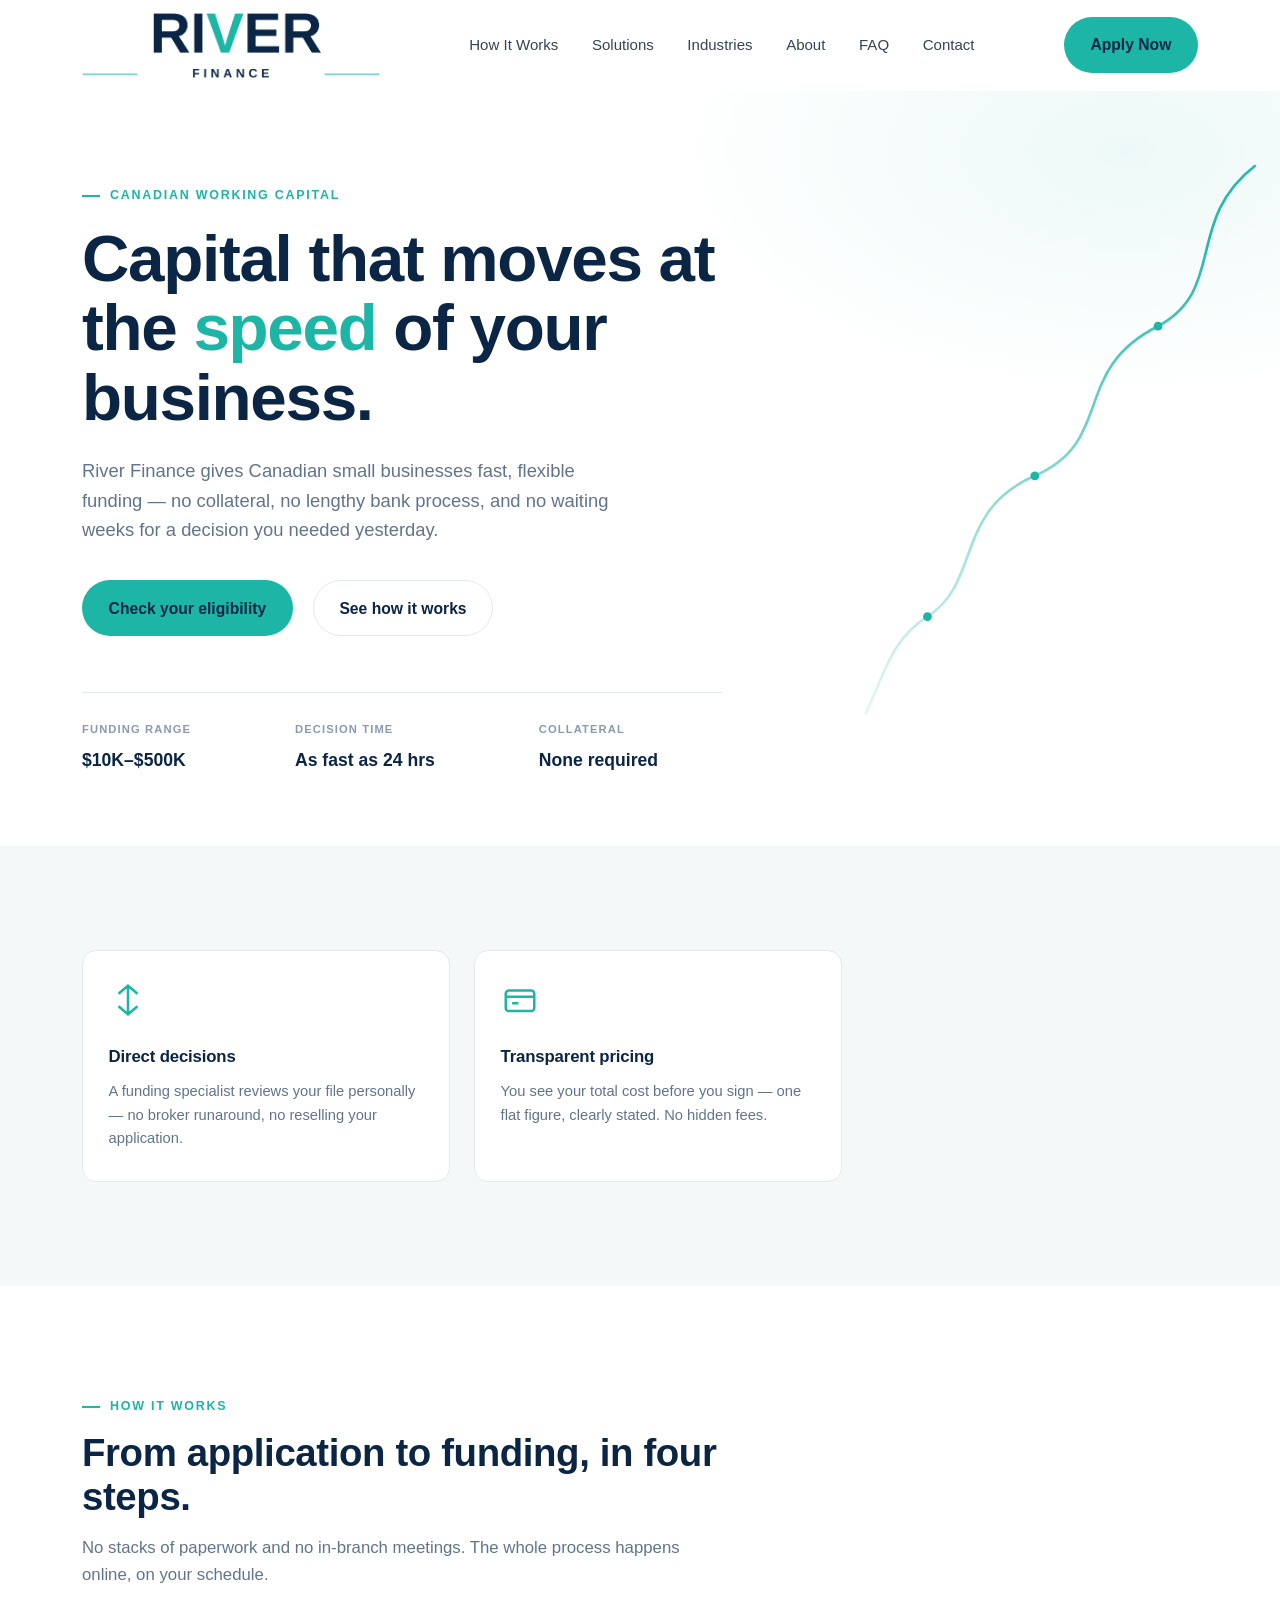
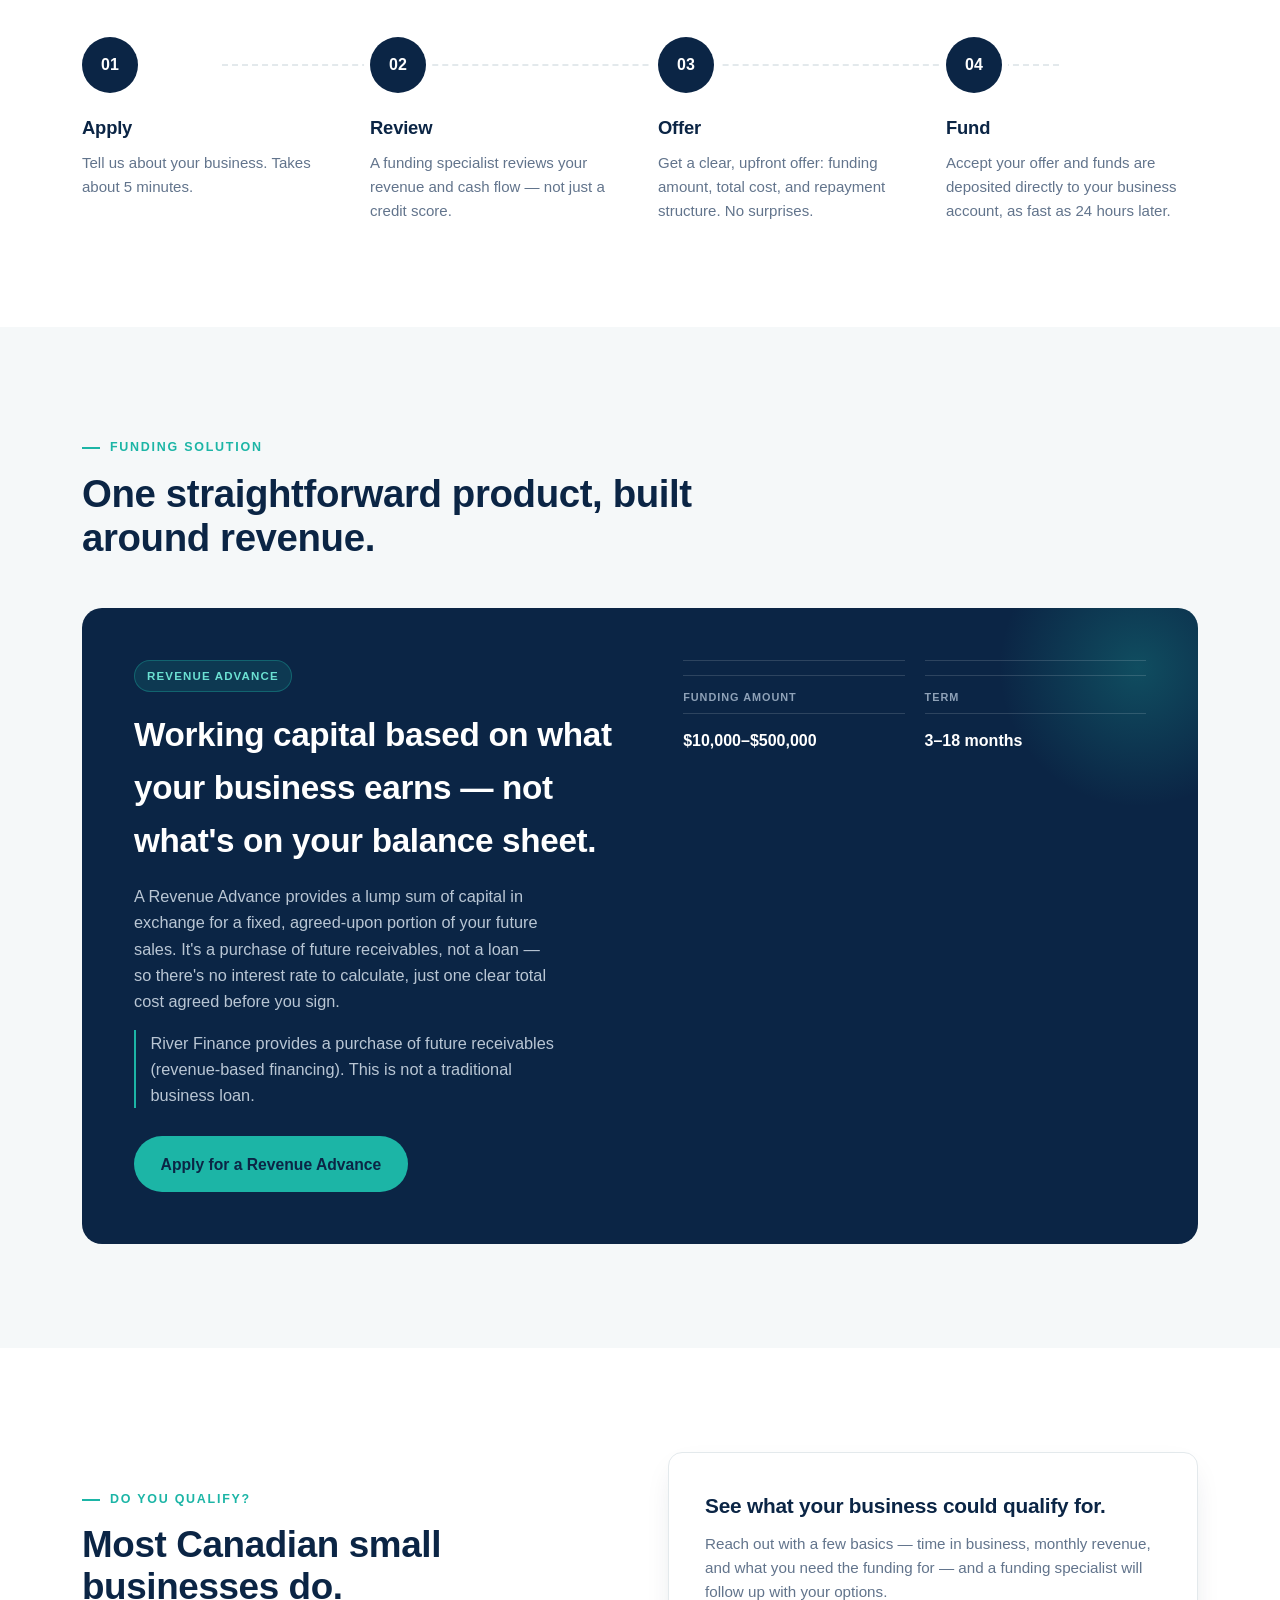
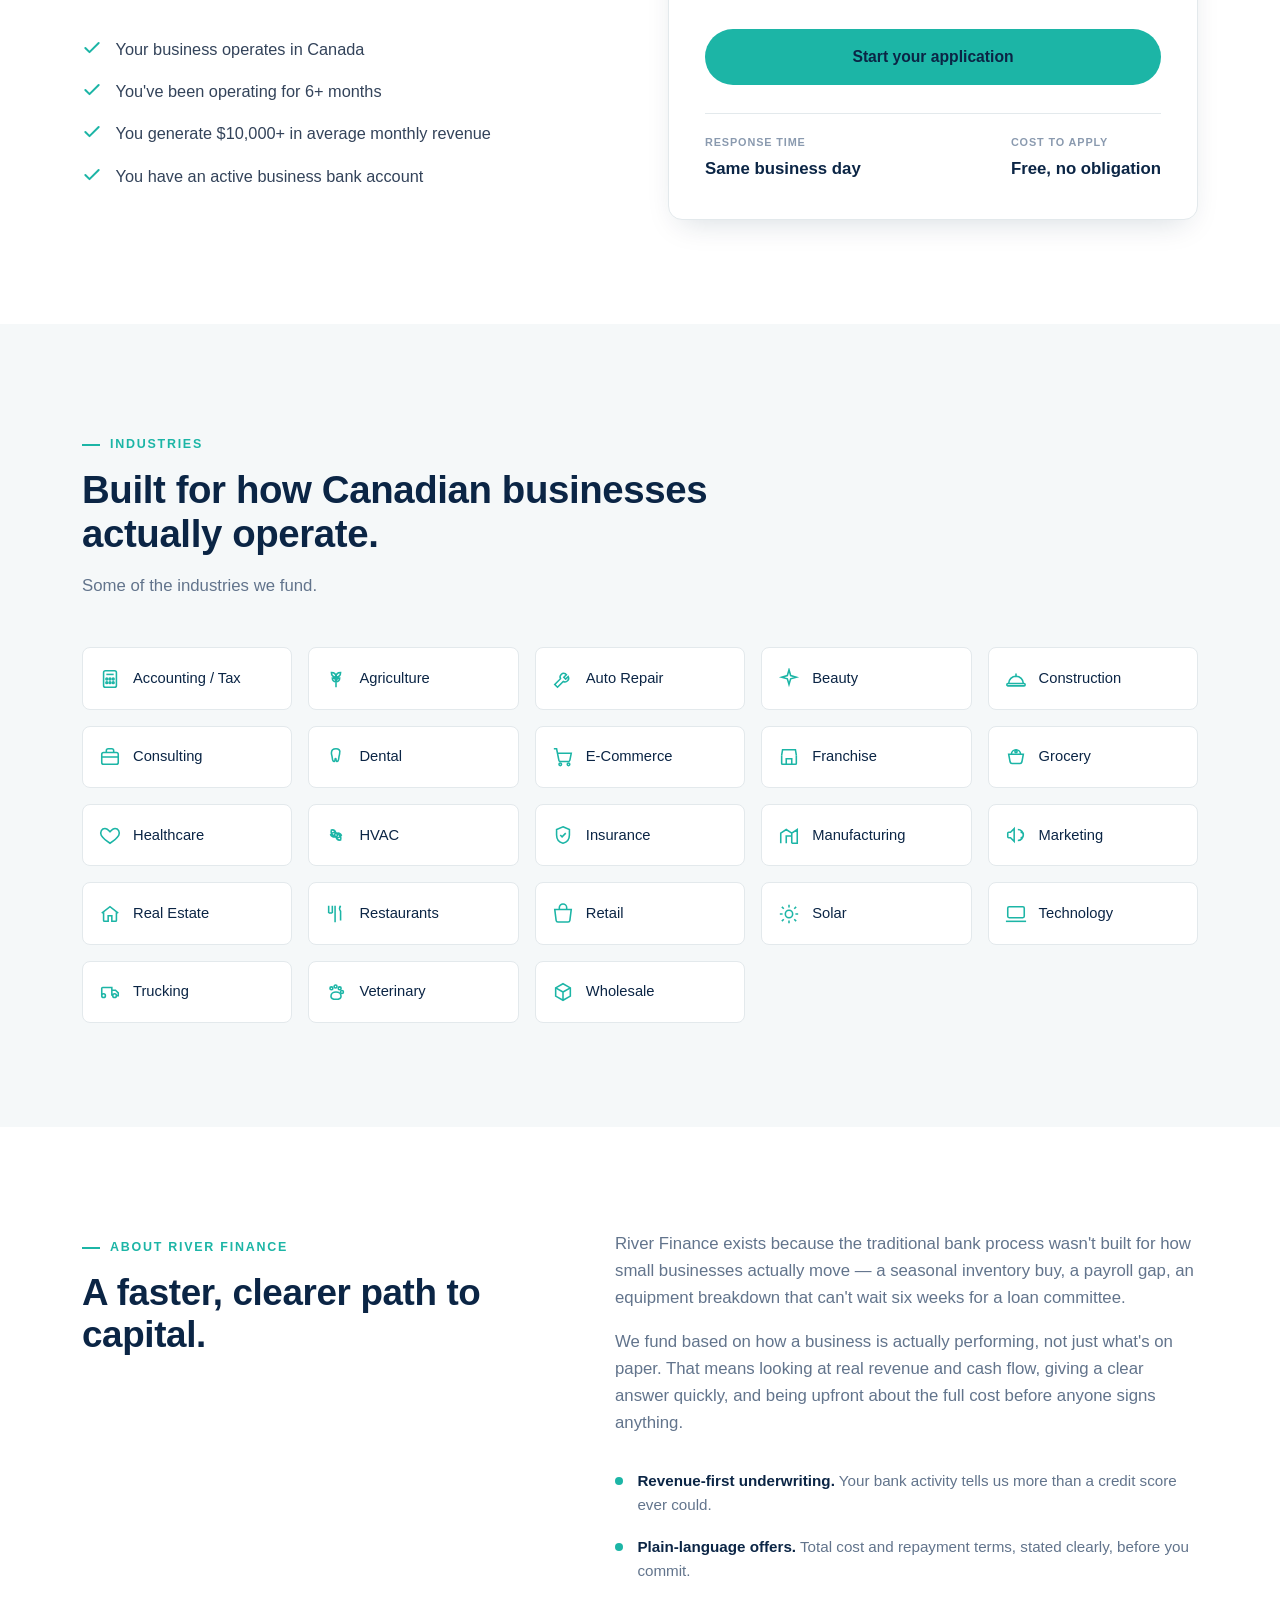
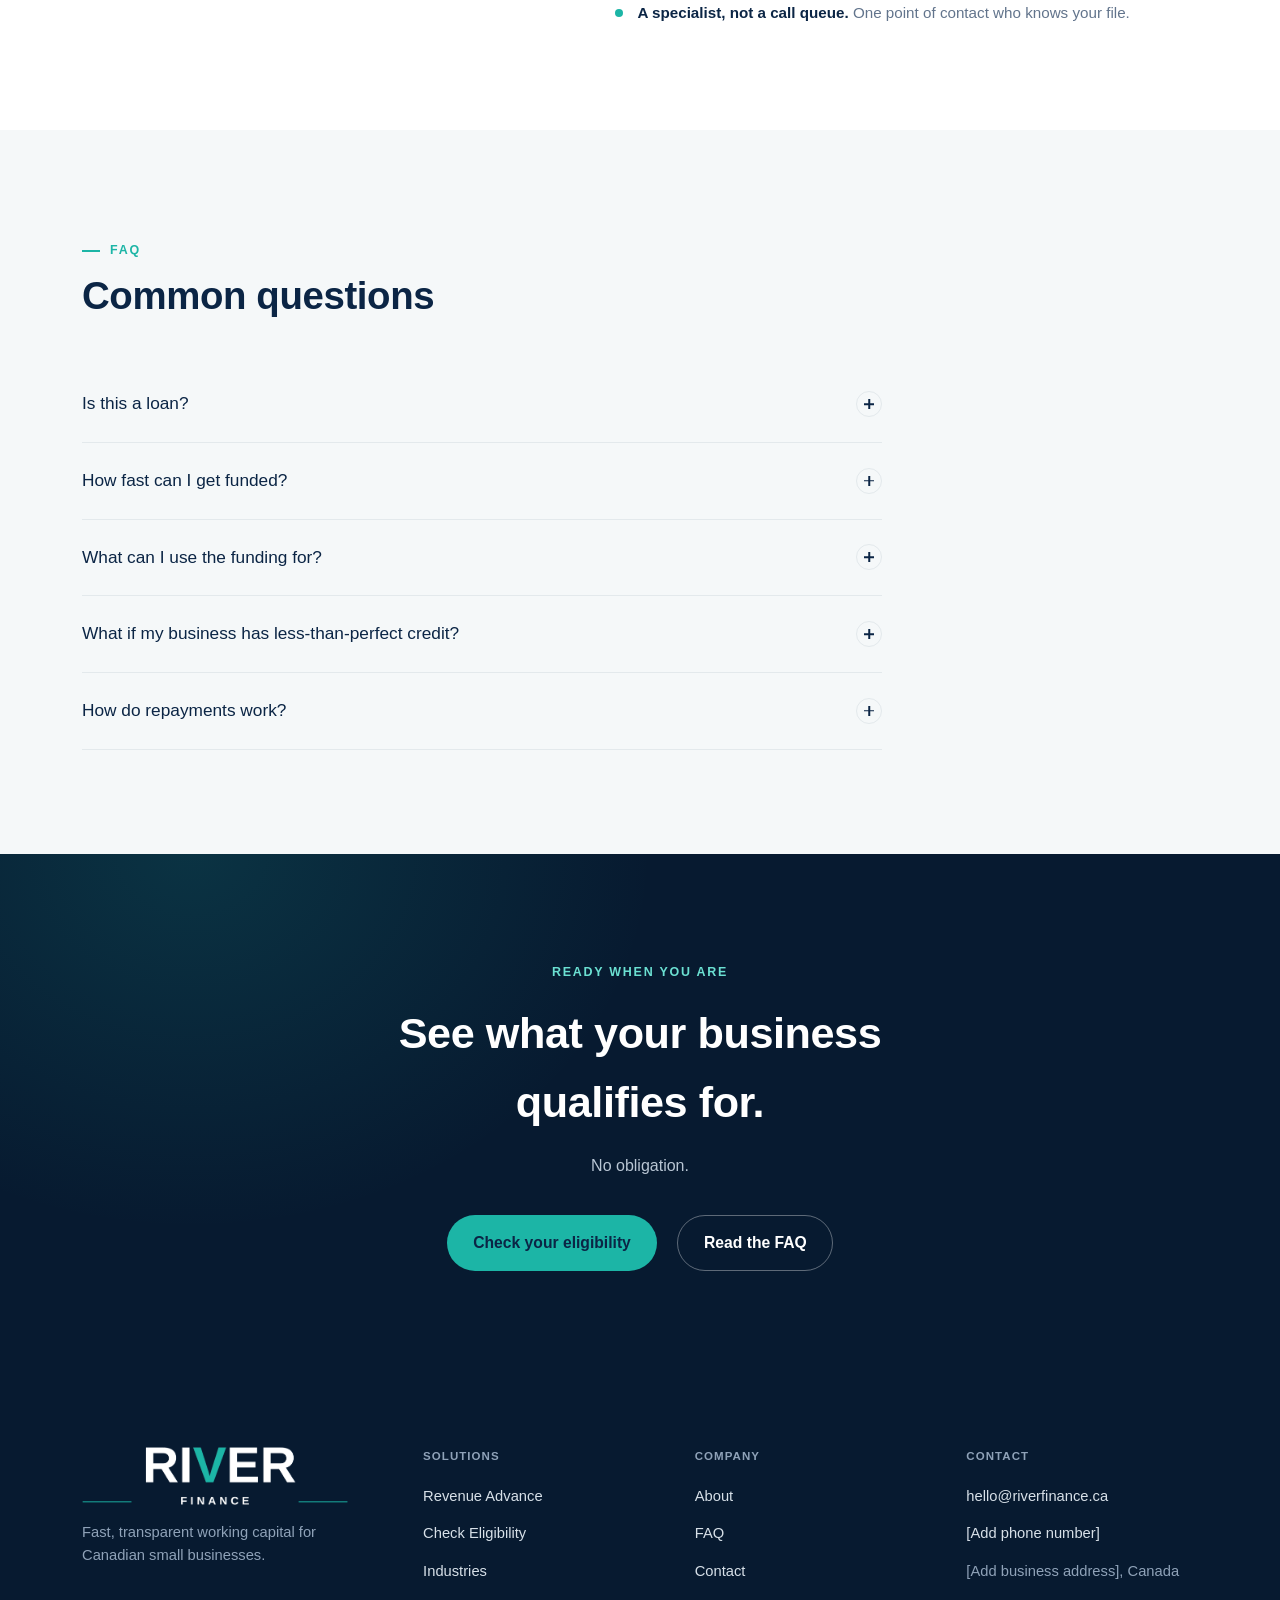
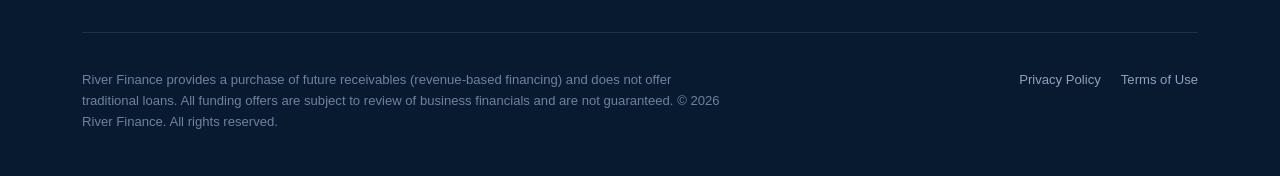
==== public/index.html @ de06aacc "Reduce brand image height from 78px to 65px" ====
<!DOCTYPE html>
<html lang="en">
<head>
<meta charset="UTF-8">
<meta name="viewport" content="width=device-width, initial-scale=1.0">
<title>River Finance | Working Capital for Canadian Small Business</title>
<meta name="description" content="River Finance provides fast, flexible working capital to Canadian small businesses — no collateral, decisions in as fast as 24 hours, repayment that flexes with your sales.">
<meta name="theme-color" content="#0B2545">

<meta property="og:title" content="River Finance | Working Capital for Canadian Small Business">
<meta property="og:description" content="Fast, flexible funding for Canadian small businesses. No collateral. Decisions in as fast as 24 hours.">
<meta property="og:type" content="website">
<meta property="og:image" content="assets/og-image.png">
<meta property="og:image:width" content="1200">
<meta property="og:image:height" content="630">

<link rel="icon" type="image/svg+xml" href="assets/favicon.svg">

<link rel="preconnect" href="https://api.fontshare.com">
<link rel="preconnect" href="https://fonts.googleapis.com">
<link href="https://api.fontshare.com/v2/css?f[]=clash-display@500,600,700&f[]=general-sans@400,500,600&display=swap" rel="stylesheet">

<style>
  /* ---------------------------------------------------------
     TOKENS
  --------------------------------------------------------- */
  :root{
    --navy: #0B2545;
    --navy-deep: #071A30;
    --navy-soft: #16345C;

    --teal: #1CB5A6;
    --teal-dark: #148F84;
    --teal-ink: #1CB5A6;      /* brand teal, used for text/icons */
    --teal-tint: #E4F7F4;     /* light teal for badges/backgrounds */
    --teal-on-dark: #6BE0D2;  /* light teal for labels on navy bg */

    --ink: #33435A;
    --ink-soft: #62748C;
    --ink-faint: #8A9AAF;

    --bg: #FFFFFF;
    --bg-alt: #F5F8F9;
    --line: #E3E9EC;

    --font-display: 'Clash Display', 'General Sans', sans-serif;
    --font-body: 'General Sans', -apple-system, BlinkMacSystemFont, sans-serif;
    --font-label: 'General Sans', -apple-system, BlinkMacSystemFont, sans-serif;

    --container: 1180px;
    --radius: 14px;
    --radius-sm: 8px;
    --shadow-sm: 0 1px 2px rgba(11,37,69,0.06), 0 1px 1px rgba(11,37,69,0.04);
    --shadow-md: 0 12px 32px -12px rgba(11,37,69,0.18);
    --shadow-lg: 0 24px 60px -20px rgba(11,37,69,0.28);
  }

  /* ---------------------------------------------------------
     RESET / BASE
  --------------------------------------------------------- */
  *,*::before,*::after{ box-sizing:border-box; }
  html{ scroll-behavior:smooth; }
  body{
    margin:0;
    font-family:var(--font-body);
    color:var(--ink);
    background:var(--bg);
    -webkit-font-smoothing:antialiased;
    line-height:1.6;
  }
  img{ max-width:100%; display:block; }
  a{ color:inherit; text-decoration:none; }
  ul{ margin:0; padding:0; list-style:none; }
  h1,h2,h3,h4{ margin:0; font-family:var(--font-display); color:var(--navy); font-weight:600; letter-spacing:-0.01em; }
  p{ margin:0; }
  button{ font-family:inherit; cursor:pointer; }

  :focus-visible{
    outline: 2.5px solid var(--teal-dark);
    outline-offset: 3px;
    border-radius: 4px;
  }

  @media (prefers-reduced-motion: reduce){
    html{ scroll-behavior:auto; }
    *,*::before,*::after{ animation-duration:0.001ms !important; animation-iteration-count:1 !important; transition-duration:0.001ms !important; scroll-behavior:auto !important; }
  }

  .wrap{
    max-width:var(--container);
    margin:0 auto;
    padding:0 32px;
  }

  .eyebrow{
    font-family:var(--font-label);
    font-size:0.78rem;
    font-weight:600;
    letter-spacing:0.14em;
    text-transform:uppercase;
    color:var(--teal-ink);
    display:inline-flex;
    align-items:center;
    gap:10px;
  }
  .eyebrow::before{
    content:'';
    width:18px;height:2px;
    background:var(--teal);
    display:inline-block;
  }
  .eyebrow.on-dark{ color:var(--teal-on-dark); }

  .section-head{
    max-width:640px;
    margin-bottom:3rem;
  }
  .section-head h2{
    font-size:clamp(1.7rem, 3vw, 2.4rem);
    margin-top:0.85rem;
    line-height:1.15;
  }
  .section-head p{
    margin-top:1rem;
    color:var(--ink-soft);
    font-size:1.05rem;
  }
  .section-head.center{ margin-left:auto; margin-right:auto; text-align:center; }
  .section-head.center .eyebrow::before{ display:none; }

  section{ padding:6.5rem 0; }
  @media (max-width:720px){ section{ padding:4.25rem 0; } }

  /* ---------------------------------------------------------
     BUTTONS
  --------------------------------------------------------- */
  .btn{
    display:inline-flex;
    align-items:center;
    justify-content:center;
    gap:8px;
    padding:0.9rem 1.6rem;
    border-radius:100px;
    font-weight:600;
    font-size:0.98rem;
    border:1.5px solid transparent;
    transition:transform 0.15s ease, box-shadow 0.15s ease, background 0.15s ease, color 0.15s ease, border-color .15s ease;
    white-space:nowrap;
  }
  .btn:hover{ transform:translateY(-1px); }
  .btn:active{ transform:translateY(0); }

  .btn-accent{ background:var(--teal); color:var(--navy); }
  .btn-accent:hover{ background:var(--teal-dark); box-shadow:var(--shadow-md); }

  .btn-primary{ background:var(--navy); color:#fff; }
  .btn-primary:hover{ background:var(--navy-soft); box-shadow:var(--shadow-md); }

  .btn-ghost{ background:transparent; color:var(--navy); border-color:var(--line); }
  .btn-ghost:hover{ border-color:var(--navy); }

  .btn-ghost-light{ background:transparent; color:#fff; border-color:rgba(255,255,255,0.35); }
  .btn-ghost-light:hover{ border-color:#fff; }

  .btn-block{ width:100%; }

  /* ---------------------------------------------------------
     HEADER / NAV
  --------------------------------------------------------- */
  .site-header{
    position:sticky;
    top:0;
    z-index:100;
    background:rgba(255,255,255,0.88);
    backdrop-filter:blur(10px);
    -webkit-backdrop-filter:blur(10px);
    border-bottom:1px solid transparent;
    transition:border-color 0.2s ease, box-shadow 0.2s ease;
  }
  .site-header.scrolled{
    border-bottom-color:var(--line);
    box-shadow:0 4px 24px -12px rgba(11,37,69,0.12);
  }
  .nav-inner{
    display:flex;
    align-items:center;
    justify-content:space-between;
    height:90px;
  }
  .brand{ display:flex; align-items:center; height:100%; text-decoration:none; }
  .brand img{ height:65px; width:auto; }

  .nav-links{
    display:flex;
    align-items:center;
    gap:2.1rem;
  }
  .nav-links a{
    font-size:0.94rem;
    font-weight:500;
    color:var(--ink);
    position:relative;
    padding:6px 0;
  }
  .nav-links a::after{
    content:'';
    position:absolute; left:0; right:100%; bottom:0;
    height:2px; background:var(--teal);
    transition:right 0.2s ease;
  }
  .nav-links a:hover::after{ right:0; }
  .nav-links a:hover{ color:var(--navy); }

  .nav-cta{ display:flex; align-items:center; gap:1.5rem; }

  .nav-toggle{
    display:none;
    width:42px;height:42px;
    border-radius:50%;
    border:1.5px solid var(--line);
    background:#fff;
    align-items:center;
    justify-content:center;
  }
  .nav-toggle span{
    display:block;
    width:16px; height:1.5px; background:var(--navy);
    position:relative;
  }
  .nav-toggle span::before,.nav-toggle span::after{
    content:'';
    position:absolute; left:0;
    width:16px; height:1.5px; background:var(--navy);
    transition:transform 0.2s ease, opacity 0.2s ease;
  }
  .nav-toggle span::before{ top:-5px; }
  .nav-toggle span::after{ top:5px; }
  .nav-toggle[aria-expanded="true"] span{ background:transparent; }
  .nav-toggle[aria-expanded="true"] span::before{ transform:translateY(5px) rotate(45deg); }
  .nav-toggle[aria-expanded="true"] span::after{ transform:translateY(-5px) rotate(-45deg); }

  .mobile-panel{
    display:none;
    position:fixed; inset:90px 0 0 0;
    background:#fff;
    z-index:99;
    padding:2rem 32px;
    overflow-y:auto;
  }
  .mobile-panel.open{ display:block; }
  .mobile-panel a{
    display:block;
    font-family:var(--font-display);
    font-size:1.5rem;
    padding:0.75rem 0;
    border-bottom:1px solid var(--line);
    color:var(--navy);
  }
  .mobile-panel .btn{ margin-top:1.75rem; }

  @media (max-width:900px){
    .nav-links{ display:none; }
    .nav-cta .btn{ display:none; }
    .nav-toggle{ display:flex; }
  }

  /* ---------------------------------------------------------
     CONTACT MODAL
  --------------------------------------------------------- */
  .modal-overlay{
    position:fixed; inset:0;
    background:rgba(7,26,48,0.6);
    z-index:200;
    display:flex;
    align-items:center;
    justify-content:center;
    padding:24px;
  }
  .modal-overlay[hidden]{ display:none; }
  .modal{
    background:#fff;
    border-radius:20px;
    padding:2.5rem;
    max-width:460px;
    width:100%;
    max-height:88vh;
    overflow-y:auto;
    position:relative;
    box-shadow:var(--shadow-lg);
  }
  .modal-close{
    position:absolute;
    top:1.25rem; right:1.25rem;
    width:34px; height:34px;
    border-radius:50%;
    border:1.5px solid var(--line);
    background:#fff;
    color:var(--navy);
    font-size:1.3rem;
    line-height:1;
    display:flex; align-items:center; justify-content:center;
  }
  .modal-close:hover{ border-color:var(--navy); }
  .modal h3{
    font-size:1.5rem;
    margin-top:0.75rem;
    line-height:1.2;
    padding-right:1.5rem;
  }
  .modal-sub{
    margin-top:0.6rem;
    color:var(--ink-soft);
    font-size:0.95rem;
  }
  .contact-form{ margin-top:1.75rem; display:flex; flex-direction:column; gap:1.1rem; }
  .contact-form label{
    display:block;
    font-size:0.85rem;
    font-weight:500;
    color:var(--navy);
  }
  .contact-form input,
  .contact-form textarea{
    width:100%;
    margin-top:0.45rem;
    padding:0.75rem 0.9rem;
    border:1.5px solid var(--line);
    border-radius:var(--radius-sm);
    font-family:var(--font-body);
    font-size:0.95rem;
    color:var(--ink);
    background:var(--bg-alt);
    transition:border-color 0.15s ease;
  }
  .contact-form input:focus,
  .contact-form textarea:focus{
    outline:none;
    border-color:var(--teal);
  }
  .contact-form textarea{ resize:vertical; min-height:90px; }
  .contact-form .btn{ margin-top:0.25rem; }
  .hp-field{
    position:absolute;
    left:-9999px;
    width:1px; height:1px;
    overflow:hidden;
  }
  .form-status{
    margin-top:0.9rem;
    font-size:0.85rem;
    text-align:center;
    min-height:1.2em;
  }
  .form-status[data-state="sending"]{ color:var(--ink-faint); }
  .form-status[data-state="success"]{ color:var(--teal-dark); font-weight:600; }
  .form-status[data-state="error"]{ color:#C0392B; }

  /* ---------------------------------------------------------
     HERO
  --------------------------------------------------------- */
  .hero{
    position:relative;
    padding:5.5rem 0 4.5rem;
    overflow:hidden;
    background:
      radial-gradient(60% 55% at 88% 8%, rgba(28,181,166,0.08), transparent 60%),
      var(--bg);
  }
  .hero-grid{
    position:relative;
    display:grid;
    grid-template-columns:1fr;
    z-index:1;
  }
  .hero-content{ max-width:660px; }
  .hero h1{
    font-size:clamp(2.5rem, 5.2vw, 4.1rem);
    line-height:1.06;
    margin-top:1.1rem;
    letter-spacing:-0.02em;
  }
  .hero h1 em{
    font-style:normal;
    color:var(--teal-ink);
  }
  .hero-sub{
    margin-top:1.5rem;
    font-size:1.15rem;
    color:var(--ink-soft);
    max-width:540px;
  }
  .hero-actions{
    margin-top:2.25rem;
    display:flex;
    align-items:center;
    gap:1.25rem;
    flex-wrap:wrap;
  }
  .hero-fineprint{
    margin-top:1rem;
    font-size:0.85rem;
    color:var(--ink-faint);
  }

  .hero-river{
    position:absolute;
    right:-60px;
    top:-20px;
    width:440px;
    max-width:42%;
    z-index:0;
    pointer-events:none;
  }
  .river-path{
    stroke-dasharray:1700;
    stroke-dashoffset:1700;
    animation:draw 2.2s cubic-bezier(.4,0,.2,1) 0.15s forwards;
  }
  @keyframes draw{ to{ stroke-dashoffset:0; } }
  .river-node{
    animation:pulse 2.6s ease-in-out infinite;
    transform-origin:center;
  }
  .river-node:nth-child(3){ animation-delay:0.4s; }
  .river-node:nth-child(4){ animation-delay:0.8s; }
  @keyframes pulse{
    0%,100%{ opacity:0.55; transform:scale(1); }
    50%{ opacity:1; transform:scale(1.5); }
  }
  @media (prefers-reduced-motion: reduce){
    .river-path{ animation:none; stroke-dashoffset:0; }
    .river-node{ animation:none; }
  }
  @media (max-width:900px){
    .hero-river{ display:none; }
  }

  /* stat / spec strip */
  .spec-strip{
    margin-top:3.5rem;
    border-top:1px solid var(--line);
    padding-top:1.75rem;
    display:grid;
    grid-template-columns:repeat(3,auto);
    gap:2.5rem;
    max-width:640px;
  }
  .spec-item .label{
    font-family:var(--font-label);
    font-weight:600;
    font-size:0.7rem;
    letter-spacing:0.1em;
    text-transform:uppercase;
    color:var(--ink-faint);
  }
  .spec-item .value{
    font-family:var(--font-label);
    font-size:1.1rem;
    font-weight:600;
    color:var(--navy);
    margin-top:0.4rem;
  }
  @media (max-width:760px){
    .spec-strip{ grid-template-columns:repeat(2,1fr); gap:1.75rem 1.5rem; }
  }

  /* ---------------------------------------------------------
     VALUE PROPS
  --------------------------------------------------------- */
  .value-props{ background:var(--bg-alt); }
  .value-grid{
    display:grid;
    grid-template-columns:repeat(2,1fr);
    gap:1.5rem;
    max-width:760px;
  }
  .value-card{
    background:#fff;
    border:1px solid var(--line);
    border-radius:var(--radius);
    padding:1.9rem 1.6rem;
  }
  .value-card .icon{
    width:38px;height:38px;
    color:var(--teal-ink);
  }
  .value-card h3{
    font-size:1.05rem;
    margin-top:1.1rem;
  }
  .value-card p{
    margin-top:0.55rem;
    font-size:0.92rem;
    color:var(--ink-soft);
  }
  @media (max-width:560px){ .value-grid{ grid-template-columns:1fr; } }

  /* ---------------------------------------------------------
     HOW IT WORKS
  --------------------------------------------------------- */
  .how-grid{
    display:grid;
    grid-template-columns:repeat(4,1fr);
    gap:2.25rem;
    position:relative;
    margin-top:1rem;
  }
  .how-grid::before{
    content:'';
    position:absolute;
    top:27px;
    left:12.5%;
    right:12.5%;
    height:0;
    border-top:2px dashed var(--line);
    z-index:0;
  }
  .how-num{
    width:56px;height:56px;
    border-radius:50%;
    background:var(--navy);
    color:#fff;
    display:flex;align-items:center;justify-content:center;
    font-family:var(--font-label);
    font-weight:600;
    position:relative;
    z-index:1;
    box-shadow:0 0 0 6px #fff;
  }
  .how-step h3{
    font-size:1.15rem;
    margin-top:1.3rem;
  }
  .how-step p{
    margin-top:0.5rem;
    font-size:0.94rem;
    color:var(--ink-soft);
  }
  @media (max-width:860px){
    .how-grid{ grid-template-columns:1fr 1fr; row-gap:2.5rem; }
    .how-grid::before{ display:none; }
  }
  @media (max-width:560px){ .how-grid{ grid-template-columns:1fr; } }

  /* ---------------------------------------------------------
     SOLUTION CARD
  --------------------------------------------------------- */
  .solutions{ background:var(--bg-alt); }
  .solution-card{
    background:var(--navy);
    border-radius:20px;
    padding:3.25rem;
    color:#fff;
    display:grid;
    grid-template-columns:1.1fr 1fr;
    gap:2.5rem;
    position:relative;
    overflow:hidden;
  }
  .solution-card::before{
    content:'';
    position:absolute;
    right:-80px; top:-80px;
    width:280px; height:280px;
    border-radius:50%;
    background:radial-gradient(circle, rgba(28,181,166,0.28), transparent 70%);
  }
  .solution-card .tag{
    font-family:var(--font-label);
    font-weight:600;
    font-size:0.72rem;
    letter-spacing:0.1em;
    text-transform:uppercase;
    color:var(--teal-on-dark);
    background:rgba(28,181,166,0.14);
    border:1px solid rgba(28,181,166,0.35);
    padding:0.35rem 0.75rem;
    border-radius:100px;
    display:inline-block;
  }
  .solution-card h3{
    color:#fff;
    font-size:clamp(1.6rem,2.6vw,2.1rem);
    margin-top:1rem;
  }
  .solution-card > div:first-child > p{
    margin-top:1rem;
    color:#B9C6D4;
    font-size:1.02rem;
    max-width:420px;
  }
  .solution-note{
    margin-top:1.5rem;
    font-size:0.85rem;
    color:#8FA2B8;
    border-left:2px solid var(--teal);
    padding-left:0.9rem;
    max-width:420px;
  }
  .solution-specs{
    display:grid;
    grid-template-columns:1fr 1fr;
    gap:1.5rem 1.25rem;
    align-content:start;
    position:relative;
  }
  .solution-specs div{
    border-top:1px solid rgba(255,255,255,0.14);
    padding-top:0.85rem;
  }
  .solution-specs .k{
    font-family:var(--font-label);
    font-weight:600;
    font-size:0.68rem;
    letter-spacing:0.09em;
    text-transform:uppercase;
    color:#8FA2B8;
  }
  .solution-specs .v{
    margin-top:0.4rem;
    font-size:1rem;
    font-weight:600;
    color:#fff;
  }
  .solution-card .btn{ margin-top:1.75rem; }
  @media (max-width:860px){
    .solution-card{ grid-template-columns:1fr; padding:2.25rem; }
  }
  @media (max-width:480px){
    .solution-specs{ grid-template-columns:1fr 1fr; }
  }

  /* ---------------------------------------------------------
     ELIGIBILITY
  --------------------------------------------------------- */
  .eligibility-inner{
    display:grid;
    grid-template-columns:1fr 1fr;
    gap:3.5rem;
    align-items:center;
  }
  .check-list{ margin-top:1.75rem; display:flex; flex-direction:column; gap:1rem; }
  .check-item{
    display:flex; align-items:flex-start; gap:0.85rem;
    font-size:1.02rem;
    color:var(--ink);
  }
  .check-item svg{ flex-shrink:0; margin-top:2px; color:var(--teal-ink); }
  .eligibility-note{
    margin-top:1.5rem;
    font-size:0.9rem;
    color:var(--ink-soft);
    background:var(--teal-tint);
    border-radius:var(--radius-sm);
    padding:0.9rem 1.1rem;
  }
  .eligibility-panel{
    background:#fff;
    border:1px solid var(--line);
    border-radius:var(--radius);
    padding:2.25rem;
    box-shadow:var(--shadow-md);
  }
  .eligibility-panel h3{ font-size:1.3rem; }
  .eligibility-panel p{ margin-top:0.6rem; color:var(--ink-soft); font-size:0.95rem; }
  .eligibility-panel .btn{ margin-top:1.5rem; }
  .mini-spec{
    margin-top:1.75rem;
    display:flex;
    justify-content:space-between;
    border-top:1px solid var(--line);
    padding-top:1.25rem;
  }
  .mini-spec div{ font-family:var(--font-label); font-weight:600; }
  .mini-spec .label{ font-size:0.68rem; letter-spacing:0.08em; text-transform:uppercase; color:var(--ink-faint); }
  .mini-spec .value{ font-size:1.05rem; font-weight:600; color:var(--navy); margin-top:0.3rem; }

  @media (max-width:860px){
    .eligibility-inner{ grid-template-columns:1fr; }
    .eligibility-panel{ order:-1; }
  }

  /* ---------------------------------------------------------
     INDUSTRIES
  --------------------------------------------------------- */
  .industries{ background:var(--bg-alt); }
  .industry-grid{
    display:grid;
    grid-template-columns:repeat(5,1fr);
    gap:1rem;
  }
  .industry-card{
    background:#fff;
    border:1px solid var(--line);
    border-radius:var(--radius-sm);
    padding:1.15rem 1rem;
    display:flex; align-items:center; gap:0.75rem;
    font-weight:500;
    font-size:0.92rem;
    color:var(--navy);
    transition:border-color 0.15s ease, transform 0.15s ease;
  }
  .industry-card:hover{ border-color:var(--teal); transform:translateY(-2px); }
  .industry-card svg{ color:var(--teal-ink); flex-shrink:0; }
  @media (max-width:960px){ .industry-grid{ grid-template-columns:repeat(3,1fr); } }
  @media (max-width:680px){ .industry-grid{ grid-template-columns:repeat(2,1fr); } }
  @media (max-width:420px){ .industry-grid{ grid-template-columns:1fr; } }

  /* ---------------------------------------------------------
     ABOUT
  --------------------------------------------------------- */
  .about-inner{
    display:grid;
    grid-template-columns:0.9fr 1.1fr;
    gap:3.5rem;
    align-items:start;
  }
  .about-inner h2{ font-size:clamp(1.7rem,3vw,2.3rem); margin-top:0.85rem; line-height:1.15; }
  .about-copy p{ font-size:1.05rem; color:var(--ink-soft); }
  .about-copy p + p{ margin-top:1.1rem; }
  .about-points{ margin-top:2rem; display:flex; flex-direction:column; gap:1.1rem; }
  .about-point{ display:flex; gap:0.9rem; }
  .about-point .dot{ width:8px; height:8px; border-radius:50%; background:var(--teal); margin-top:8px; flex-shrink:0; }
  .about-point b{ color:var(--navy); }
  .about-point span{ color:var(--ink-soft); font-size:0.95rem; }
  @media (max-width:860px){ .about-inner{ grid-template-columns:1fr; gap:2rem; } }

  /* ---------------------------------------------------------
     FAQ
  --------------------------------------------------------- */
  .faq-list{ max-width:800px; }
  .faq-item{
    border-bottom:1px solid var(--line);
  }
  .faq-item summary{
    list-style:none;
    display:flex;
    align-items:center;
    justify-content:space-between;
    gap:1.5rem;
    padding:1.5rem 0;
    cursor:pointer;
    font-family:var(--font-display);
    font-weight:500;
    font-size:1.08rem;
    color:var(--navy);
  }
  .faq-item summary::-webkit-details-marker{ display:none; }
  .faq-item .plus{
    flex-shrink:0;
    width:26px;height:26px;
    border-radius:50%;
    border:1.5px solid var(--line);
    position:relative;
    transition:transform 0.2s ease, border-color .2s ease;
  }
  .faq-item .plus::before,.faq-item .plus::after{
    content:'';
    position:absolute; background:var(--navy);
    top:50%; left:50%;
    transform:translate(-50%,-50%);
  }
  .faq-item .plus::before{ width:10px; height:1.5px; }
  .faq-item .plus::after{ width:1.5px; height:10px; transition:opacity 0.2s ease; }
  .faq-item[open] .plus{ border-color:var(--teal); transform:rotate(180deg); }
  .faq-item[open] .plus::after{ opacity:0; }
  .faq-item p{
    padding:0 0 1.6rem;
    color:var(--ink-soft);
    max-width:640px;
    font-size:0.98rem;
  }

  /* ---------------------------------------------------------
     CTA BANNER
  --------------------------------------------------------- */
  .cta-banner{
    background:var(--navy-deep);
    background-image:radial-gradient(60% 120% at 15% 0%, rgba(28,181,166,0.16), transparent 60%);
    color:#fff;
    text-align:center;
  }
  .cta-banner .eyebrow{ justify-content:center; }
  .cta-banner .eyebrow::before{ display:none; }
  .cta-banner h2{
    color:#fff;
    font-size:clamp(1.9rem,3.6vw,2.7rem);
    margin-top:1rem;
    max-width:620px;
    margin-left:auto; margin-right:auto;
  }
  .cta-banner p{
    margin-top:1rem;
    color:#B9C6D4;
    max-width:480px;
    margin-left:auto; margin-right:auto;
  }
  .cta-banner .hero-actions{ justify-content:center; margin-top:2.25rem; }
  .cta-banner .hero-fineprint{ text-align:center; color:#7488A0; }

  /* ---------------------------------------------------------
     FOOTER
  --------------------------------------------------------- */
  .site-footer{
    background:var(--navy-deep);
    color:#B9C6D4;
    padding-top:4.5rem;
  }
  .footer-top{
    display:grid;
    grid-template-columns:1.3fr 1fr 1fr 1fr;
    gap:2.5rem;
    padding-bottom:3rem;
    border-bottom:1px solid rgba(255,255,255,0.1);
  }
  .footer-brand img{ height:58px; }
  .footer-brand p{ margin-top:1rem; font-size:0.92rem; max-width:280px; color:#8FA2B8; }
  .footer-col h4{
    font-family:var(--font-label);
    font-size:0.72rem;
    letter-spacing:0.09em;
    text-transform:uppercase;
    color:#8FA2B8;
    font-weight:600;
  }
  .footer-col ul{ margin-top:1.1rem; display:flex; flex-direction:column; gap:0.75rem; }
  .footer-col a{ font-size:0.92rem; color:#D7E0E8; }
  .footer-col a:hover{ color:var(--teal-on-dark); }
  .footer-bottom{
    display:flex;
    justify-content:space-between;
    align-items:flex-start;
    gap:1.5rem;
    padding:2.25rem 0 2.75rem;
    font-size:0.82rem;
    color:#6E829B;
  }
  .footer-bottom .disclosure{ max-width:640px; line-height:1.6; }
  .footer-bottom .legal-links{ display:flex; gap:1.25rem; flex-shrink:0; white-space:nowrap; }
  .footer-bottom .legal-links a{ color:#8FA2B8; font-size:0.82rem; }
  .footer-bottom .legal-links a:hover{ color:#fff; }

  @media (max-width:860px){
    .footer-top{ grid-template-columns:1fr 1fr; }
    .footer-bottom{ flex-direction:column; }
  }
  @media (max-width:520px){
    .footer-top{ grid-template-columns:1fr; }
  }

  /* ---------------------------------------------------------
     SCROLL REVEAL
  --------------------------------------------------------- */
  .reveal{ opacity:0; transform:translateY(18px); transition:opacity 0.6s ease, transform 0.6s ease; }
  .reveal.in{ opacity:1; transform:translateY(0); }
  @media (prefers-reduced-motion: reduce){
    .reveal{ opacity:1; transform:none; transition:none; }
  }

  /* generic responsive text container */
  @media (max-width:640px){
    .wrap{ padding:0 20px; }
    .hero-actions .btn{ width:100%; }
  }
</style>
</head>
<body>

<!-- ============ HEADER ============ -->
<header class="site-header" id="siteHeader">
  <div class="wrap nav-inner">
    <a href="#home" class="brand" aria-label="River Finance home">
      <img src="assets/logo-full-navy.png" alt="River Finance">
    </a>
    <nav class="nav-links" aria-label="Primary">
      <a href="#how-it-works">How It Works</a>
      <a href="#solutions">Solutions</a>
      <a href="#industries">Industries</a>
      <a href="#about">About</a>
      <a href="#faq">FAQ</a>
      <a href="#" class="js-open-contact">Contact</a>
    </nav>
    <div class="nav-cta">
      <a class="btn btn-accent js-open-contact" href="#">Apply Now</a>
      <button class="nav-toggle" id="navToggle" aria-label="Toggle menu" aria-expanded="false" aria-controls="mobilePanel">
        <span></span>
      </button>
    </div>
  </div>
</header>

<div class="mobile-panel" id="mobilePanel">
  <a href="#how-it-works">How It Works</a>
  <a href="#solutions">Solutions</a>
  <a href="#industries">Industries</a>
  <a href="#about">About</a>
  <a href="#faq">FAQ</a>
  <a href="#" class="js-open-contact">Contact</a>
  <a class="btn btn-accent btn-block js-open-contact" href="#">Apply Now</a>
</div>

<div class="modal-overlay" id="contactOverlay" hidden>
  <div class="modal" role="dialog" aria-modal="true" aria-labelledby="contactModalTitle">
    <button type="button" class="modal-close" id="contactClose" aria-label="Close contact form">&times;</button>
    <span class="eyebrow">Get in touch</span>
    <h3 id="contactModalTitle">Tell us about your business.</h3>
    <p class="modal-sub">Send a few details and a funding specialist will follow up.</p>
    <form id="contactForm" class="contact-form">
      <label>Full name
        <input type="text" name="name" autocomplete="name" required>
      </label>
      <label>Business name
        <input type="text" name="business" autocomplete="organization" required>
      </label>
      <label>Email
        <input type="email" name="email" autocomplete="email" required>
      </label>
      <label>Phone
        <input type="tel" name="phone" autocomplete="tel">
      </label>
      <label>What do you need funding for?
        <textarea name="message" rows="4"></textarea>
      </label>
      <div class="hp-field" aria-hidden="true">
        <label for="company_website">Leave this field blank</label>
        <input type="text" id="company_website" name="company_website" tabindex="-1" autocomplete="off">
      </div>
      <button type="submit" class="btn btn-accent btn-block" id="contactSubmitBtn">Send message</button>
      <p class="form-status" id="contactStatus" role="status"></p>
    </form>
  </div>
</div>

<main>

  <!-- ============ HERO ============ -->
  <section class="hero" id="home">
    <div class="wrap hero-grid">

      <svg class="hero-river" viewBox="0 0 500 640" preserveAspectRatio="xMidYMin meet" aria-hidden="true">
        <defs>
          <linearGradient id="riverGrad" x1="20%" y1="0%" x2="0%" y2="100%">
            <stop offset="0%" stop-color="#1CB5A6" stop-opacity="0.95"/>
            <stop offset="100%" stop-color="#1CB5A6" stop-opacity="0.12"/>
          </linearGradient>
        </defs>
        <path class="river-path" d="M 460 8 C 380 70 428 148 350 190 C 250 240 302 320 210 360 C 118 400 150 480 88 520 C 48 545 40 582 18 630"
              fill="none" stroke="url(#riverGrad)" stroke-width="3" stroke-linecap="round"/>
        <circle class="river-node" cx="350" cy="190" r="5" fill="#1CB5A6"/>
        <circle class="river-node" cx="210" cy="360" r="5" fill="#1CB5A6"/>
        <circle class="river-node" cx="88" cy="520" r="5" fill="#1CB5A6"/>
      </svg>

      <div class="hero-content">
        <span class="eyebrow">Canadian working capital</span>
        <h1>Capital that moves at the <em>speed</em> of your business.</h1>
        <p class="hero-sub">River Finance gives Canadian small businesses fast, flexible funding — no collateral, no lengthy bank process, and no waiting weeks for a decision you needed yesterday.</p>
        <div class="hero-actions">
          <a href="#eligibility" class="btn btn-accent">Check your eligibility</a>
          <a href="#how-it-works" class="btn btn-ghost">See how it works</a>
        </div>

        <div class="spec-strip">
          <div class="spec-item">
            <div class="label">Funding range</div>
            <div class="value">$10K&ndash;$500K</div>
          </div>
          <div class="spec-item">
            <div class="label">Decision time</div>
            <div class="value">As fast as 24 hrs</div>
          </div>
          <div class="spec-item">
            <div class="label">Collateral</div>
            <div class="value">None required</div>
          </div>
        </div>
      </div>
    </div>
  </section>

  <!-- ============ VALUE PROPS ============ -->
  <section class="value-props">
    <div class="wrap">
      <div class="value-grid">
        <div class="value-card reveal">
          <svg class="icon" viewBox="0 0 24 24" fill="none" stroke="currentColor" stroke-width="1.6"><path d="M12 3v18M6 8l6-5 6 5M6 16l6 5 6-5"/></svg>
          <h3>Direct decisions</h3>
          <p>A funding specialist reviews your file personally — no broker runaround, no reselling your application.</p>
        </div>
        <div class="value-card reveal">
          <svg class="icon" viewBox="0 0 24 24" fill="none" stroke="currentColor" stroke-width="1.6"><rect x="3" y="6" width="18" height="13" rx="2"/><path d="M3 10h18M7 14h4"/></svg>
          <h3>Transparent pricing</h3>
          <p>You see your total cost before you sign — one flat figure, clearly stated. No hidden fees.</p>
        </div>
      </div>
    </div>
  </section>

  <!-- ============ HOW IT WORKS ============ -->
  <section id="how-it-works">
    <div class="wrap">
      <div class="section-head">
        <span class="eyebrow">How it works</span>
        <h2>From application to funding, in four steps.</h2>
        <p>No stacks of paperwork and no in-branch meetings. The whole process happens online, on your schedule.</p>
      </div>

      <div class="how-grid">
        <div class="how-step reveal">
          <div class="how-num">01</div>
          <h3>Apply</h3>
          <p>Tell us about your business. Takes about 5 minutes.</p>
        </div>
        <div class="how-step reveal">
          <div class="how-num">02</div>
          <h3>Review</h3>
          <p>A funding specialist reviews your revenue and cash flow — not just a credit score.</p>
        </div>
        <div class="how-step reveal">
          <div class="how-num">03</div>
          <h3>Offer</h3>
          <p>Get a clear, upfront offer: funding amount, total cost, and repayment structure. No surprises.</p>
        </div>
        <div class="how-step reveal">
          <div class="how-num">04</div>
          <h3>Fund</h3>
          <p>Accept your offer and funds are deposited directly to your business account, as fast as 24 hours later.</p>
        </div>
      </div>
    </div>
  </section>

  <!-- ============ SOLUTION ============ -->
  <section class="solutions" id="solutions">
    <div class="wrap">
      <div class="section-head">
        <span class="eyebrow">Funding solution</span>
        <h2>One straightforward product, built around revenue.</h2>
      </div>

      <div class="solution-card reveal">
        <div>
          <span class="tag">Revenue Advance</span>
          <h3>Working capital based on what your business earns — not what's on your balance sheet.</h3>
          <p>A Revenue Advance provides a lump sum of capital in exchange for a fixed, agreed-upon portion of your future sales. It's a purchase of future receivables, not a loan — so there's no interest rate to calculate, just one clear total cost agreed before you sign.</p>
          <p class="solution-note">River Finance provides a purchase of future receivables (revenue-based financing). This is not a traditional business loan.</p>
          <a href="#" class="btn btn-accent js-open-contact">Apply for a Revenue Advance</a>
        </div>
        <div class="solution-specs">
          <div>
            <div class="k">Funding amount</div>
            <div class="v">$10,000&ndash;$500,000</div>
          </div>
          <div>
            <div class="k">Term</div>
            <div class="v">3&ndash;18 months</div>
          </div>
        </div>
      </div>
    </div>
  </section>

  <!-- ============ ELIGIBILITY ============ -->
  <section id="eligibility">
    <div class="wrap eligibility-inner">
      <div>
        <span class="eyebrow">Do you qualify?</span>
        <h2 style="font-family:var(--font-display); font-size:clamp(1.7rem,3vw,2.3rem); margin-top:0.85rem; color:var(--navy); line-height:1.15;">Most Canadian small businesses do.</h2>
        <div class="check-list">
          <div class="check-item reveal">
            <svg width="20" height="20" viewBox="0 0 24 24" fill="none" stroke="currentColor" stroke-width="2.4" stroke-linecap="round" stroke-linejoin="round"><path d="M20 6L9 17l-5-5"/></svg>
            <span>Your business operates in Canada</span>
          </div>
          <div class="check-item reveal">
            <svg width="20" height="20" viewBox="0 0 24 24" fill="none" stroke="currentColor" stroke-width="2.4" stroke-linecap="round" stroke-linejoin="round"><path d="M20 6L9 17l-5-5"/></svg>
            <span>You've been operating for 6+ months</span>
          </div>
          <div class="check-item reveal">
            <svg width="20" height="20" viewBox="0 0 24 24" fill="none" stroke="currentColor" stroke-width="2.4" stroke-linecap="round" stroke-linejoin="round"><path d="M20 6L9 17l-5-5"/></svg>
            <span>You generate $10,000+ in average monthly revenue</span>
          </div>
          <div class="check-item reveal">
            <svg width="20" height="20" viewBox="0 0 24 24" fill="none" stroke="currentColor" stroke-width="2.4" stroke-linecap="round" stroke-linejoin="round"><path d="M20 6L9 17l-5-5"/></svg>
            <span>You have an active business bank account</span>
          </div>
        </div>
      </div>

      <div class="eligibility-panel reveal">
        <h3>See what your business could qualify for.</h3>
        <p>Reach out with a few basics — time in business, monthly revenue, and what you need the funding for — and a funding specialist will follow up with your options.</p>
        <a href="#" class="btn btn-accent btn-block js-open-contact">Start your application</a>
        <div class="mini-spec">
          <div>
            <div class="label">Response time</div>
            <div class="value">Same business day</div>
          </div>
          <div>
            <div class="label">Cost to apply</div>
            <div class="value">Free, no obligation</div>
          </div>
        </div>
      </div>
    </div>
  </section>

  <!-- ============ INDUSTRIES ============ -->
  <section class="industries" id="industries">
    <div class="wrap">
      <div class="section-head">
        <span class="eyebrow">Industries</span>
        <h2>Built for how Canadian businesses actually operate.</h2>
        <p>Some of the industries we fund.</p>
      </div>
      <div class="industry-grid">
        <div class="industry-card reveal"><svg width="22" height="22" viewBox="0 0 24 24" fill="none" stroke="currentColor" stroke-width="1.7"><rect x="5" y="3" width="14" height="18" rx="2"/><path d="M8 7h8"/><circle cx="8.5" cy="12" r="1"/><circle cx="12" cy="12" r="1"/><circle cx="15.5" cy="12" r="1"/><circle cx="8.5" cy="16" r="1"/><circle cx="12" cy="16" r="1"/><circle cx="15.5" cy="16" r="1"/></svg>Accounting / Tax</div>
        <div class="industry-card reveal"><svg width="22" height="22" viewBox="0 0 24 24" fill="none" stroke="currentColor" stroke-width="1.7"><path d="M12 21V10M12 10c-3 0-5-2-5-5 3 0 5 2 5 5zm0 0c3 0 5-2 5-5-3 0-5 2-5 5zM12 15c-2.2 0-4-1.6-4-4 2.2 0 4 1.6 4 4zm0 0c2.2 0 4-1.6 4-4-2.2 0-4 1.6-4 4z"/></svg>Agriculture</div>
        <div class="industry-card reveal"><svg width="22" height="22" viewBox="0 0 24 24" fill="none" stroke="currentColor" stroke-width="1.7"><path d="M14.7 6.3a4 4 0 00-5.4 5.4L3 18l3 3 6.3-6.3a4 4 0 005.4-5.4l-2.8 2.8-2-2 2.8-2.8z"/></svg>Auto Repair</div>
        <div class="industry-card reveal"><svg width="22" height="22" viewBox="0 0 24 24" fill="none" stroke="currentColor" stroke-width="1.7"><path d="M12 2l1.8 6.2L20 10l-6.2 1.8L12 18l-1.8-6.2L4 10l6.2-1.8L12 2z"/></svg>Beauty</div>
        <div class="industry-card reveal"><svg width="22" height="22" viewBox="0 0 24 24" fill="none" stroke="currentColor" stroke-width="1.7"><path d="M4 17a8 8 0 0116 0"/><rect x="2" y="17" width="20" height="2.5" rx="1.2"/><path d="M12 6v4"/></svg>Construction</div>
        <div class="industry-card reveal"><svg width="22" height="22" viewBox="0 0 24 24" fill="none" stroke="currentColor" stroke-width="1.7"><rect x="3" y="7" width="18" height="13" rx="2"/><path d="M8 7V5a2 2 0 012-2h4a2 2 0 012 2v2M3 12h18"/></svg>Consulting</div>
        <div class="industry-card reveal"><svg width="22" height="22" viewBox="0 0 24 24" fill="none" stroke="currentColor" stroke-width="1.7"><path d="M12 3c-3 0-5 1.8-5 4.5 0 2 .7 3 .9 5.3.2 2 .6 4.2 2 4.2.9 0 1-1.6 1.1-2.7.1-.7.9-.7 1 0 .1 1.1.2 2.7 1.1 2.7 1.4 0 1.8-2.2 2-4.2.2-2.3.9-3.3.9-5.3C17 4.8 15 3 12 3z"/></svg>Dental</div>
        <div class="industry-card reveal"><svg width="22" height="22" viewBox="0 0 24 24" fill="none" stroke="currentColor" stroke-width="1.7"><circle cx="9" cy="20" r="1.4"/><circle cx="18" cy="20" r="1.4"/><path d="M2 3h3l2.5 12.5A2 2 0 009.5 17h8a2 2 0 002-1.6L21 8H6"/></svg>E-Commerce</div>
        <div class="industry-card reveal"><svg width="22" height="22" viewBox="0 0 24 24" fill="none" stroke="currentColor" stroke-width="1.7"><path d="M4 10l1-6h14l1 6"/><path d="M4 10v9a1 1 0 001 1h14a1 1 0 001-1v-9"/><path d="M9 20v-6h6v6"/></svg>Franchise</div>
        <div class="industry-card reveal"><svg width="22" height="22" viewBox="0 0 24 24" fill="none" stroke="currentColor" stroke-width="1.7"><path d="M4 9h16l-1.6 8.5a2 2 0 01-2 1.5H7.6a2 2 0 01-2-1.5L4 9z"/><path d="M7 9a5 5 0 0110 0"/><circle cx="12" cy="6" r="1.2"/></svg>Grocery</div>
        <div class="industry-card reveal"><svg width="22" height="22" viewBox="0 0 24 24" fill="none" stroke="currentColor" stroke-width="1.7"><path d="M12 21s-7-4.35-9.5-8.5C.8 8.6 3 5 6.5 5c2 0 3.2 1 5.5 3.5C14.3 6 15.5 5 17.5 5 21 5 23.2 8.6 21.5 12.5 19 16.65 12 21 12 21z"/></svg>Healthcare</div>
        <div class="industry-card reveal"><svg width="22" height="22" viewBox="0 0 24 24" fill="none" stroke="currentColor" stroke-width="1.7"><circle cx="12" cy="12" r="1.6"/><path d="M12 10.4c-.6-2.7-2.6-4.4-5-3.9-1 3 .3 5.6 3 6.4M12 10.4c2.4-1.2 5-.5 5.9 1.8-1.5 2.8-4.3 3.3-6.4 1.6M12 13.6c.6 2.7 2.6 4.4 5 3.9 1-3-.3-5.6-3-6.4M12 13.6c-2.4 1.2-5 .5-5.9-1.8 1.5-2.8 4.3-3.3 6.4-1.6"/></svg>HVAC</div>
        <div class="industry-card reveal"><svg width="22" height="22" viewBox="0 0 24 24" fill="none" stroke="currentColor" stroke-width="1.7"><path d="M12 3l7 3v6c0 5-3 8-7 9-4-1-7-4-7-9V6l7-3z"/><path d="M9 12l2 2 4-4"/></svg>Insurance</div>
        <div class="industry-card reveal"><svg width="22" height="22" viewBox="0 0 24 24" fill="none" stroke="currentColor" stroke-width="1.7"><path d="M3 21V10l6-4 6 4v11M9 21V13h6v8M15 10l6-4v15h-6"/></svg>Manufacturing</div>
        <div class="industry-card reveal"><svg width="22" height="22" viewBox="0 0 24 24" fill="none" stroke="currentColor" stroke-width="1.7"><path d="M3 10v4a1 1 0 001 1h2l4 4V5L6 9H4a1 1 0 00-1 1z"/><path d="M14 6a6 6 0 010 12M17 9a3 3 0 010 6"/></svg>Marketing</div>
        <div class="industry-card reveal"><svg width="22" height="22" viewBox="0 0 24 24" fill="none" stroke="currentColor" stroke-width="1.7"><path d="M3 11l9-7 9 7"/><path d="M5 10v9a1 1 0 001 1h4v-6h4v6h4a1 1 0 001-1v-9"/></svg>Real Estate</div>
        <div class="industry-card reveal"><svg width="22" height="22" viewBox="0 0 24 24" fill="none" stroke="currentColor" stroke-width="1.7"><path d="M4 3v8m4-8v8m-4 0h4m3-8v18M17 3c-1.5 2-1.5 4 0 6v10"/></svg>Restaurants</div>
        <div class="industry-card reveal"><svg width="22" height="22" viewBox="0 0 24 24" fill="none" stroke="currentColor" stroke-width="1.7"><path d="M3 7h18l-1.5 12a2 2 0 01-2 1.8H6.5a2 2 0 01-2-1.8L3 7zM8 7V5a4 4 0 018 0v2"/></svg>Retail</div>
        <div class="industry-card reveal"><svg width="22" height="22" viewBox="0 0 24 24" fill="none" stroke="currentColor" stroke-width="1.7"><circle cx="12" cy="12" r="4"/><path d="M12 2v3M12 19v3M4.2 4.2l2.1 2.1M17.7 17.7l2.1 2.1M2 12h3M19 12h3M4.2 19.8l2.1-2.1M17.7 6.3l2.1-2.1"/></svg>Solar</div>
        <div class="industry-card reveal"><svg width="22" height="22" viewBox="0 0 24 24" fill="none" stroke="currentColor" stroke-width="1.7"><rect x="3" y="4" width="18" height="12" rx="1.5"/><path d="M1 20h22"/></svg>Technology</div>
        <div class="industry-card reveal"><svg width="22" height="22" viewBox="0 0 24 24" fill="none" stroke="currentColor" stroke-width="1.7"><path d="M3 16V8a1 1 0 011-1h10v9M14 10h4l3 3v3h-2M3 16a2 2 0 104 0 2 2 0 00-4 0zm12 0a2 2 0 104 0 2 2 0 00-4 0z"/></svg>Trucking</div>
        <div class="industry-card reveal"><svg width="22" height="22" viewBox="0 0 24 24" fill="none" stroke="currentColor" stroke-width="1.7"><circle cx="7" cy="8" r="1.6"/><circle cx="11.5" cy="6" r="1.6"/><circle cx="16" cy="8" r="1.6"/><circle cx="18.5" cy="12" r="1.6"/><path d="M12 12c-3 0-5.5 2-5.5 4.5S8.5 20 12 20s5.5-1 5.5-3.5S15 12 12 12z"/></svg>Veterinary</div>
        <div class="industry-card reveal"><svg width="22" height="22" viewBox="0 0 24 24" fill="none" stroke="currentColor" stroke-width="1.7"><path d="M12 3l8 4.5v9L12 21l-8-4.5v-9L12 3z"/><path d="M4 7.5L12 12l8-4.5M12 12v9"/></svg>Wholesale</div>
      </div>
    </div>
  </section>

  <!-- ============ ABOUT ============ -->
  <section id="about">
    <div class="wrap about-inner">
      <div>
        <span class="eyebrow">About River Finance</span>
        <h2>A faster, clearer path to capital.</h2>
      </div>
      <div class="about-copy">
        <p>River Finance exists because the traditional bank process wasn't built for how small businesses actually move — a seasonal inventory buy, a payroll gap, an equipment breakdown that can't wait six weeks for a loan committee.</p>
        <p>We fund based on how a business is actually performing, not just what's on paper. That means looking at real revenue and cash flow, giving a clear answer quickly, and being upfront about the full cost before anyone signs anything.</p>
        <div class="about-points">
          <div class="about-point reveal">
            <span class="dot"></span>
            <span><b>Revenue-first underwriting.</b> <span>Your bank activity tells us more than a credit score ever could.</span></span>
          </div>
          <div class="about-point reveal">
            <span class="dot"></span>
            <span><b>Plain-language offers.</b> <span>Total cost and repayment terms, stated clearly, before you commit.</span></span>
          </div>
          <div class="about-point reveal">
            <span class="dot"></span>
            <span><b>A specialist, not a call queue.</b> <span>One point of contact who knows your file.</span></span>
          </div>
        </div>
      </div>
    </div>
  </section>

  <!-- ============ FAQ ============ -->
  <section id="faq" style="background:var(--bg-alt);">
    <div class="wrap">
      <div class="section-head">
        <span class="eyebrow">FAQ</span>
        <h2>Common questions</h2>
      </div>
      <div class="faq-list">
        <details class="faq-item">
          <summary>Is this a loan?<span class="plus"></span></summary>
          <p>No. River Finance provides revenue-based financing — a purchase of a fixed portion of your future sales, repaid as your business earns. There's no interest rate to calculate; you're quoted one fixed total cost upfront.</p>
        </details>
        <details class="faq-item">
          <summary>How fast can I get funded?<span class="plus"></span></summary>
          <p>Most approved applicants receive funds within 24 hours of accepting their offer, once all required documentation is confirmed.</p>
        </details>
        <details class="faq-item">
          <summary>What can I use the funding for?<span class="plus"></span></summary>
          <p>Anything your business needs — payroll, inventory, equipment, marketing, expansion, or covering a short-term cash flow gap.</p>
        </details>
        <details class="faq-item">
          <summary>What if my business has less-than-perfect credit?<span class="plus"></span></summary>
          <p>We weigh your business's cash flow and revenue more heavily than a personal credit score, so approval doesn't hinge on a perfect credit history.</p>
        </details>
        <details class="faq-item">
          <summary>How do repayments work?<span class="plus"></span></summary>
          <p>Repayments are collected daily or weekly.</p>
        </details>
      </div>
    </div>
  </section>

  <!-- ============ CTA BANNER ============ -->
  <section class="cta-banner">
    <div class="wrap">
      <span class="eyebrow on-dark">Ready when you are</span>
      <h2>See what your business qualifies for.</h2>
      <p>No obligation.</p>
      <div class="hero-actions">
        <a href="#" class="btn btn-accent js-open-contact">Check your eligibility</a>
        <a href="#faq" class="btn btn-ghost-light">Read the FAQ</a>
      </div>
    </div>
  </section>

</main>

<!-- ============ FOOTER ============ -->
<footer class="site-footer">
  <div class="wrap">
    <div class="footer-top">
      <div class="footer-brand">
        <img src="assets/logo-white-tight.png" alt="River Finance">
        <p>Fast, transparent working capital for Canadian small businesses.</p>
      </div>
      <div class="footer-col">
        <h4>Solutions</h4>
        <ul>
          <li><a href="#solutions">Revenue Advance</a></li>
          <li><a href="#eligibility">Check Eligibility</a></li>
          <li><a href="#industries">Industries</a></li>
        </ul>
      </div>
      <div class="footer-col">
        <h4>Company</h4>
        <ul>
          <li><a href="#about">About</a></li>
          <li><a href="#faq">FAQ</a></li>
          <li><a href="#" class="js-open-contact">Contact</a></li>
        </ul>
      </div>
      <div class="footer-col">
        <h4>Contact</h4>
        <ul>
          <li><a href="mailto:hello@riverfinance.ca">hello@riverfinance.ca</a></li>
          <li><a href="tel:">[Add phone number]</a></li>
          <li><span style="font-size:0.92rem; color:#8FA2B8;">[Add business address], Canada</span></li>
        </ul>
      </div>
    </div>
    <div class="footer-bottom">
      <p class="disclosure">River Finance provides a purchase of future receivables (revenue-based financing) and does not offer traditional loans. All funding offers are subject to review of business financials and are not guaranteed. &copy; <span id="year"></span> River Finance. All rights reserved.</p>
      <div class="legal-links">
        <a href="privacy-policy.html">Privacy Policy</a>
        <a href="#">Terms of Use</a>
      </div>
    </div>
  </div>
</footer>

<script>
  // Header scroll shadow
  const header = document.getElementById('siteHeader');
  const onScroll = () => {
    header.classList.toggle('scrolled', window.scrollY > 8);
  };
  onScroll();
  window.addEventListener('scroll', onScroll, { passive: true });

  // Mobile nav
  const navToggle = document.getElementById('navToggle');
  const mobilePanel = document.getElementById('mobilePanel');
  navToggle.addEventListener('click', () => {
    const open = mobilePanel.classList.toggle('open');
    navToggle.setAttribute('aria-expanded', open ? 'true' : 'false');
    document.body.style.overflow = open ? 'hidden' : '';
  });
  mobilePanel.querySelectorAll('a').forEach(a => {
    a.addEventListener('click', () => {
      mobilePanel.classList.remove('open');
      navToggle.setAttribute('aria-expanded', 'false');
      document.body.style.overflow = '';
    });
  });

  // Scroll reveal
  const revealEls = document.querySelectorAll('.reveal');
  if ('IntersectionObserver' in window) {
    const io = new IntersectionObserver((entries) => {
      entries.forEach(entry => {
        if (entry.isIntersecting) {
          entry.target.classList.add('in');
          io.unobserve(entry.target);
        }
      });
    }, { threshold: 0.15, rootMargin: '0px 0px -40px 0px' });
    revealEls.forEach(el => io.observe(el));
  } else {
    revealEls.forEach(el => el.classList.add('in'));
  }

  // Footer year
  document.getElementById('year').textContent = new Date().getFullYear();

  // Contact modal
  const contactOverlay = document.getElementById('contactOverlay');
  const contactClose = document.getElementById('contactClose');
  const contactForm = document.getElementById('contactForm');

  function openContact(e){
    if (e) e.preventDefault();
    contactOverlay.hidden = false;
    document.body.style.overflow = 'hidden';
    const statusEl = document.getElementById('contactStatus');
    if (statusEl) { statusEl.textContent = ''; statusEl.removeAttribute('data-state'); }
    const submitBtn = document.getElementById('contactSubmitBtn');
    if (submitBtn) submitBtn.disabled = false;
    const firstField = contactForm.querySelector('input');
    if (firstField) firstField.focus();
  }
  function closeContact(){
    contactOverlay.hidden = true;
    document.body.style.overflow = '';
  }
  document.querySelectorAll('.js-open-contact').forEach(el => {
    el.addEventListener('click', openContact);
  });
  contactClose.addEventListener('click', closeContact);
  contactOverlay.addEventListener('click', (e) => {
    if (e.target === contactOverlay) closeContact();
  });
  document.addEventListener('keydown', (e) => {
    if (e.key === 'Escape' && !contactOverlay.hidden) closeContact();
  });

  const contactStatus = document.getElementById('contactStatus');
  const contactSubmitBtn = document.getElementById('contactSubmitBtn');

  contactForm.addEventListener('submit', async (e) => {
    e.preventDefault();

    contactSubmitBtn.disabled = true;
    contactStatus.dataset.state = 'sending';
    contactStatus.textContent = 'Sending…';

    try {
      const response = await fetch('/api/contact', {
        method: 'POST',
        body: new FormData(contactForm),
      });
      const result = await response.json().catch(() => ({ ok: false }));

      if (response.ok && result.ok) {
        contactStatus.dataset.state = 'success';
        contactStatus.textContent = "Thanks — we've got your message and will follow up shortly.";
        contactForm.reset();
        setTimeout(closeContact, 2200);
      } else {
        contactStatus.dataset.state = 'error';
        contactStatus.textContent = result.error || 'Something went wrong. Please try again.';
        contactSubmitBtn.disabled = false;
      }
    } catch (err) {
      contactStatus.dataset.state = 'error';
      contactStatus.textContent = 'Could not reach the server. Please check your connection and try again.';
      contactSubmitBtn.disabled = false;
    }
  });
</script>

</body>
</html>
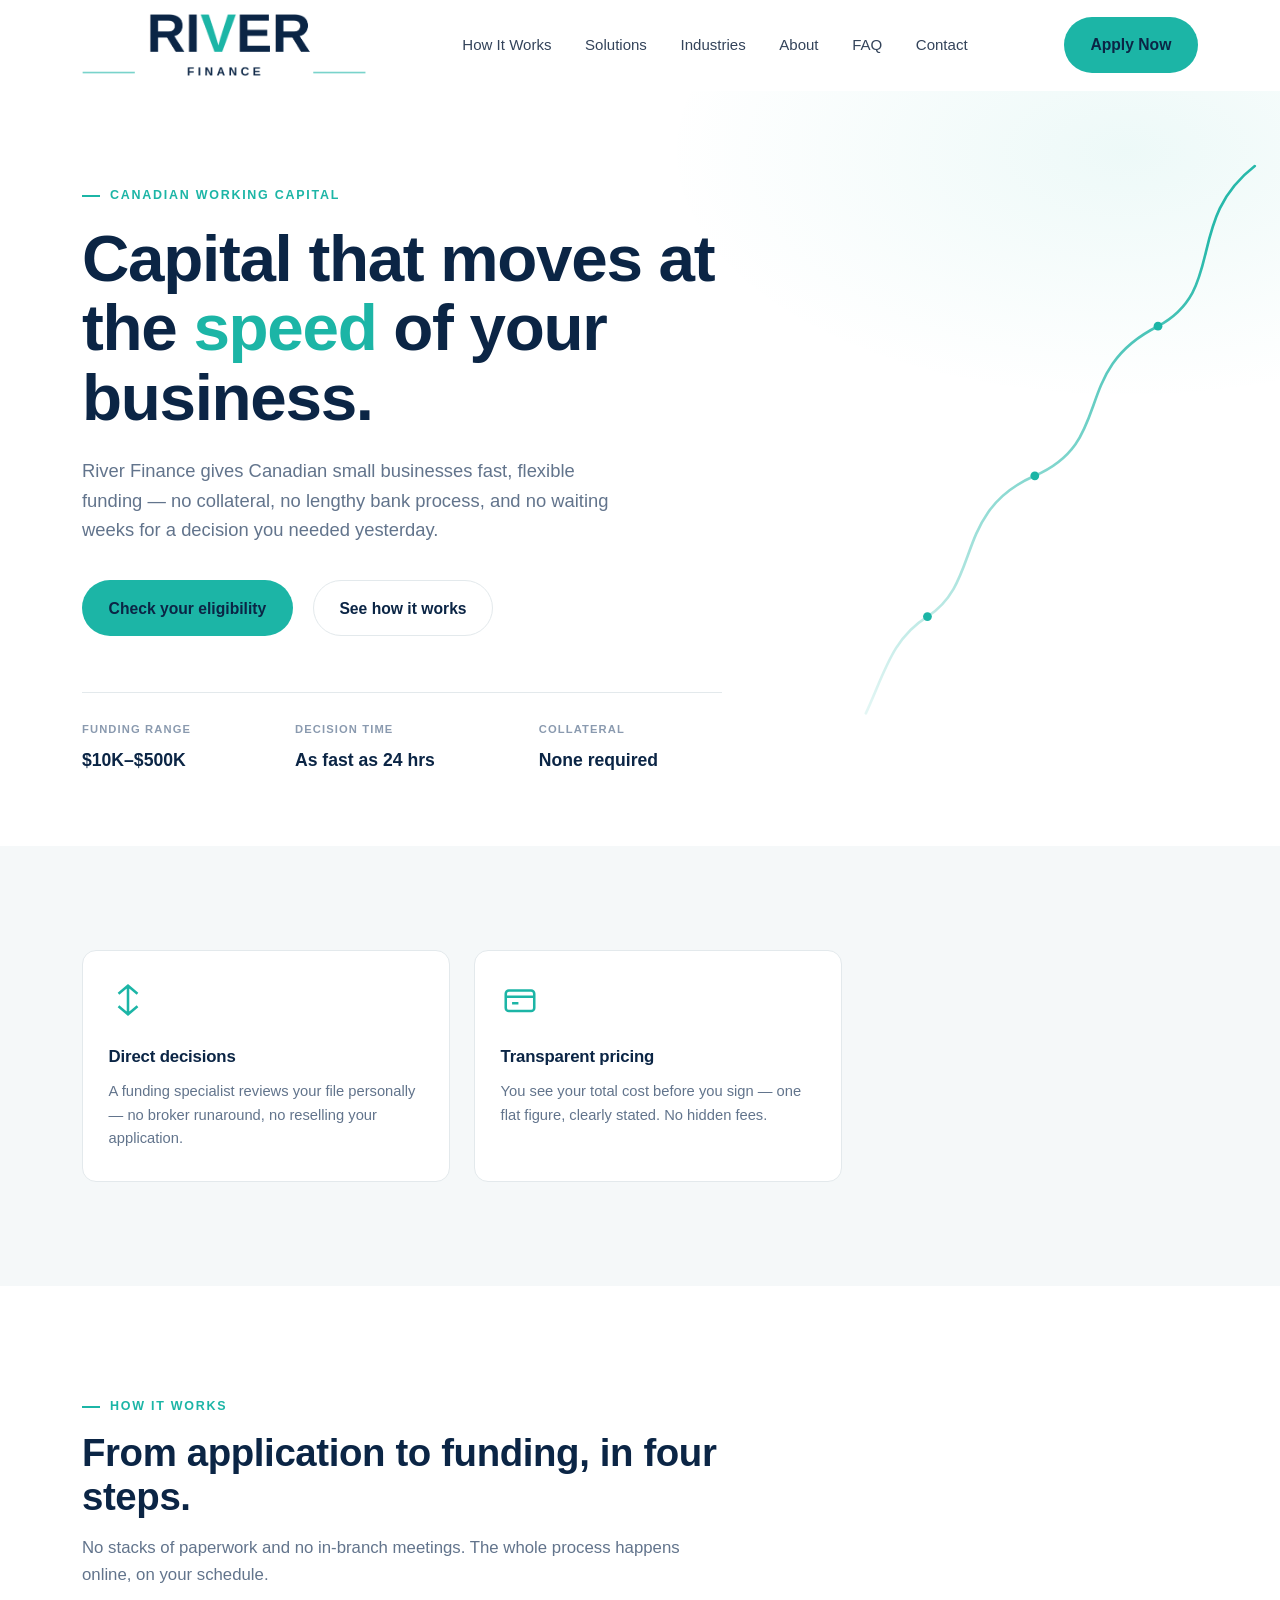
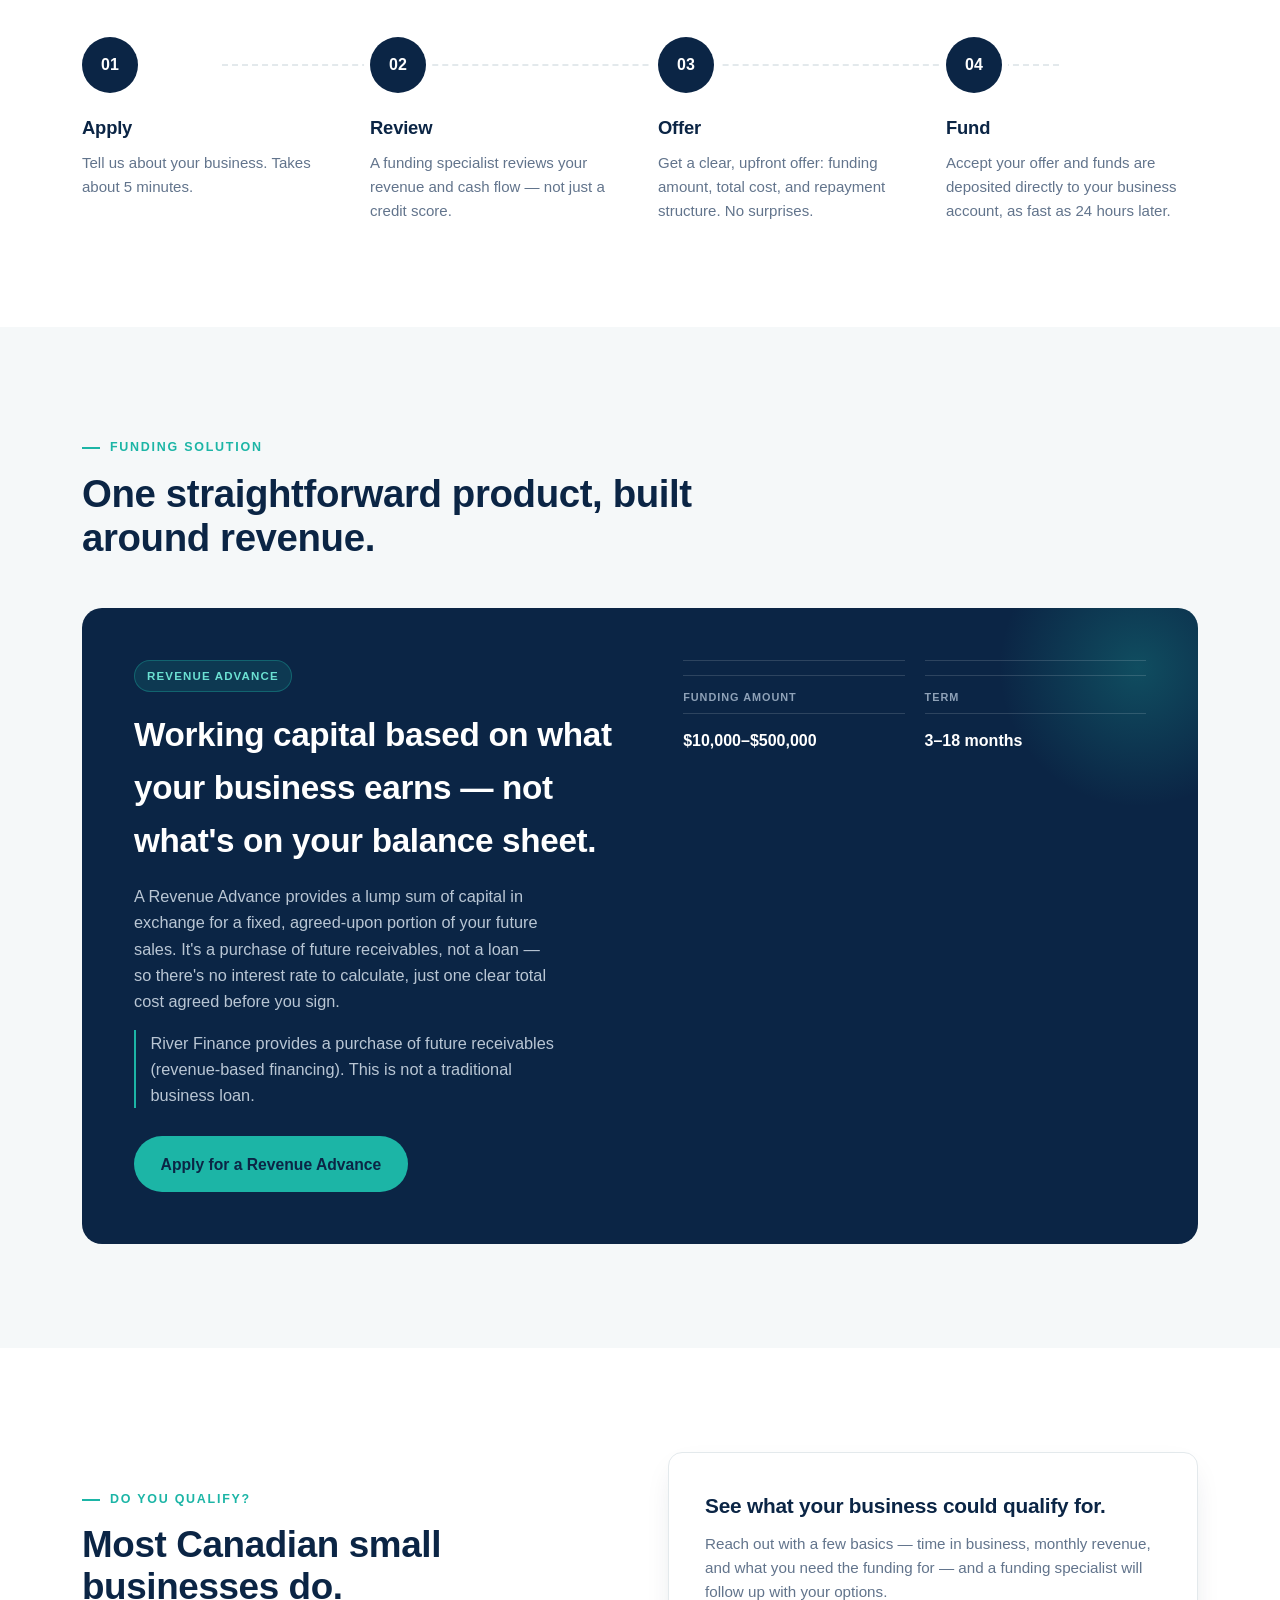
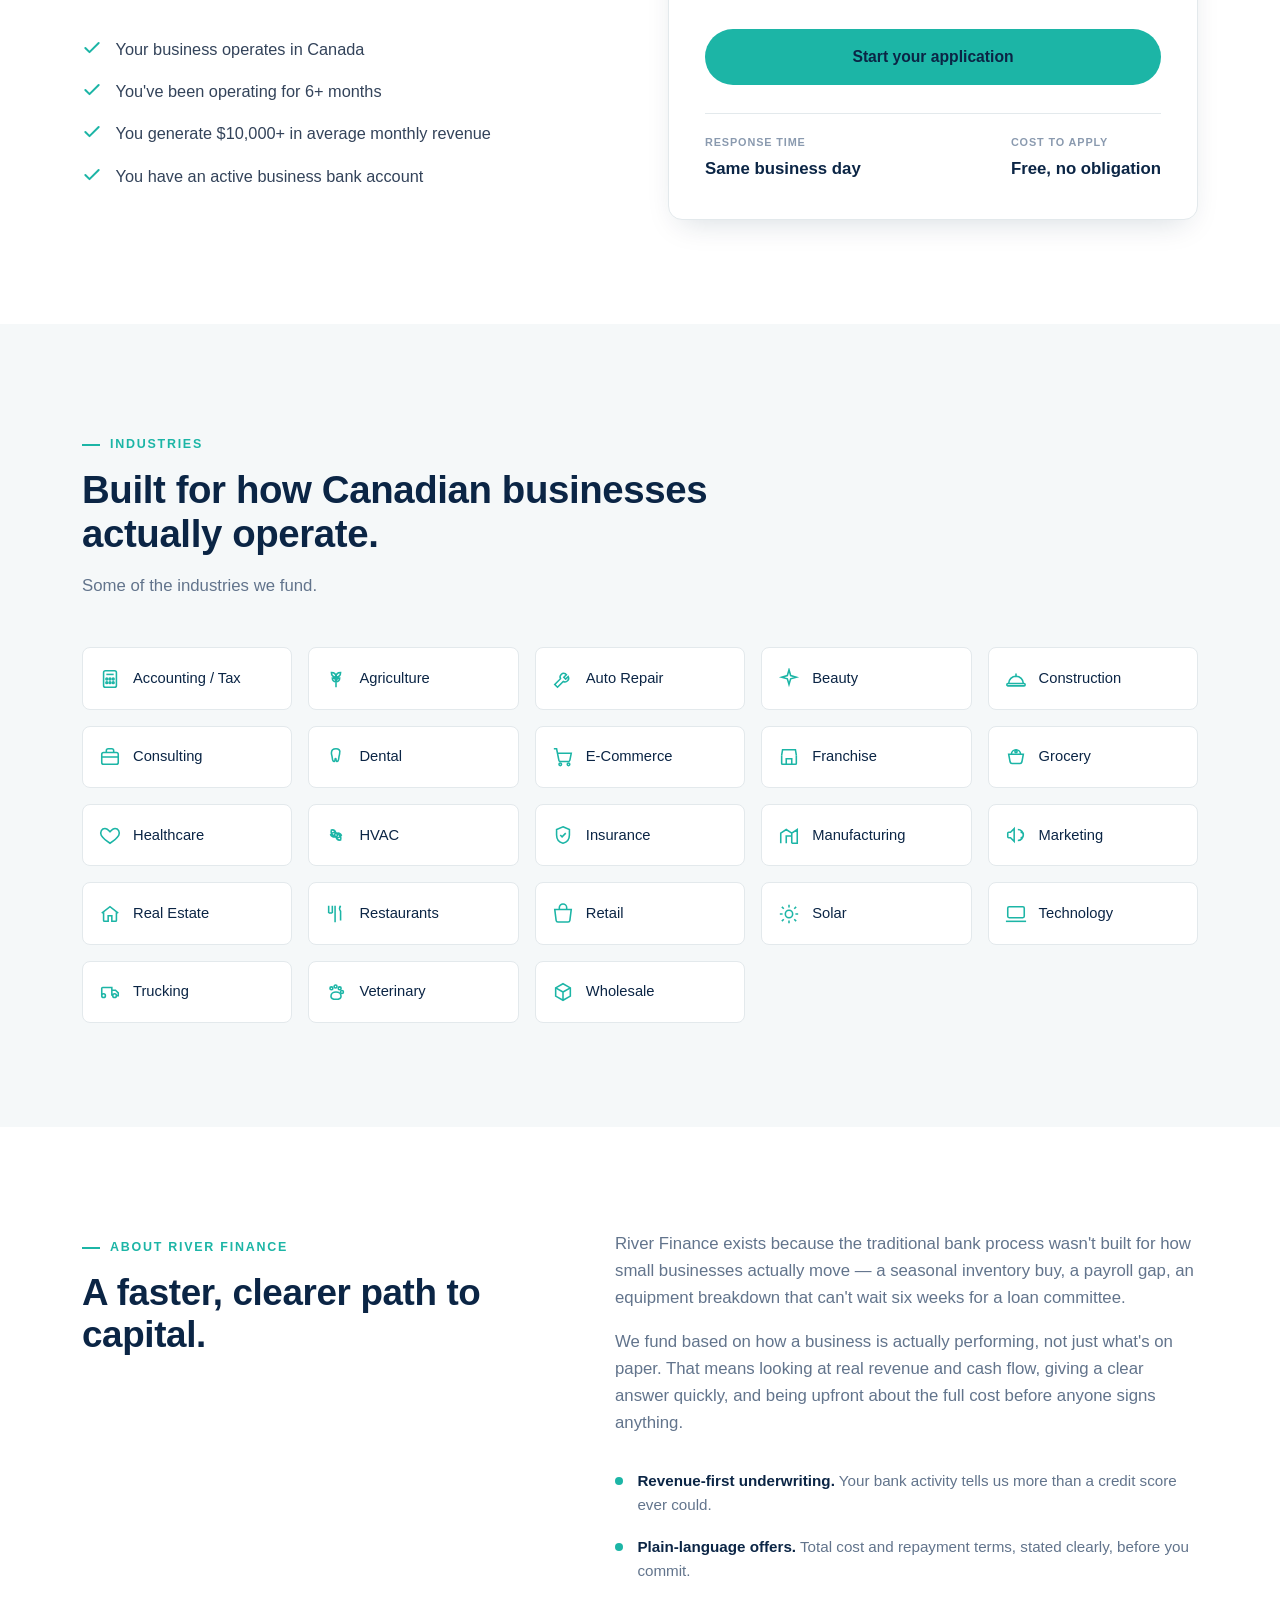
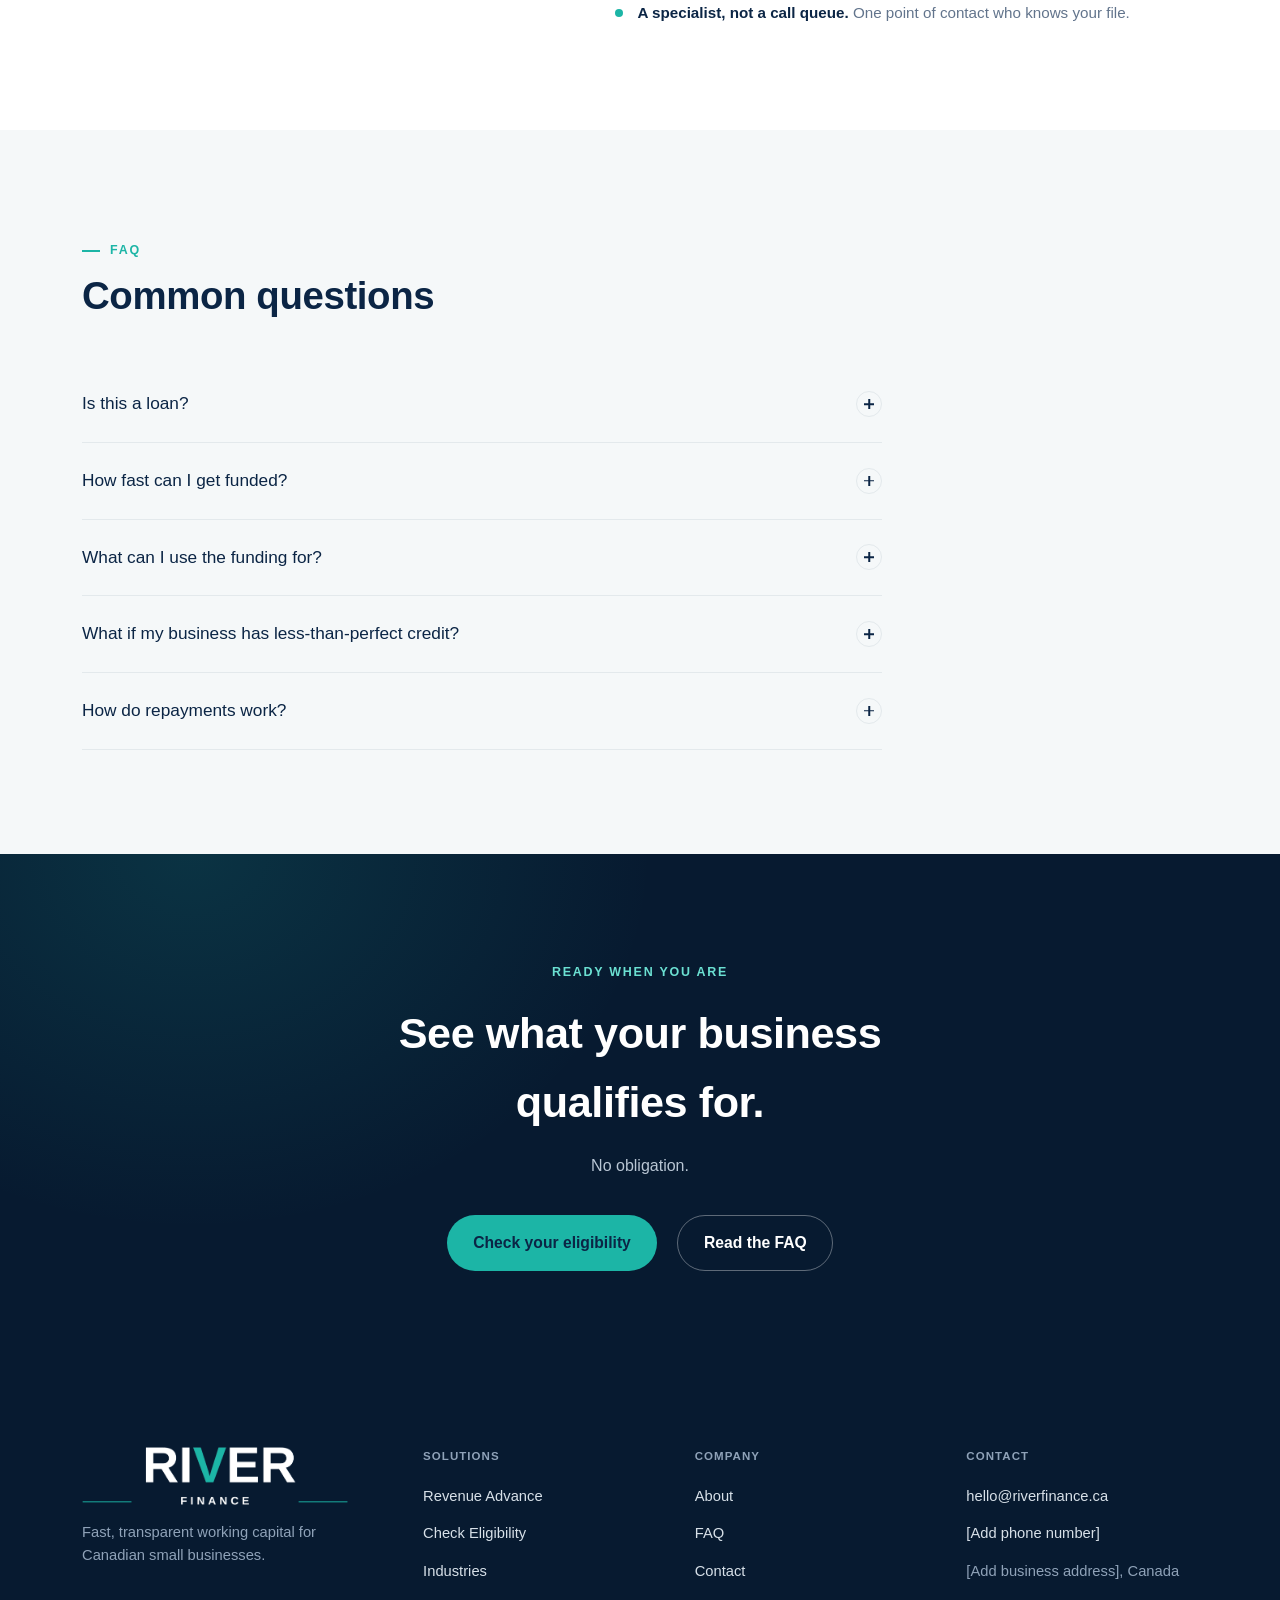
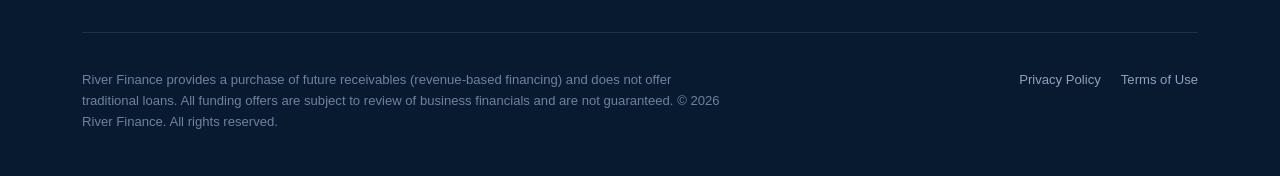
==== commit 1bd9e86a: "Adjust brand image height in index.html" ====
--- a/public/index.html
+++ b/public/index.html
@@ -188,7 +188,7 @@
     height:90px;
   }
   .brand{ display:flex; align-items:center; height:100%; text-decoration:none; }
-  .brand img{ height:65px; width:auto; }
+  .brand img{ height:62px; width:auto; }
 
   .nav-links{
     display:flex;
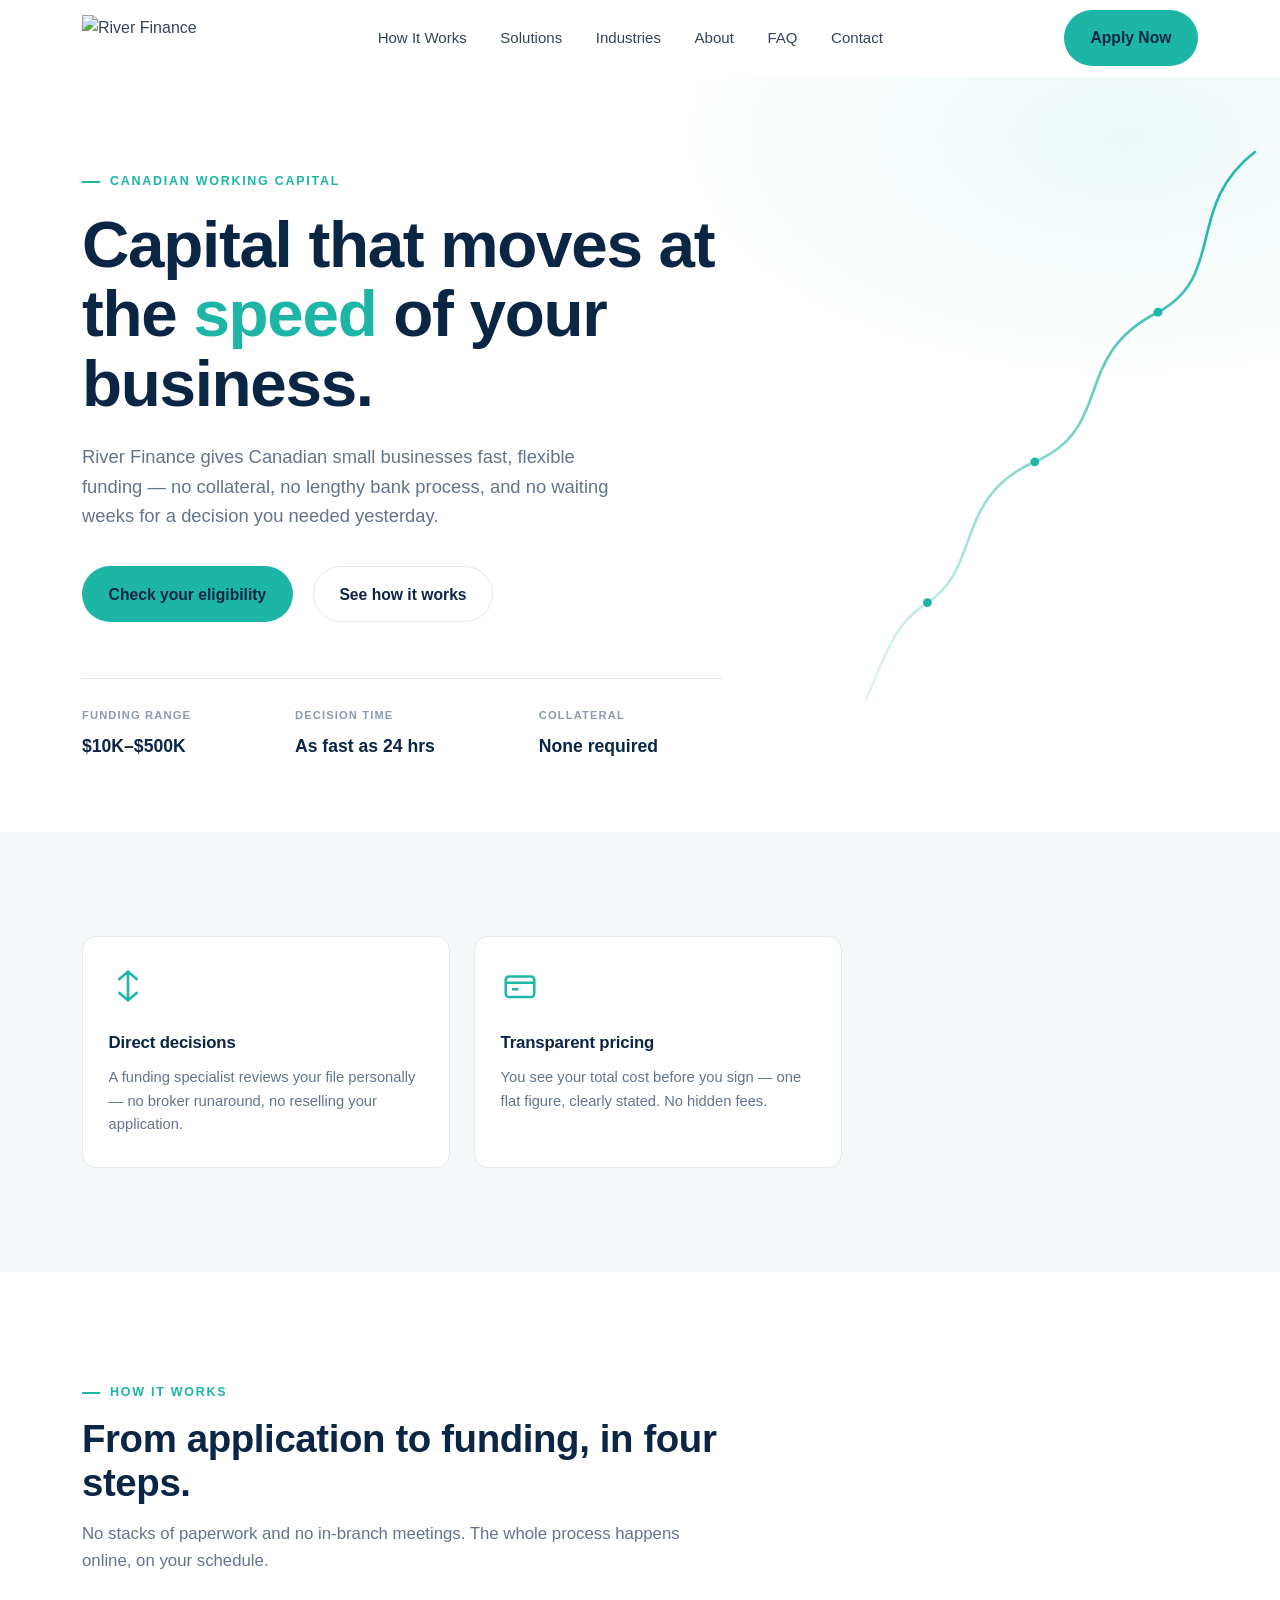
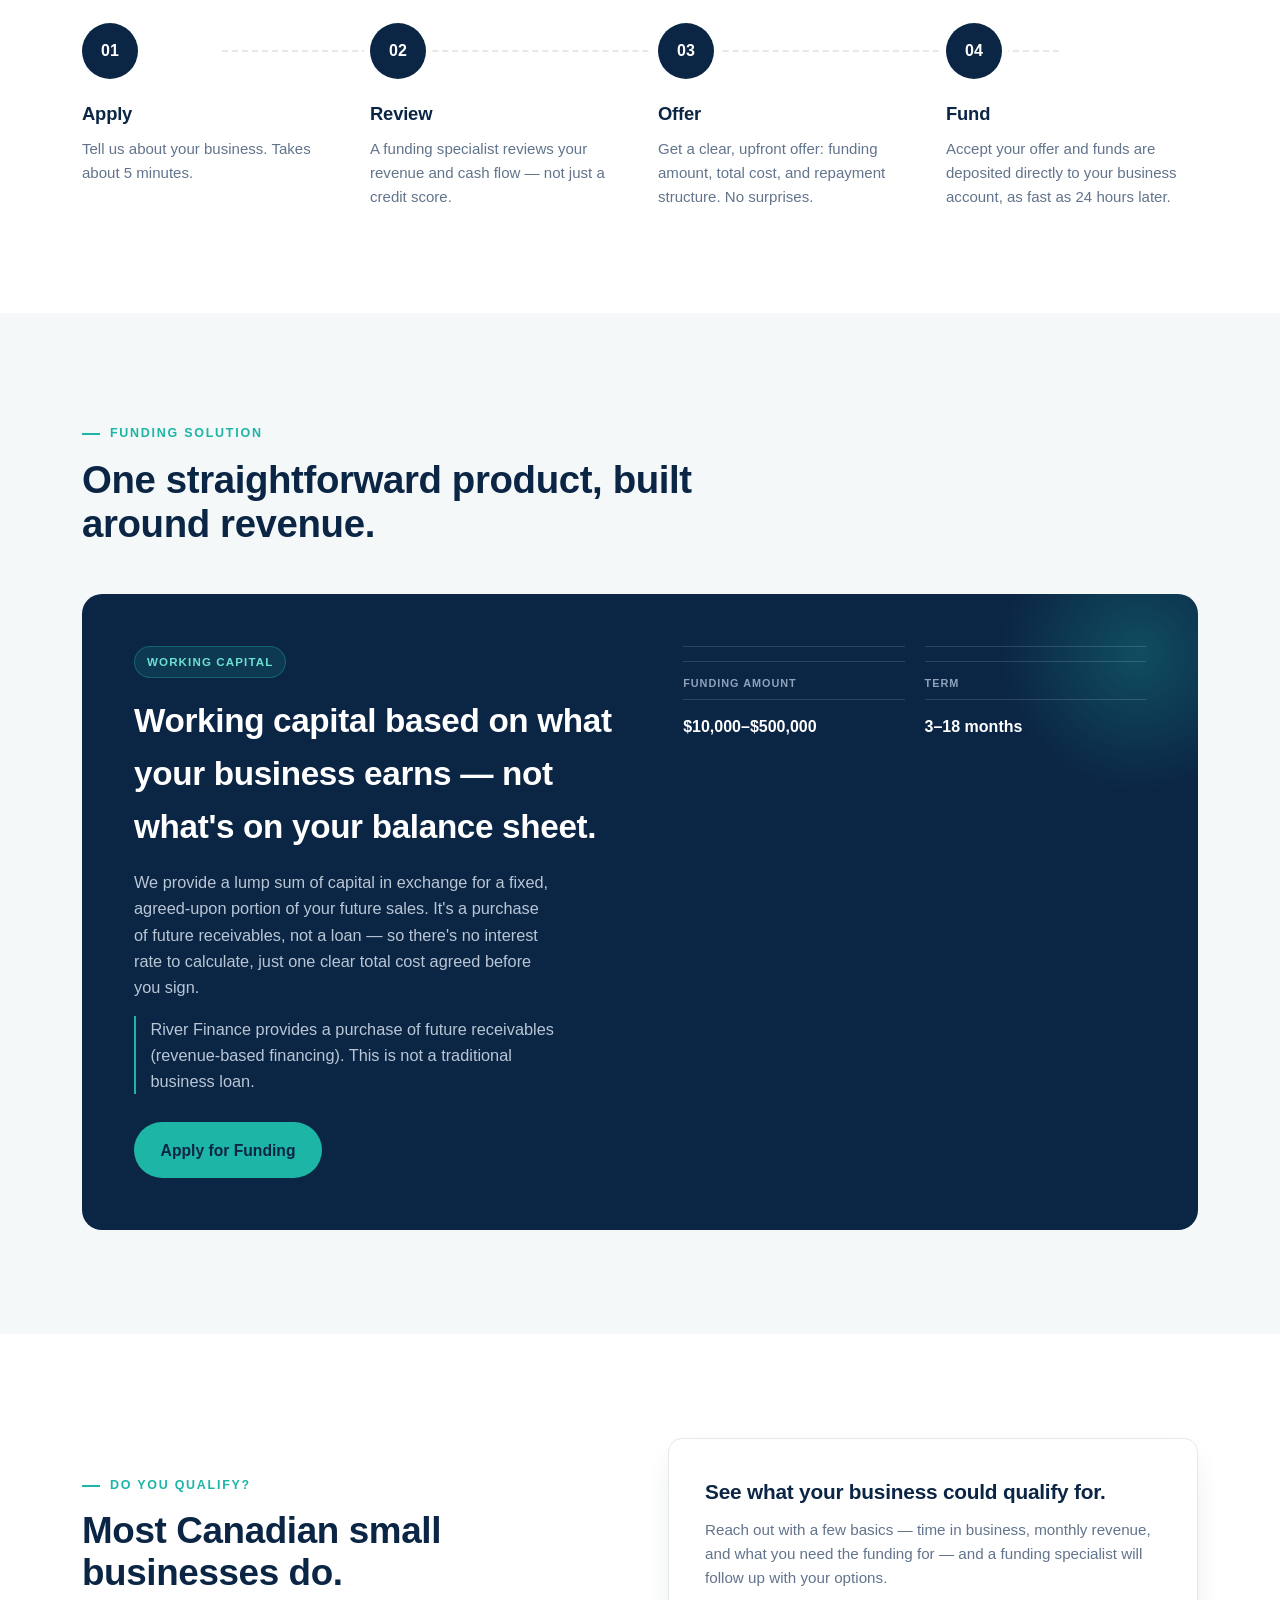
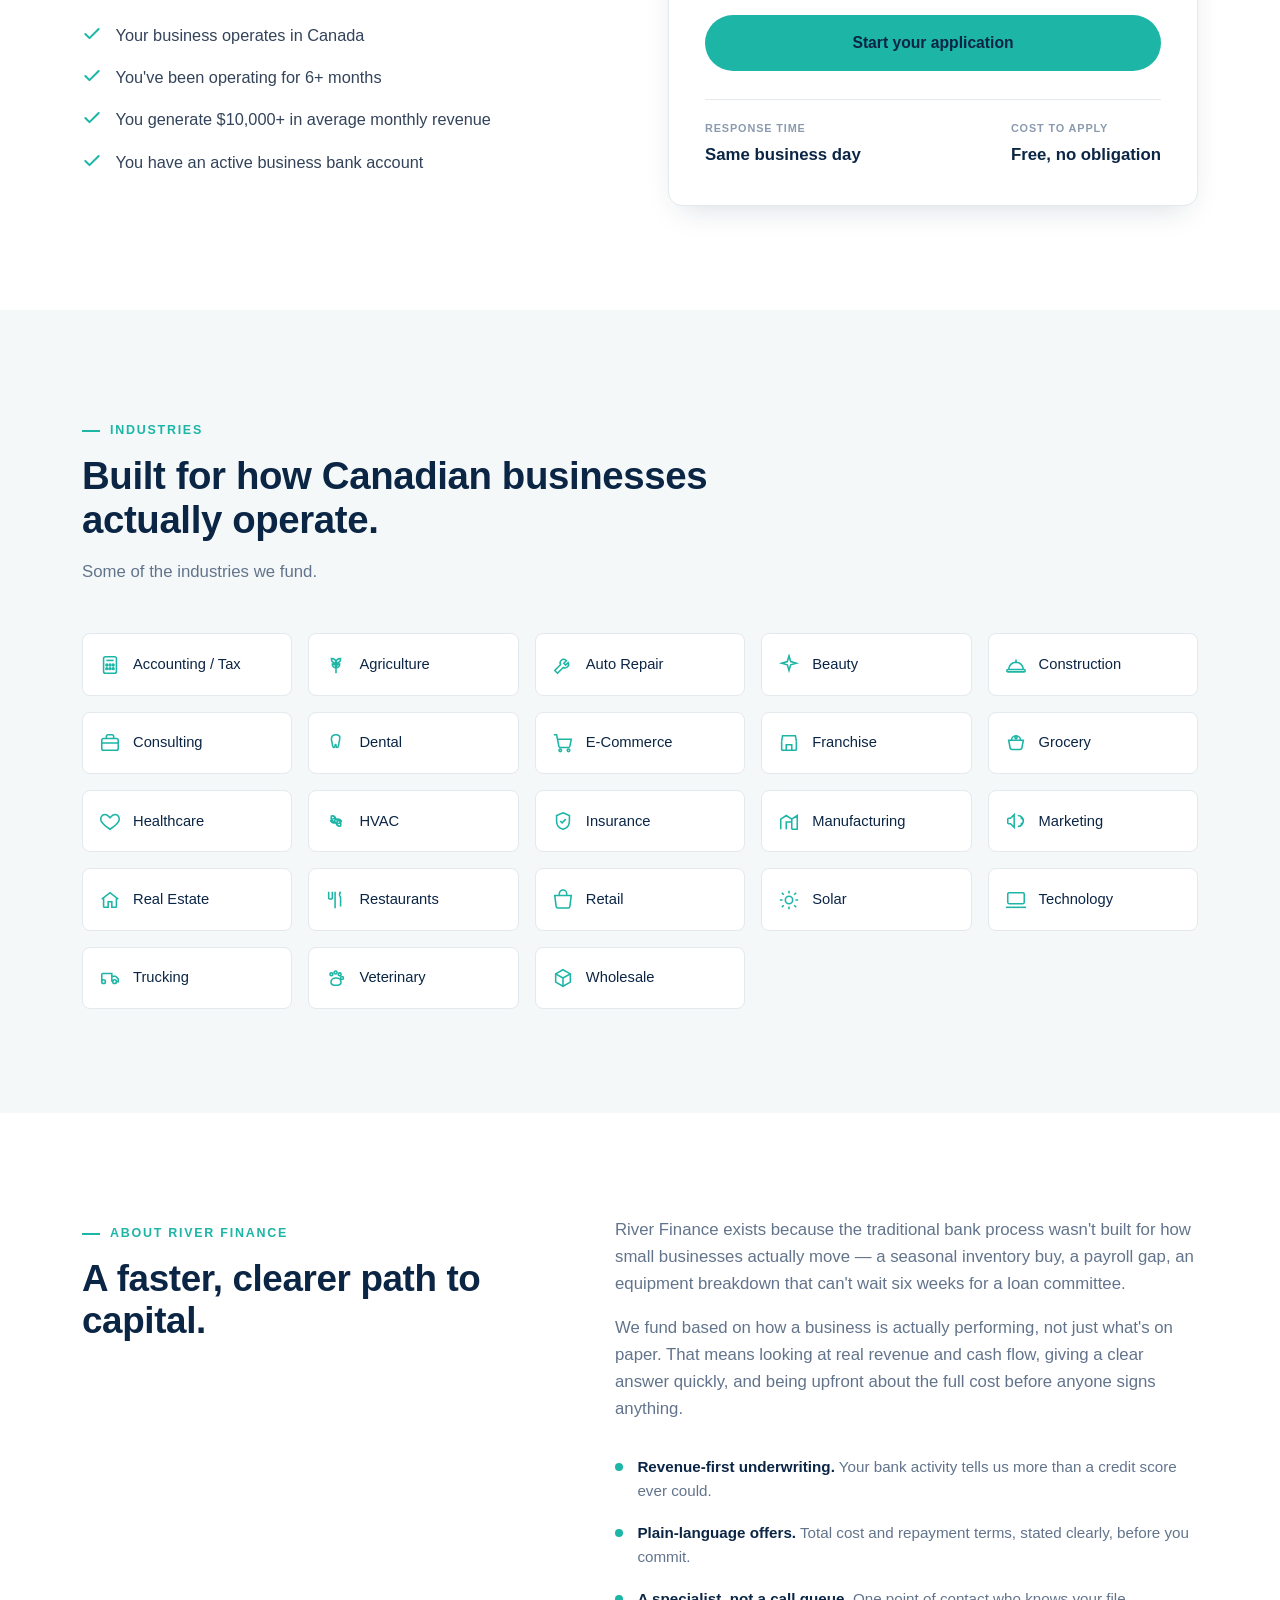
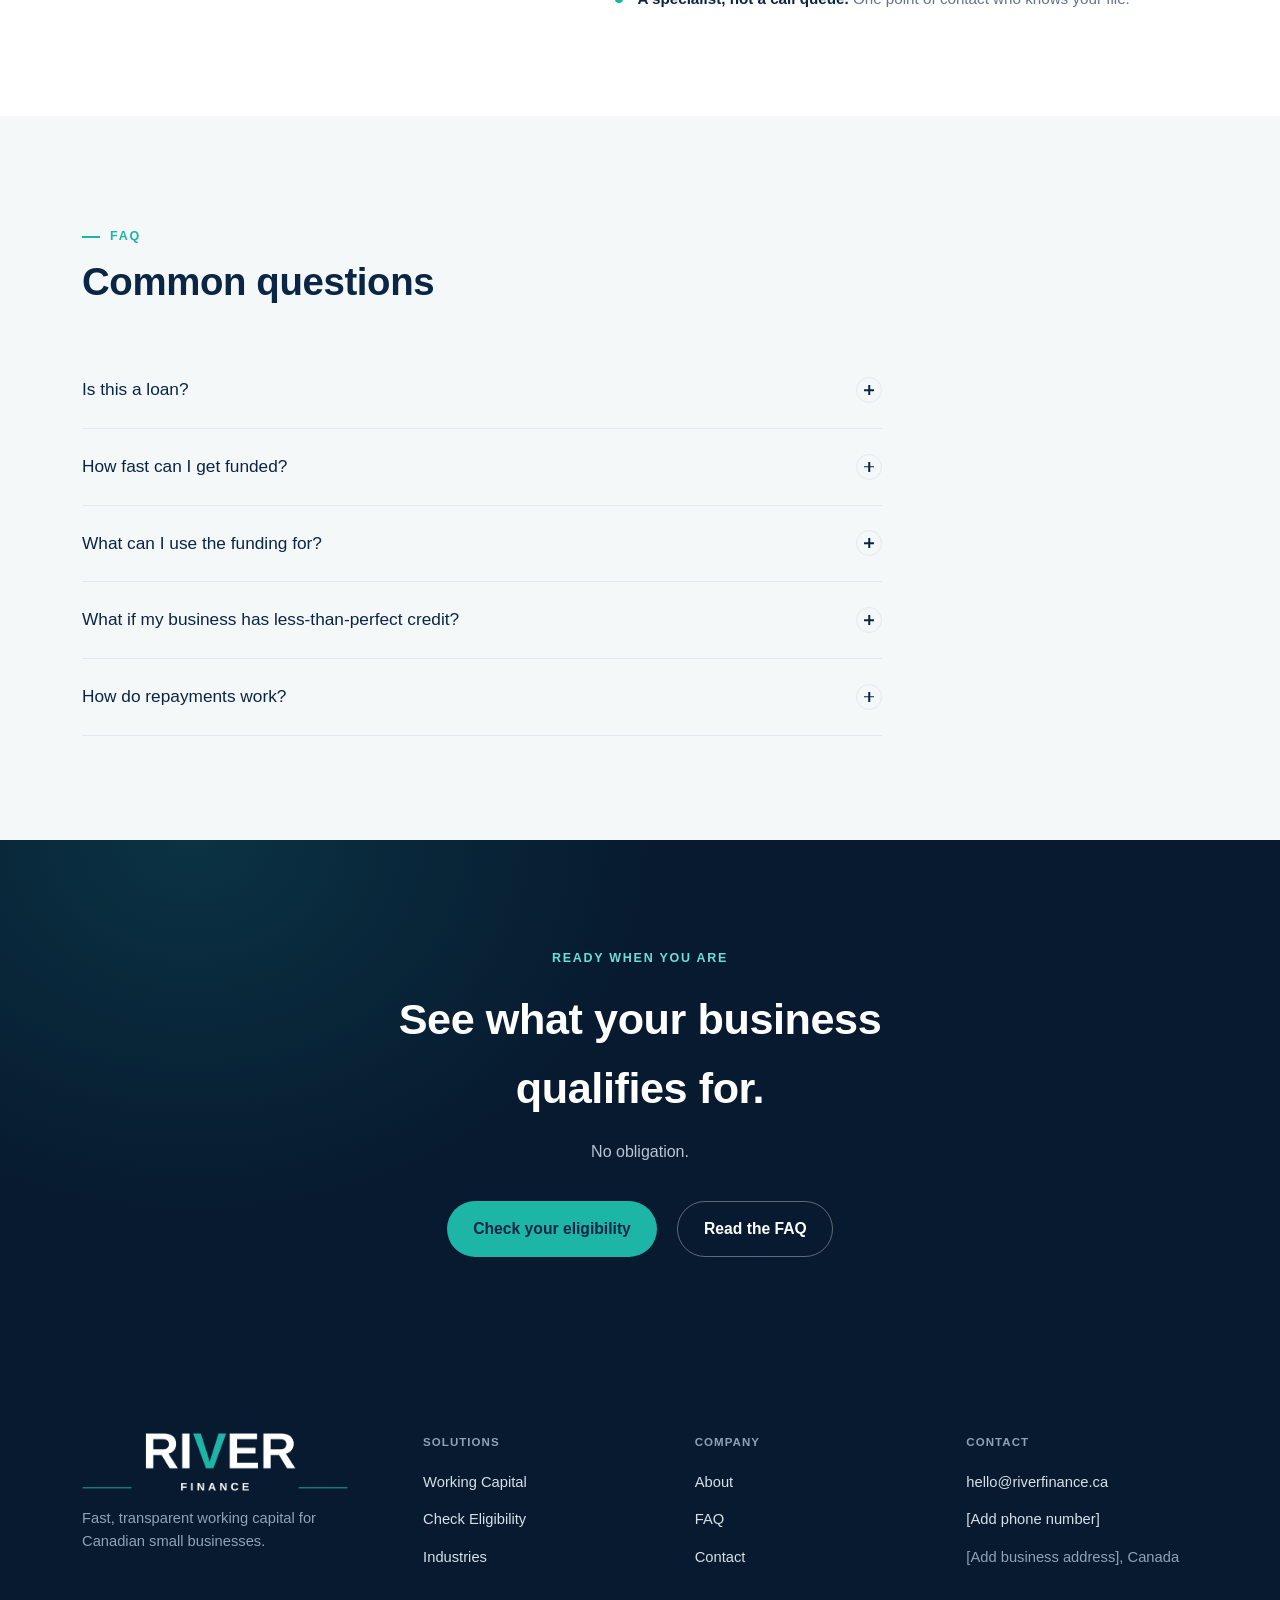
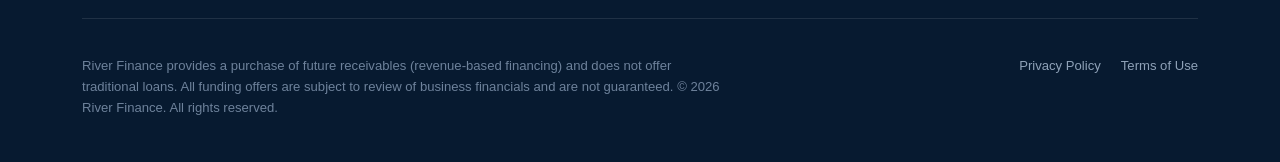
==== commit 245f37a4: "Add files via upload" ====
--- a/public/index.html
+++ b/public/index.html
@@ -185,10 +185,10 @@
     display:flex;
     align-items:center;
     justify-content:space-between;
-    height:90px;
+    height:76px;
   }
   .brand{ display:flex; align-items:center; height:100%; text-decoration:none; }
-  .brand img{ height:62px; width:auto; }
+  .brand img{ height:46px; width:auto; }
 
   .nav-links{
     display:flex;
@@ -241,7 +241,7 @@
 
   .mobile-panel{
     display:none;
-    position:fixed; inset:90px 0 0 0;
+    position:fixed; inset:76px 0 0 0;
     background:#fff;
     z-index:99;
     padding:2rem 32px;
@@ -870,7 +870,7 @@
 <header class="site-header" id="siteHeader">
   <div class="wrap nav-inner">
     <a href="#home" class="brand" aria-label="River Finance home">
-      <img src="assets/logo-full-navy.png" alt="River Finance">
+      <img src="assets/logo-compact.png" alt="River Finance">
     </a>
     <nav class="nav-links" aria-label="Primary">
       <a href="#how-it-works">How It Works</a>
@@ -1040,11 +1040,11 @@
 
       <div class="solution-card reveal">
         <div>
-          <span class="tag">Revenue Advance</span>
+          <span class="tag">Working Capital</span>
           <h3>Working capital based on what your business earns — not what's on your balance sheet.</h3>
-          <p>A Revenue Advance provides a lump sum of capital in exchange for a fixed, agreed-upon portion of your future sales. It's a purchase of future receivables, not a loan — so there's no interest rate to calculate, just one clear total cost agreed before you sign.</p>
+          <p>We provide a lump sum of capital in exchange for a fixed, agreed-upon portion of your future sales. It's a purchase of future receivables, not a loan — so there's no interest rate to calculate, just one clear total cost agreed before you sign.</p>
           <p class="solution-note">River Finance provides a purchase of future receivables (revenue-based financing). This is not a traditional business loan.</p>
-          <a href="#" class="btn btn-accent js-open-contact">Apply for a Revenue Advance</a>
+          <a href="#" class="btn btn-accent js-open-contact">Apply for Funding</a>
         </div>
         <div class="solution-specs">
           <div>
@@ -1226,7 +1226,7 @@
       <div class="footer-col">
         <h4>Solutions</h4>
         <ul>
-          <li><a href="#solutions">Revenue Advance</a></li>
+          <li><a href="#solutions">Working Capital</a></li>
           <li><a href="#eligibility">Check Eligibility</a></li>
           <li><a href="#industries">Industries</a></li>
         </ul>
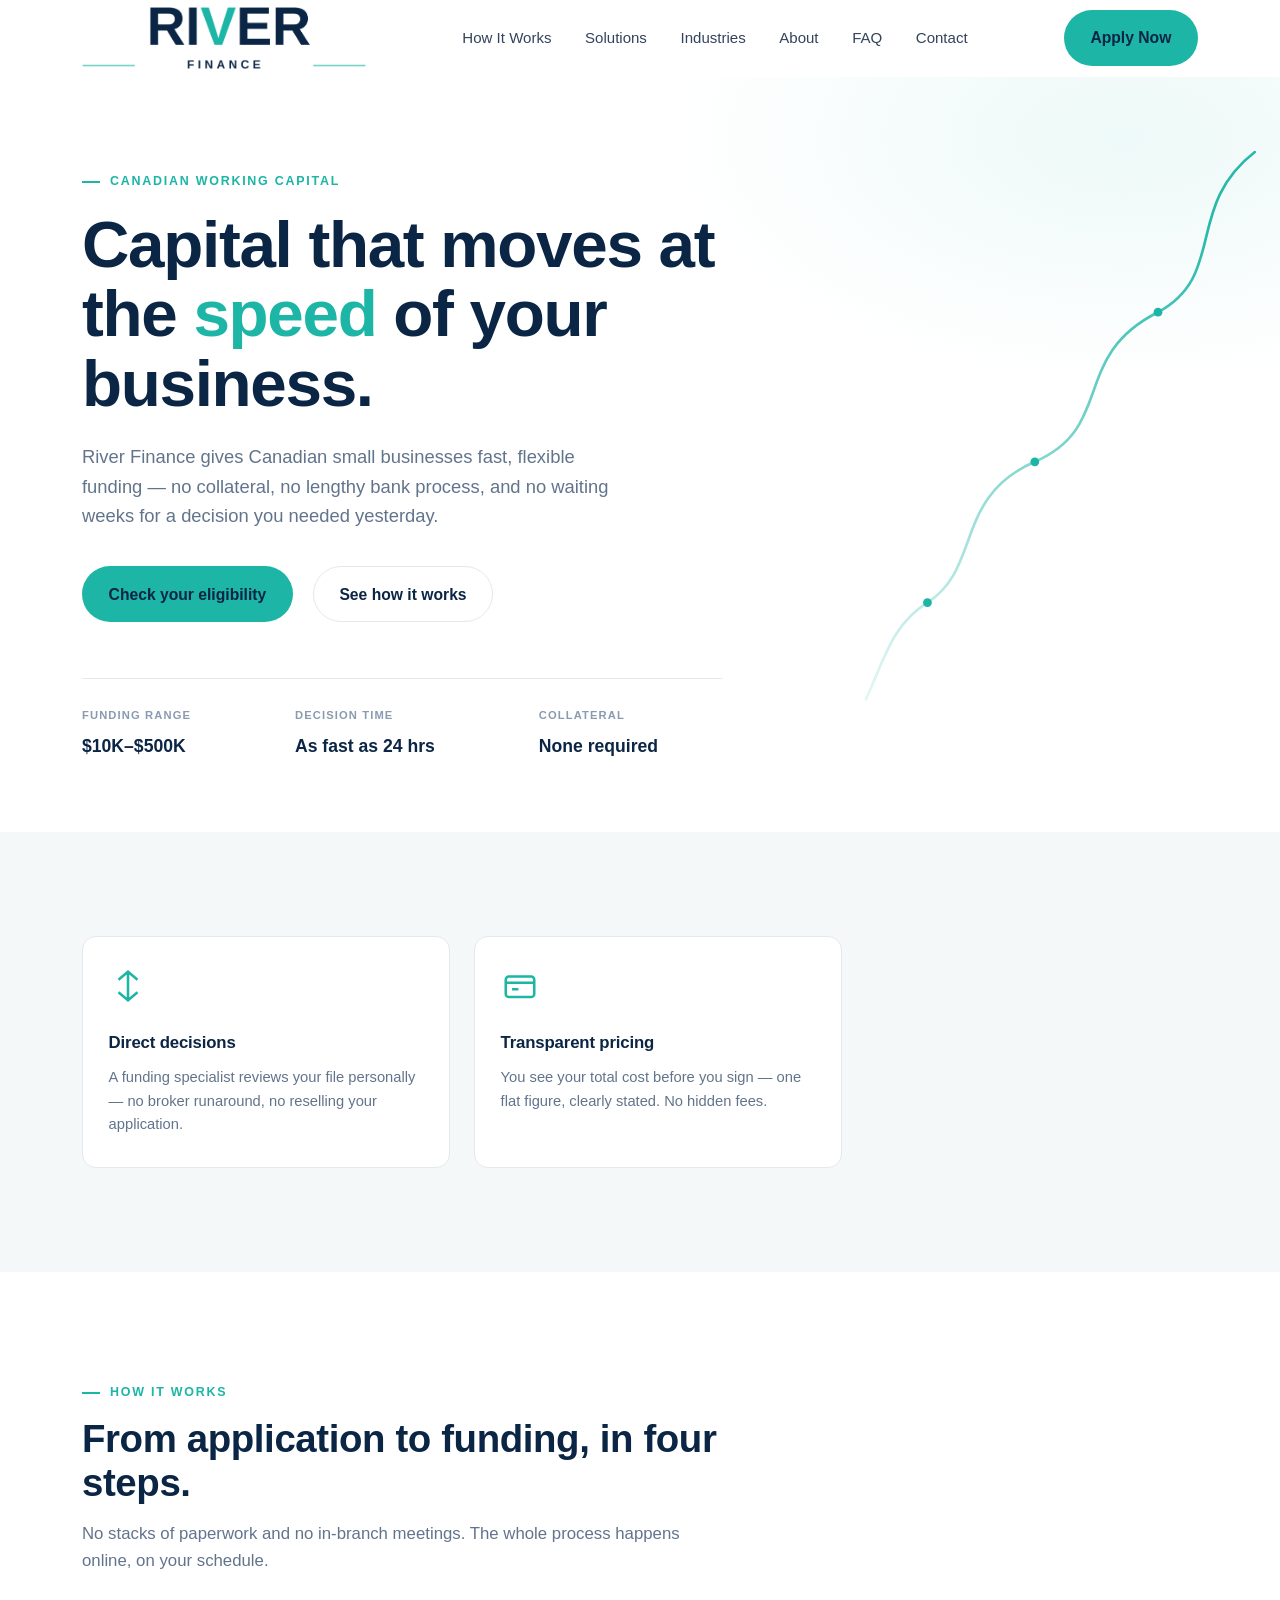
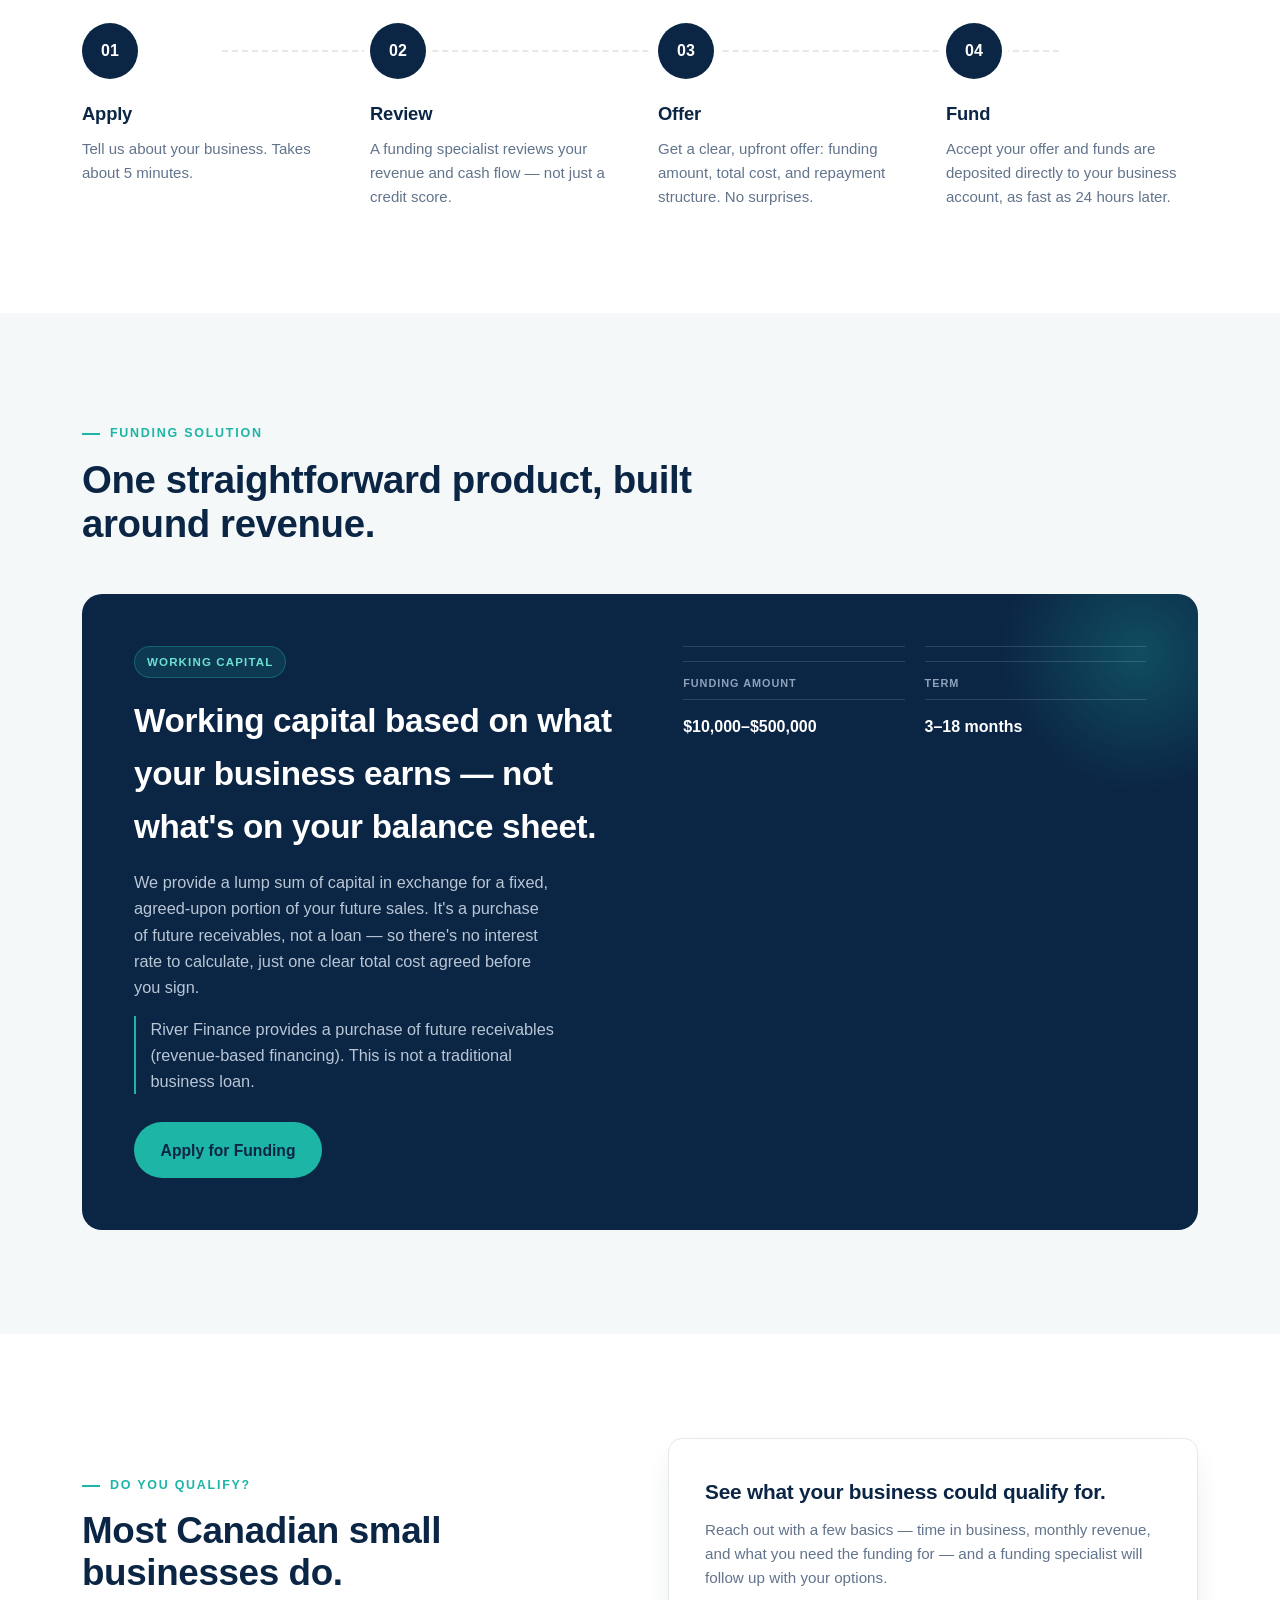
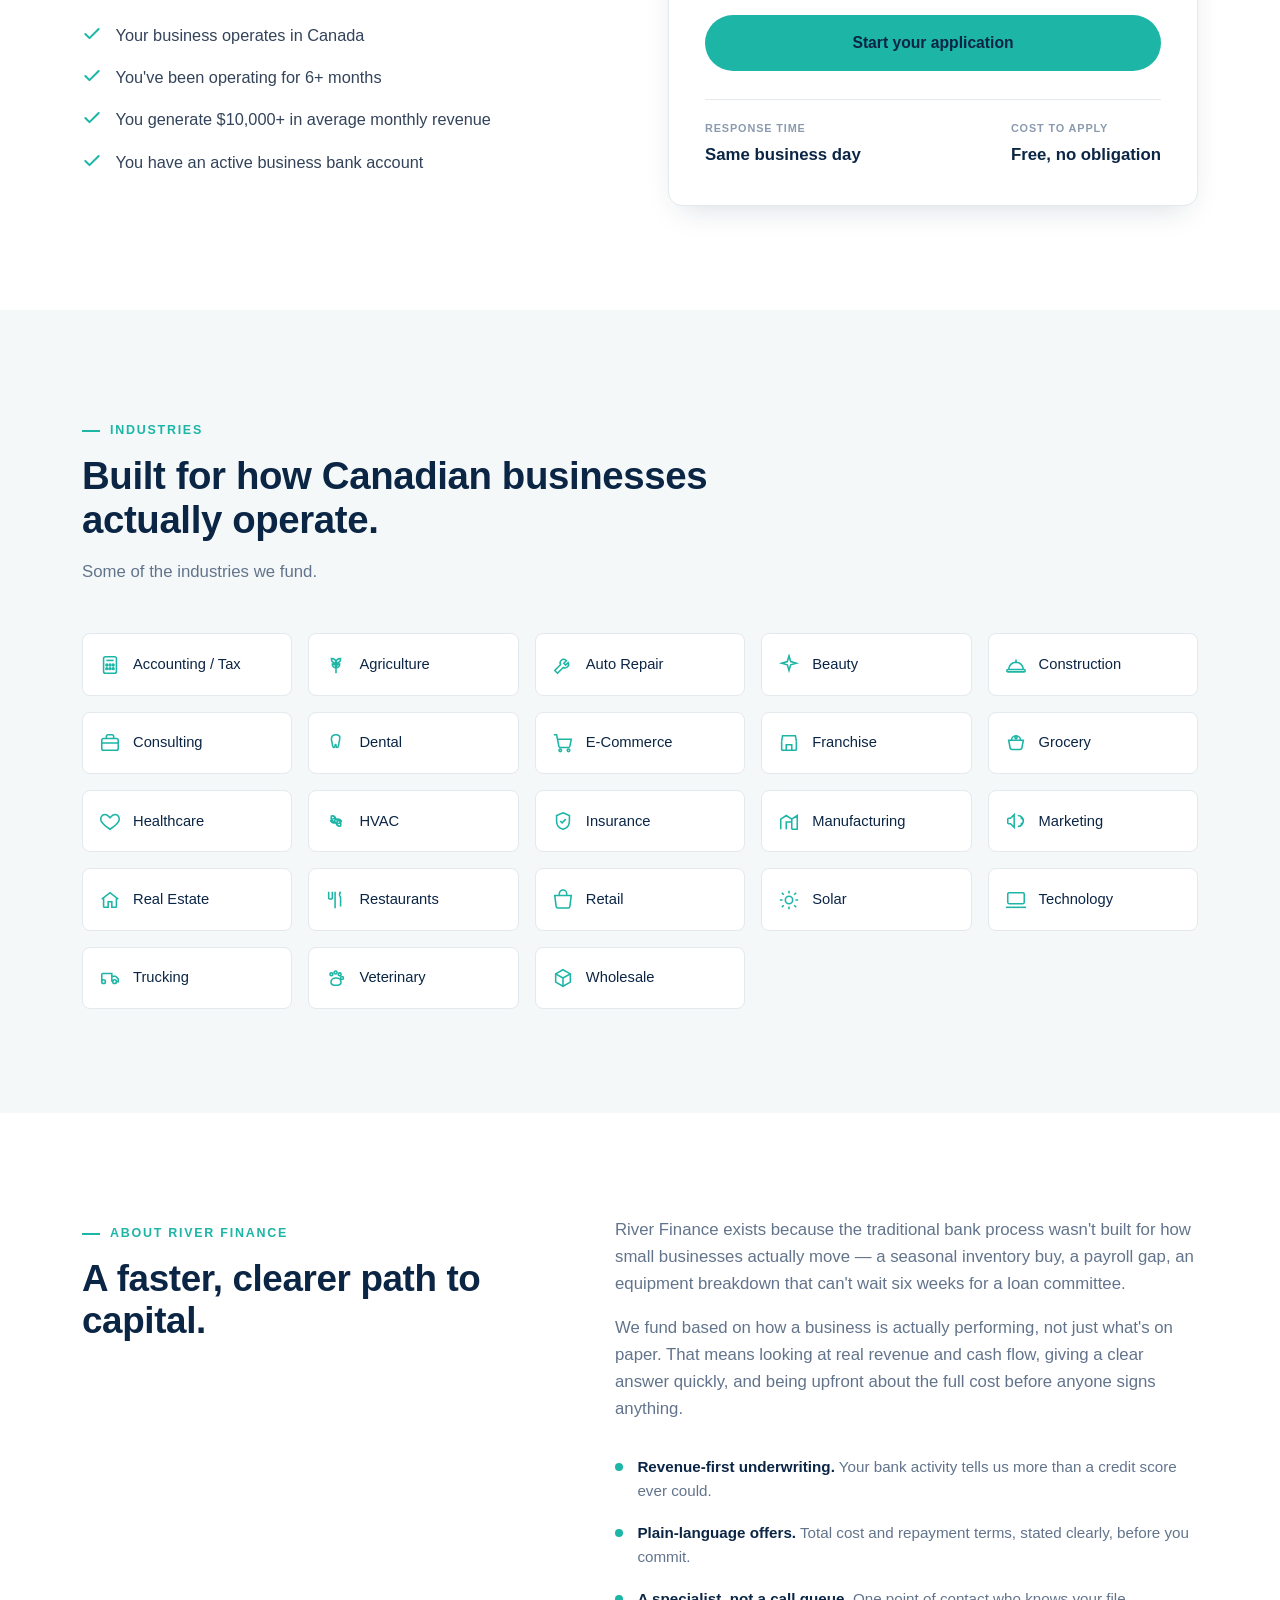
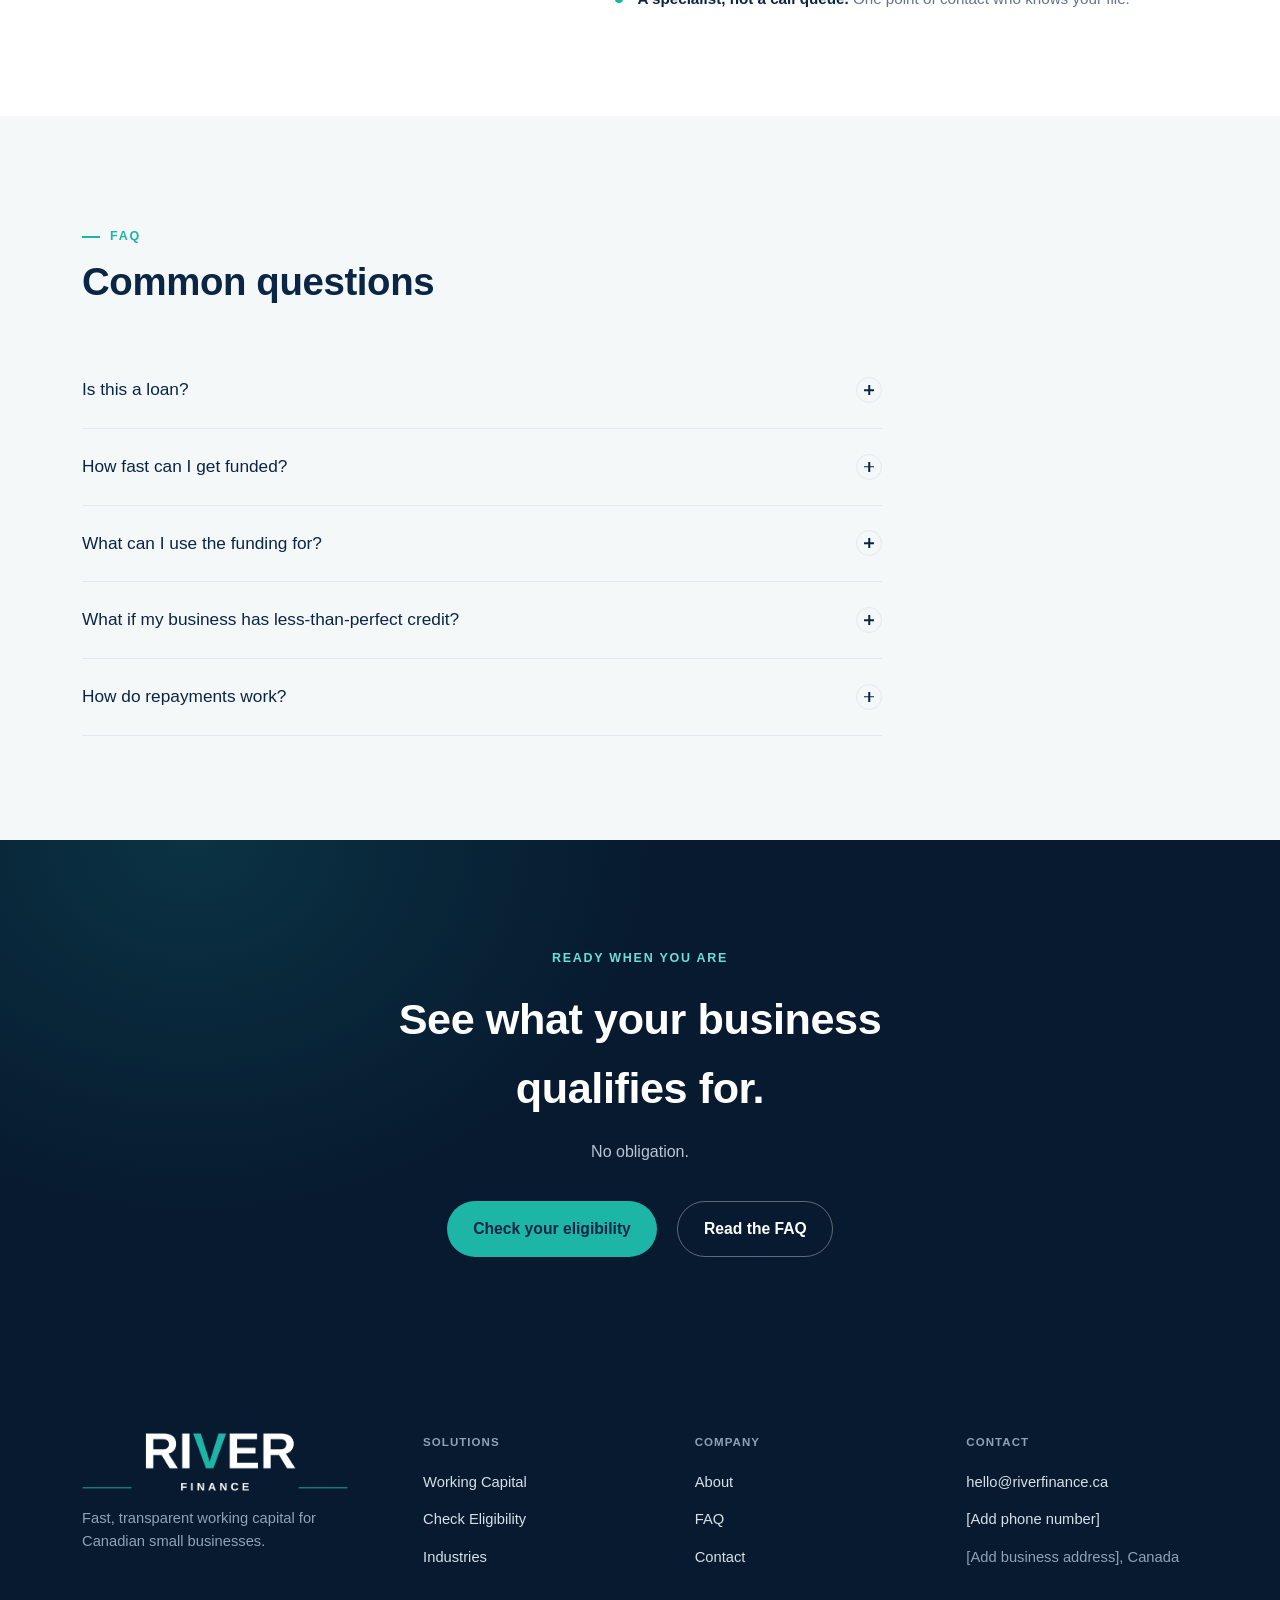
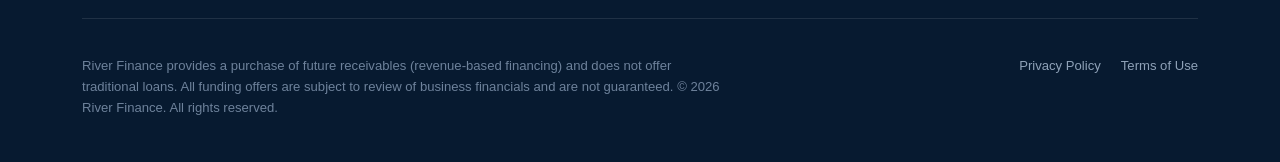
==== commit 73c22a96: "Add files via upload" ====
--- a/public/index.html
+++ b/public/index.html
@@ -188,7 +188,7 @@
     height:76px;
   }
   .brand{ display:flex; align-items:center; height:100%; text-decoration:none; }
-  .brand img{ height:46px; width:auto; }
+  .brand img{ height:62px; width:auto; }
 
   .nav-links{
     display:flex;
@@ -870,7 +870,7 @@
 <header class="site-header" id="siteHeader">
   <div class="wrap nav-inner">
     <a href="#home" class="brand" aria-label="River Finance home">
-      <img src="assets/logo-compact.png" alt="River Finance">
+      <img src="assets/logo-full-navy.png" alt="River Finance">
     </a>
     <nav class="nav-links" aria-label="Primary">
       <a href="#how-it-works">How It Works</a>
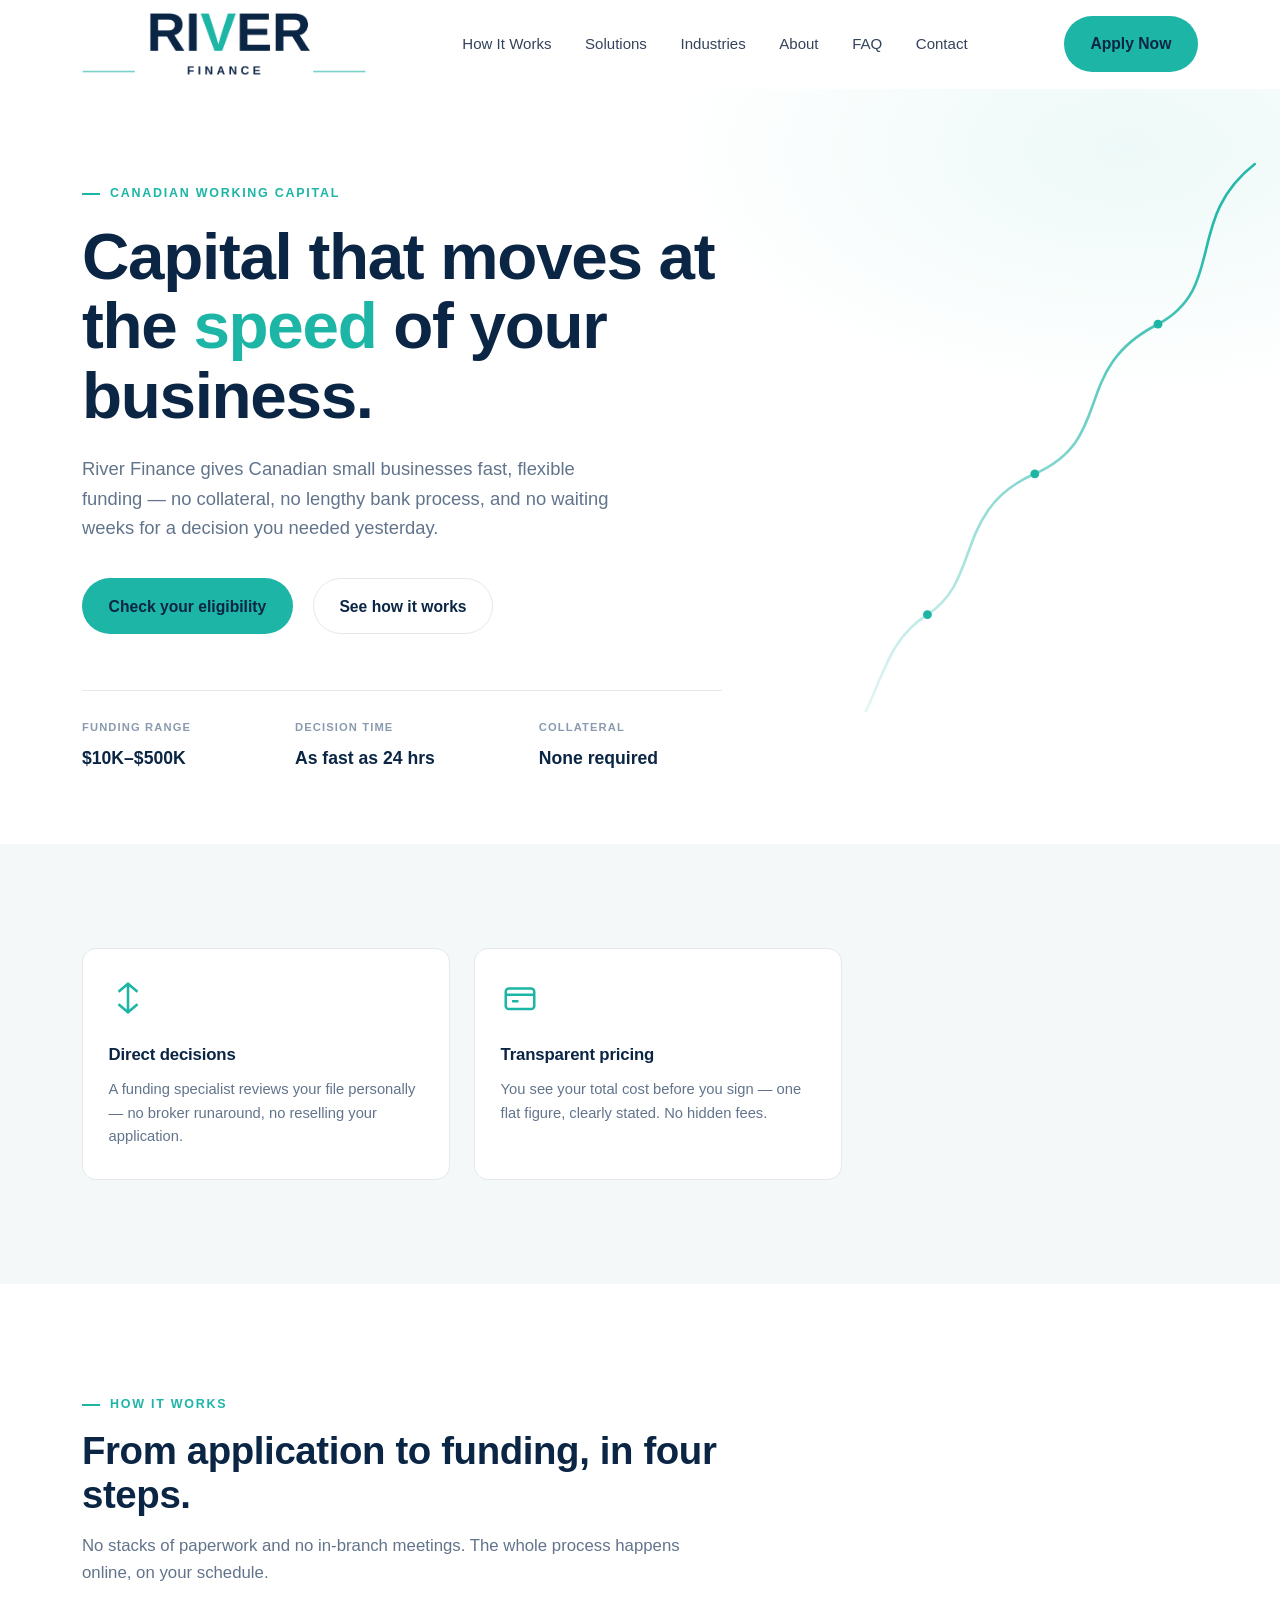
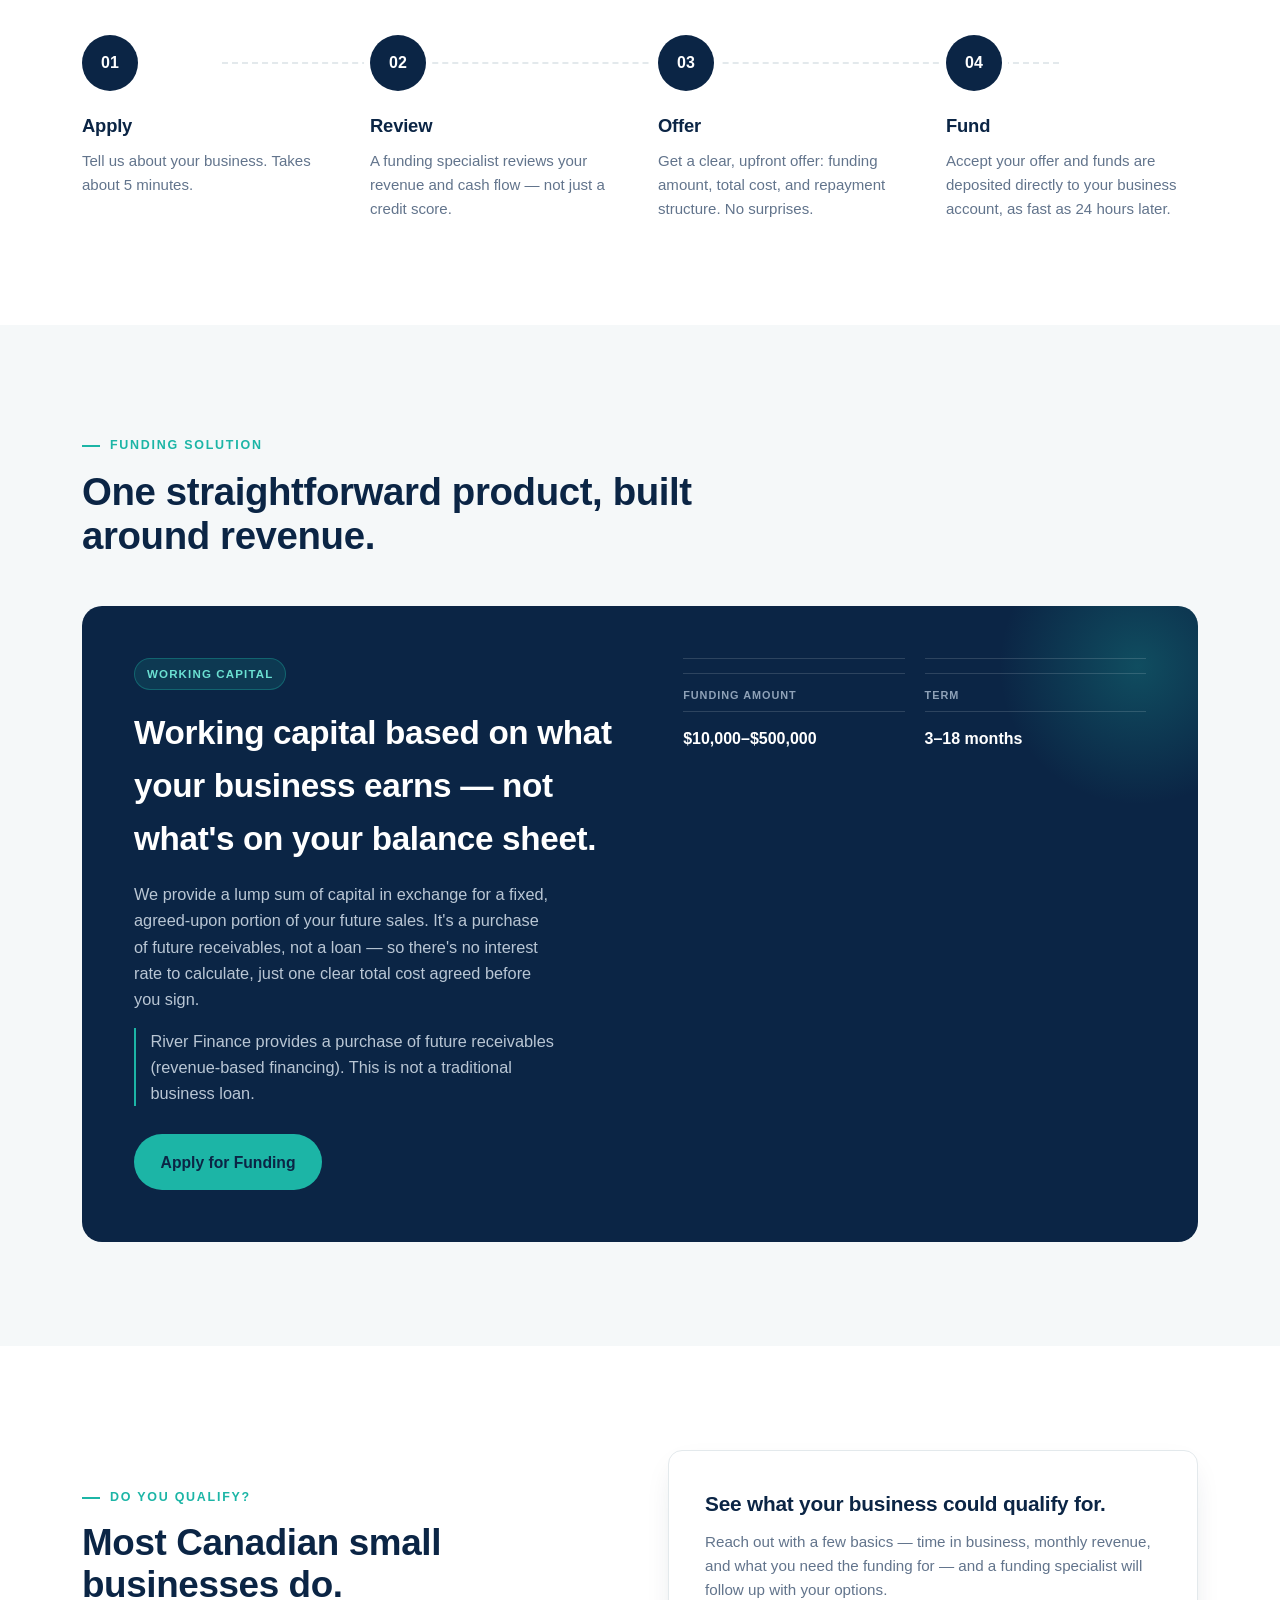
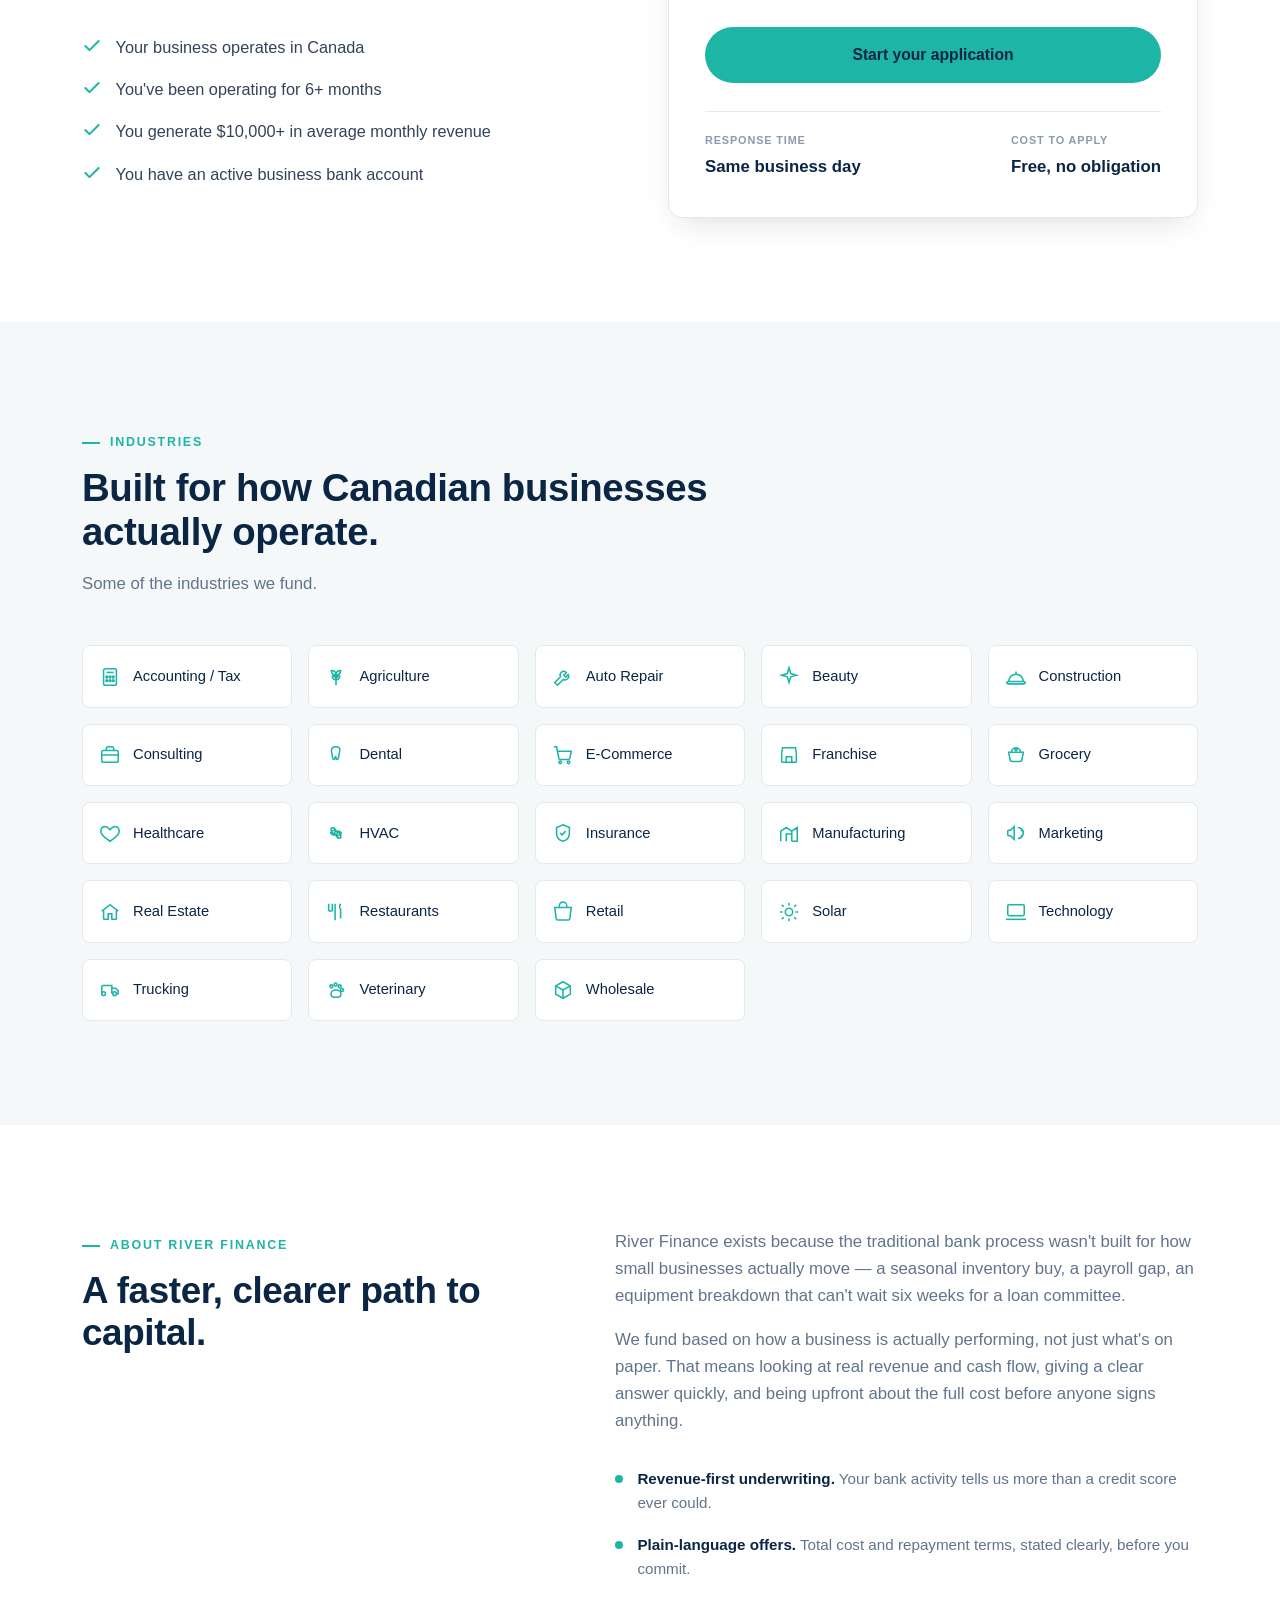
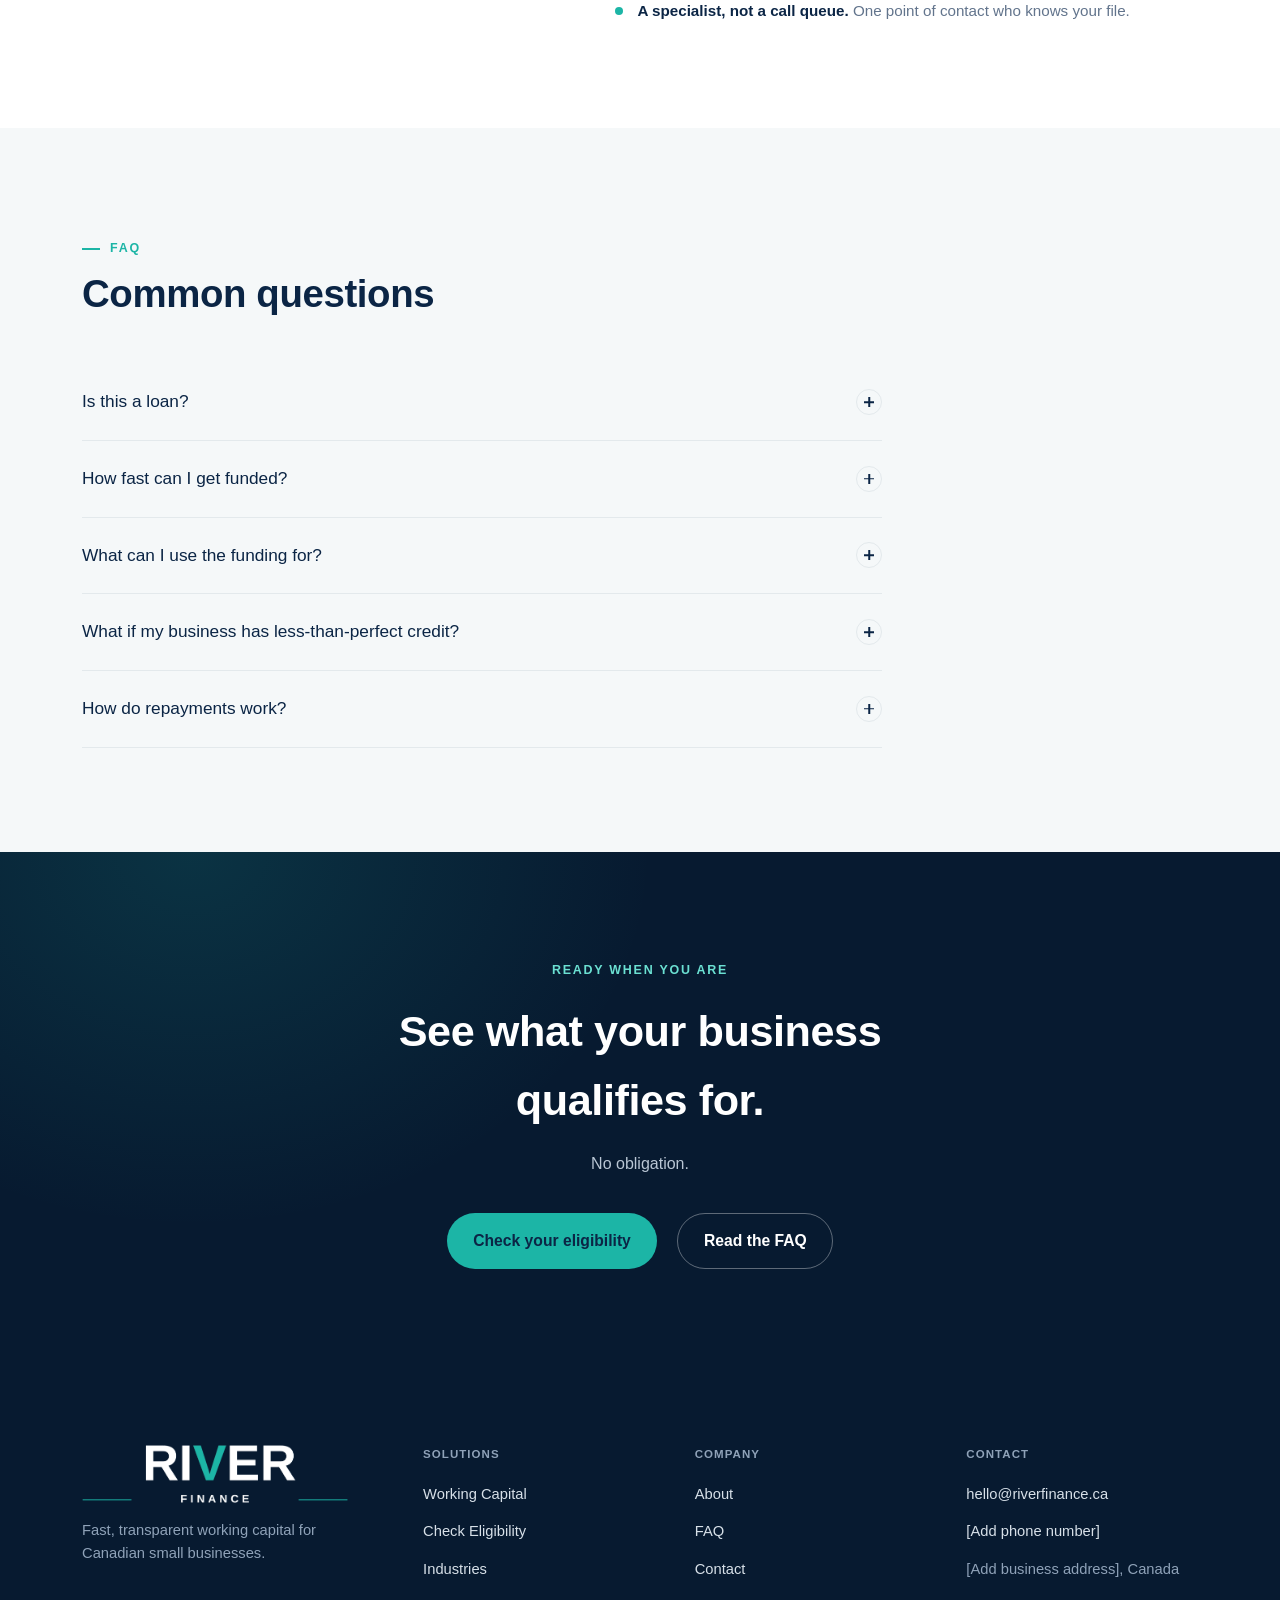
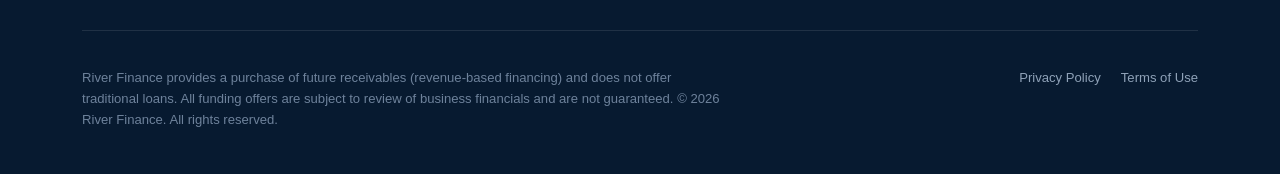
==== commit d1053247: "Add files via upload" ====
--- a/public/index.html
+++ b/public/index.html
@@ -185,7 +185,7 @@
     display:flex;
     align-items:center;
     justify-content:space-between;
-    height:76px;
+    height:88px;
   }
   .brand{ display:flex; align-items:center; height:100%; text-decoration:none; }
   .brand img{ height:62px; width:auto; }
@@ -241,7 +241,7 @@
 
   .mobile-panel{
     display:none;
-    position:fixed; inset:76px 0 0 0;
+    position:fixed; inset:88px 0 0 0;
     background:#fff;
     z-index:99;
     padding:2rem 32px;
@@ -1178,7 +1178,7 @@
       <div class="faq-list">
         <details class="faq-item">
           <summary>Is this a loan?<span class="plus"></span></summary>
-          <p>No. River Finance provides revenue-based financing — a purchase of a fixed portion of your future sales, repaid as your business earns. There's no interest rate to calculate; you're quoted one fixed total cost upfront.</p>
+          <p>No. River Finance provides revenue-based financing — a purchase of a fixed portion of your future sales. There's no interest rate to calculate; you're quoted one fixed total cost upfront.</p>
         </details>
         <details class="faq-item">
           <summary>How fast can I get funded?<span class="plus"></span></summary>
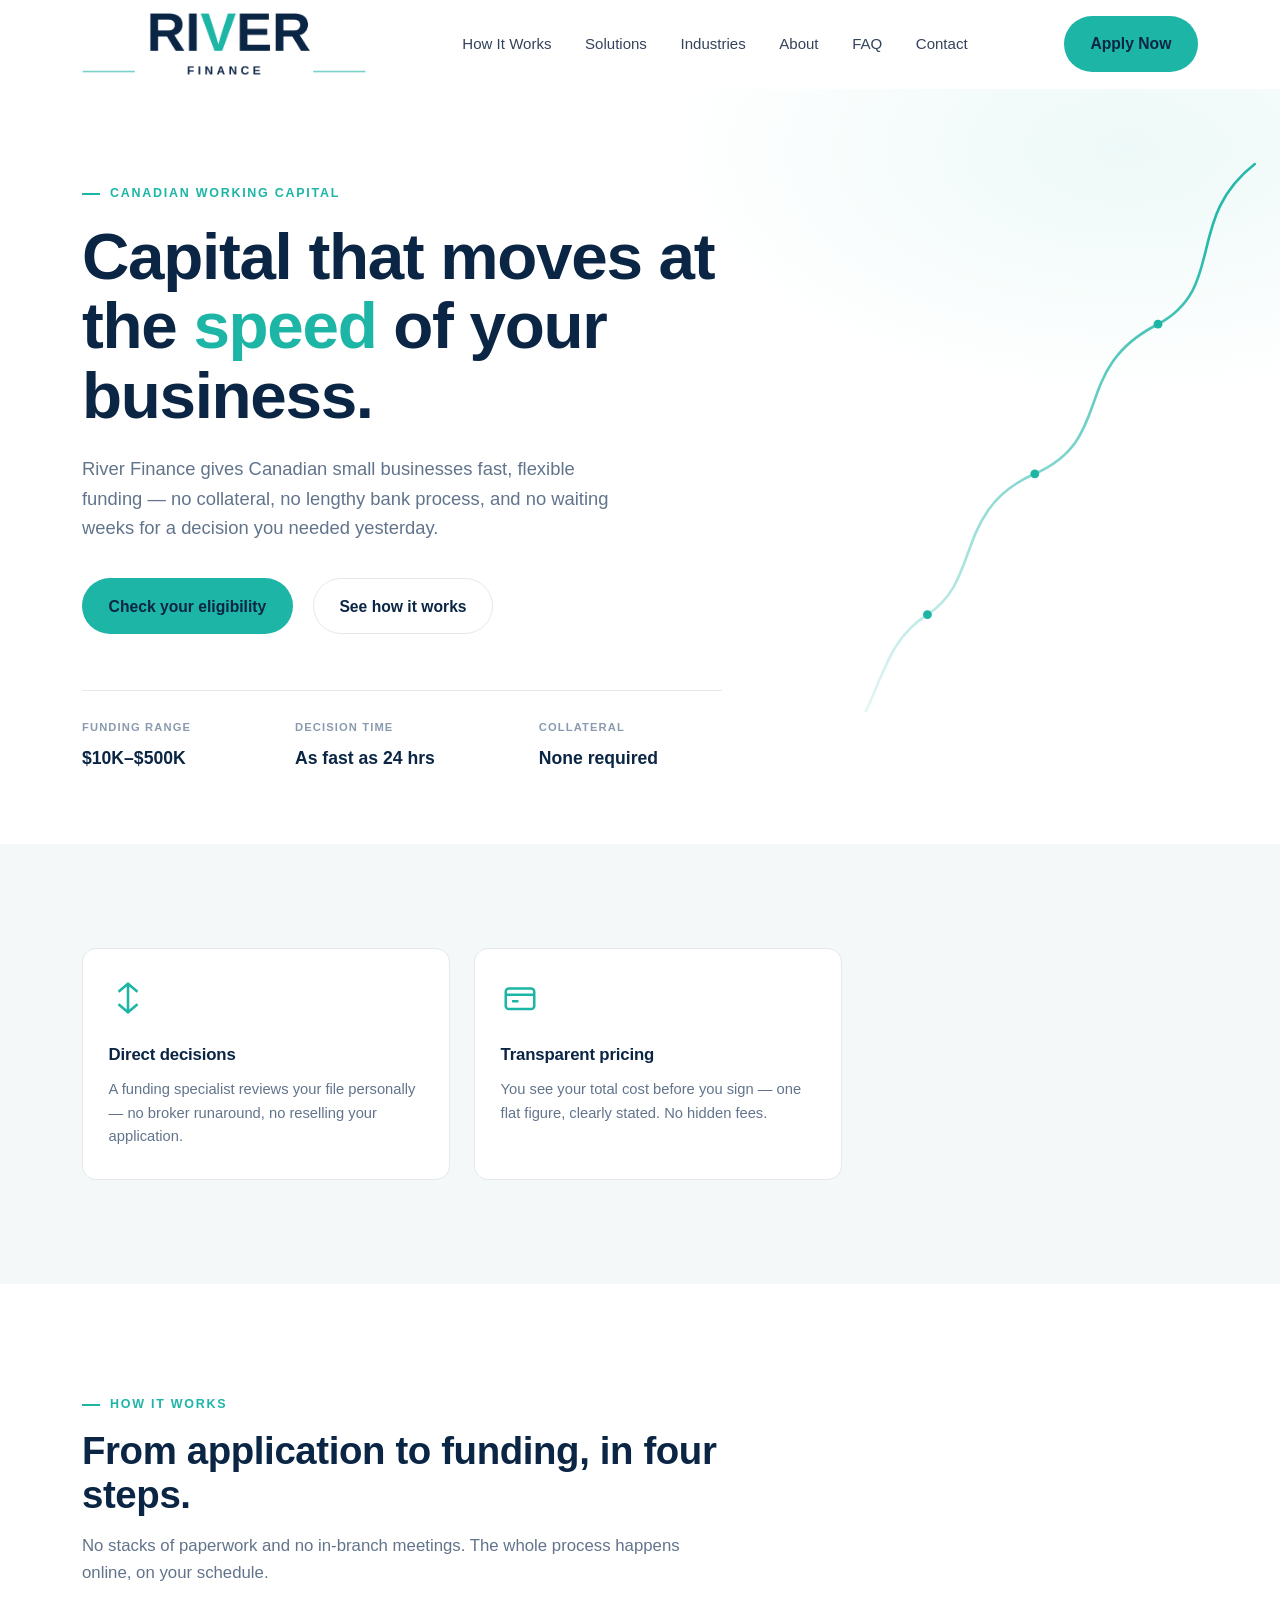
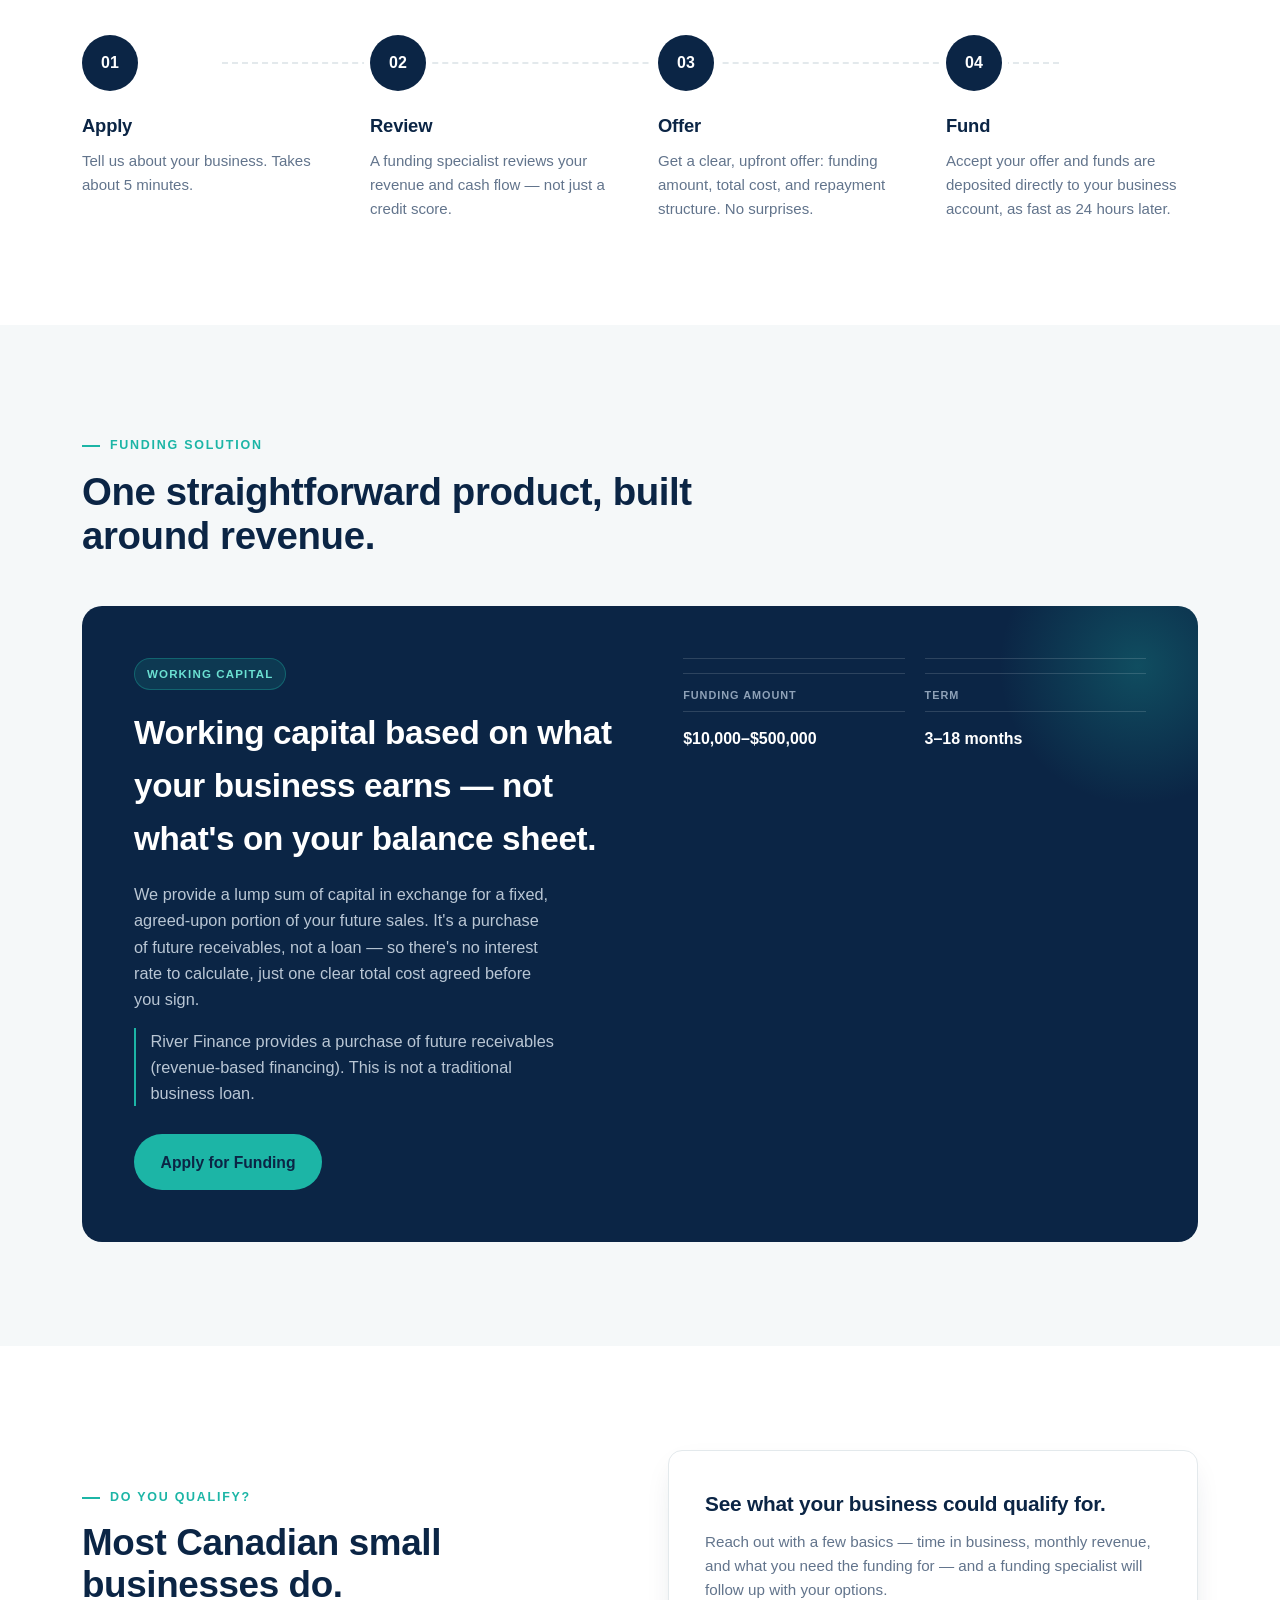
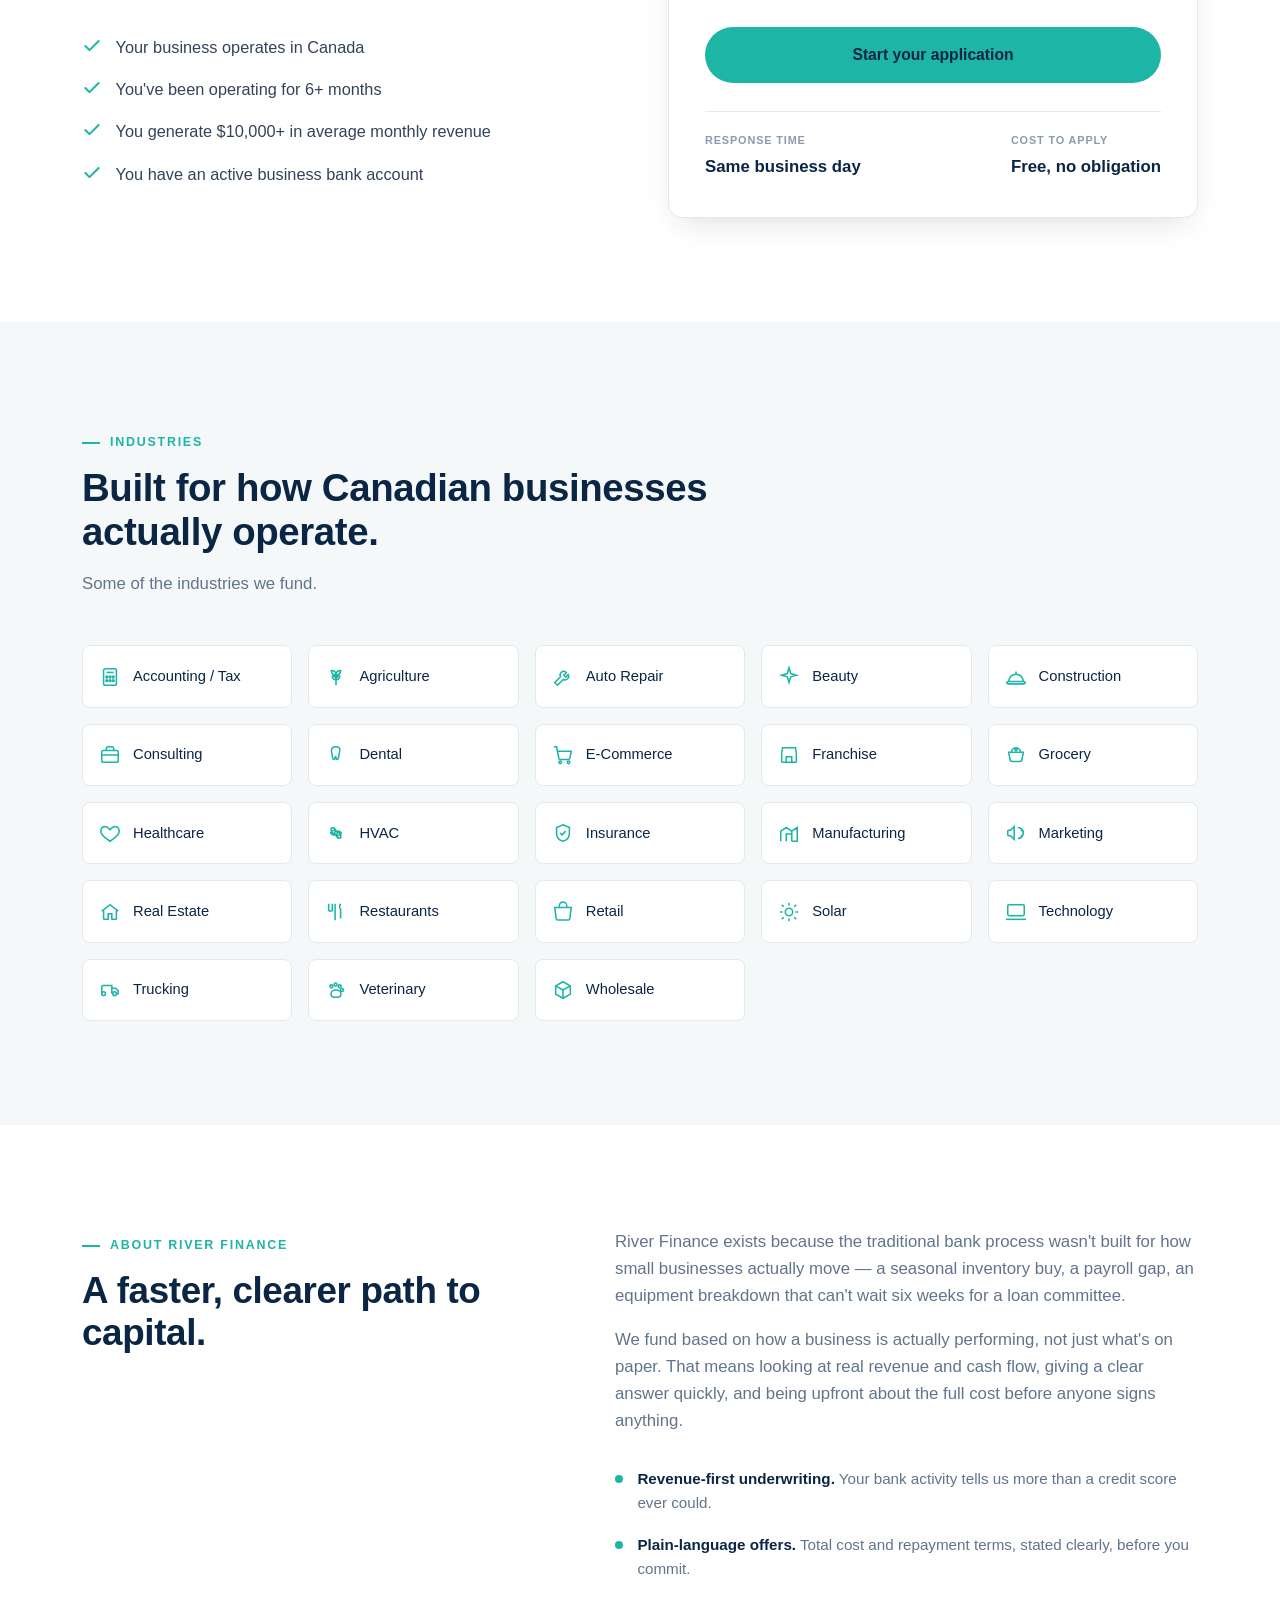
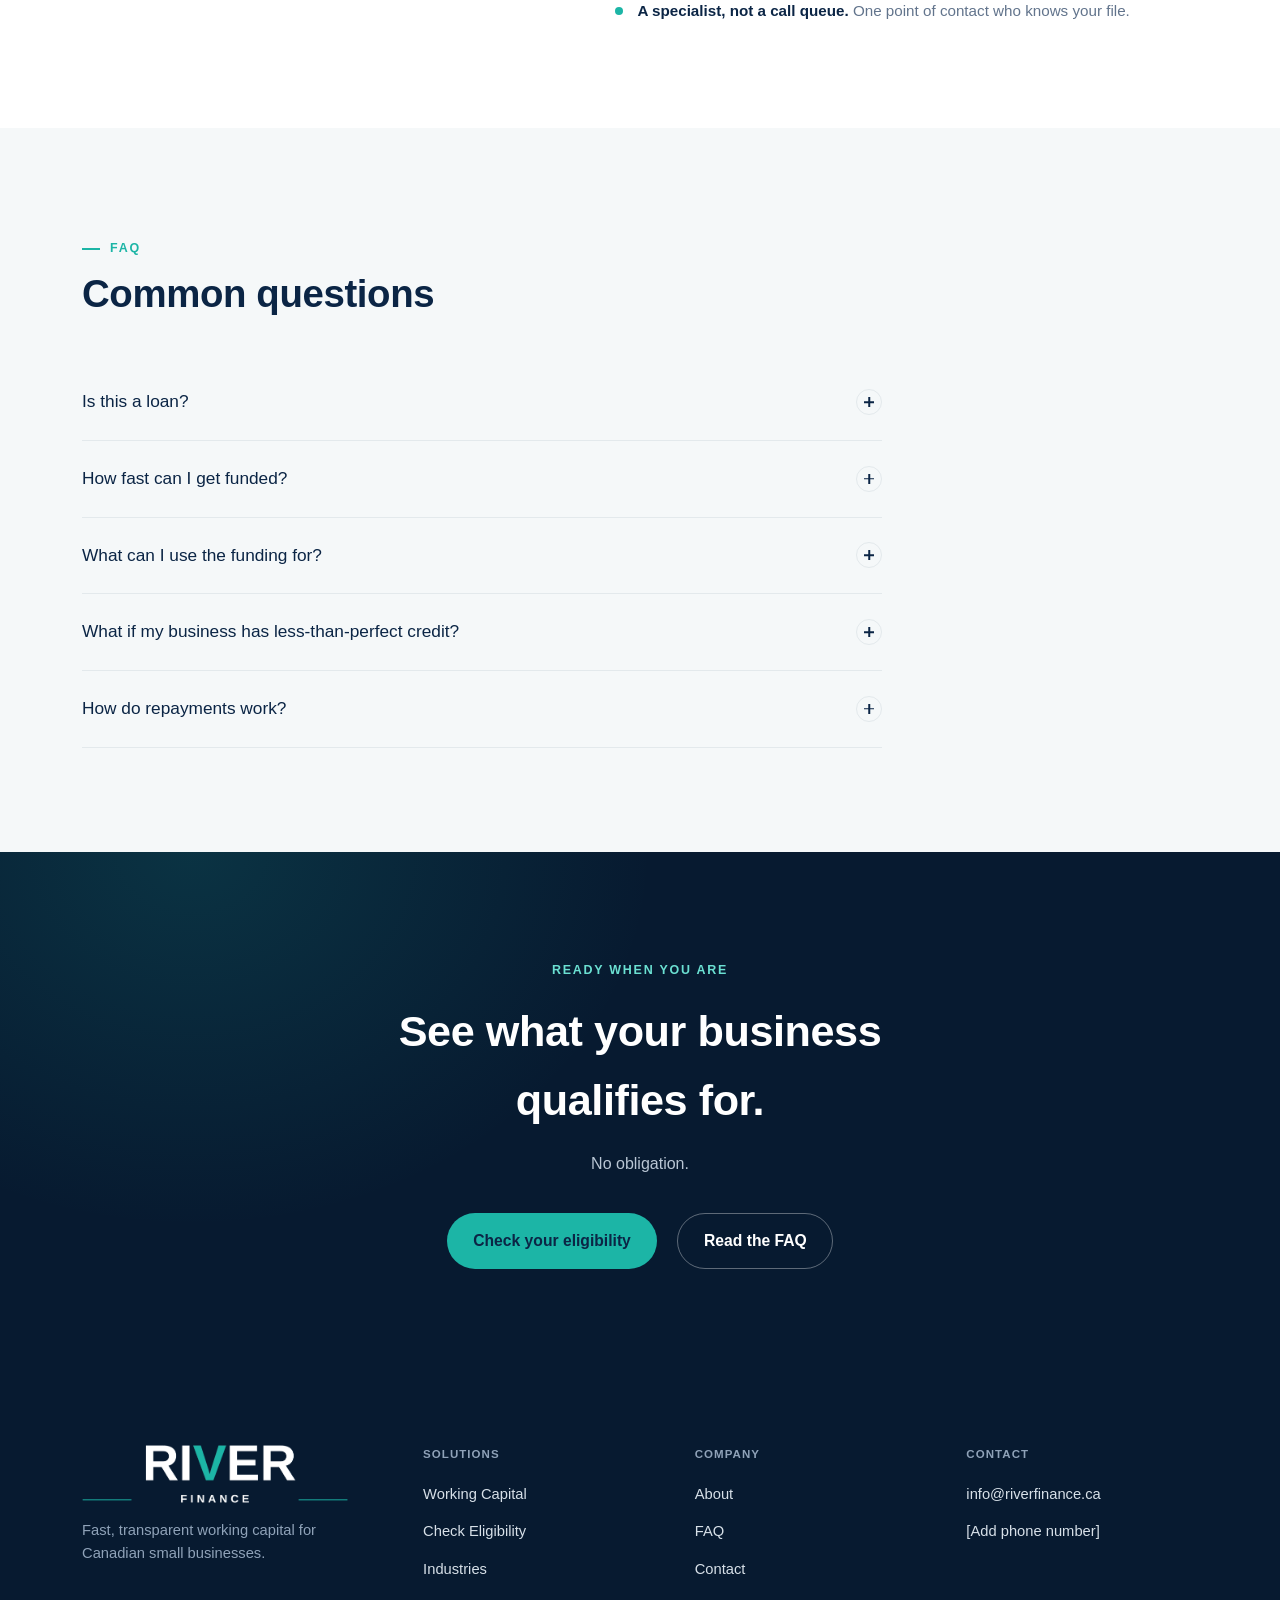
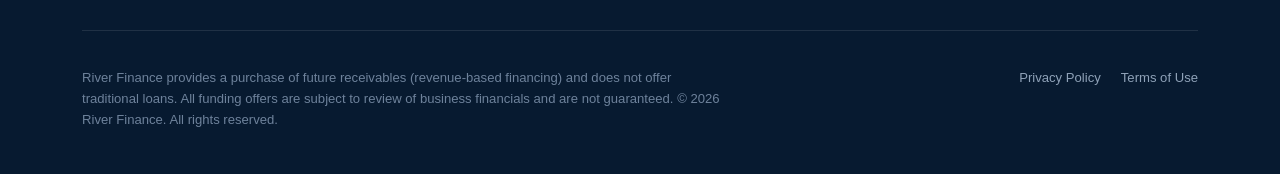
==== commit 92ad0796: "Add files via upload" ====
--- a/public/index.html
+++ b/public/index.html
@@ -1242,9 +1242,8 @@
       <div class="footer-col">
         <h4>Contact</h4>
         <ul>
-          <li><a href="mailto:hello@riverfinance.ca">hello@riverfinance.ca</a></li>
+          <li><a href="mailto:info@riverfinance.ca">info@riverfinance.ca</a></li>
           <li><a href="tel:">[Add phone number]</a></li>
-          <li><span style="font-size:0.92rem; color:#8FA2B8;">[Add business address], Canada</span></li>
         </ul>
       </div>
     </div>
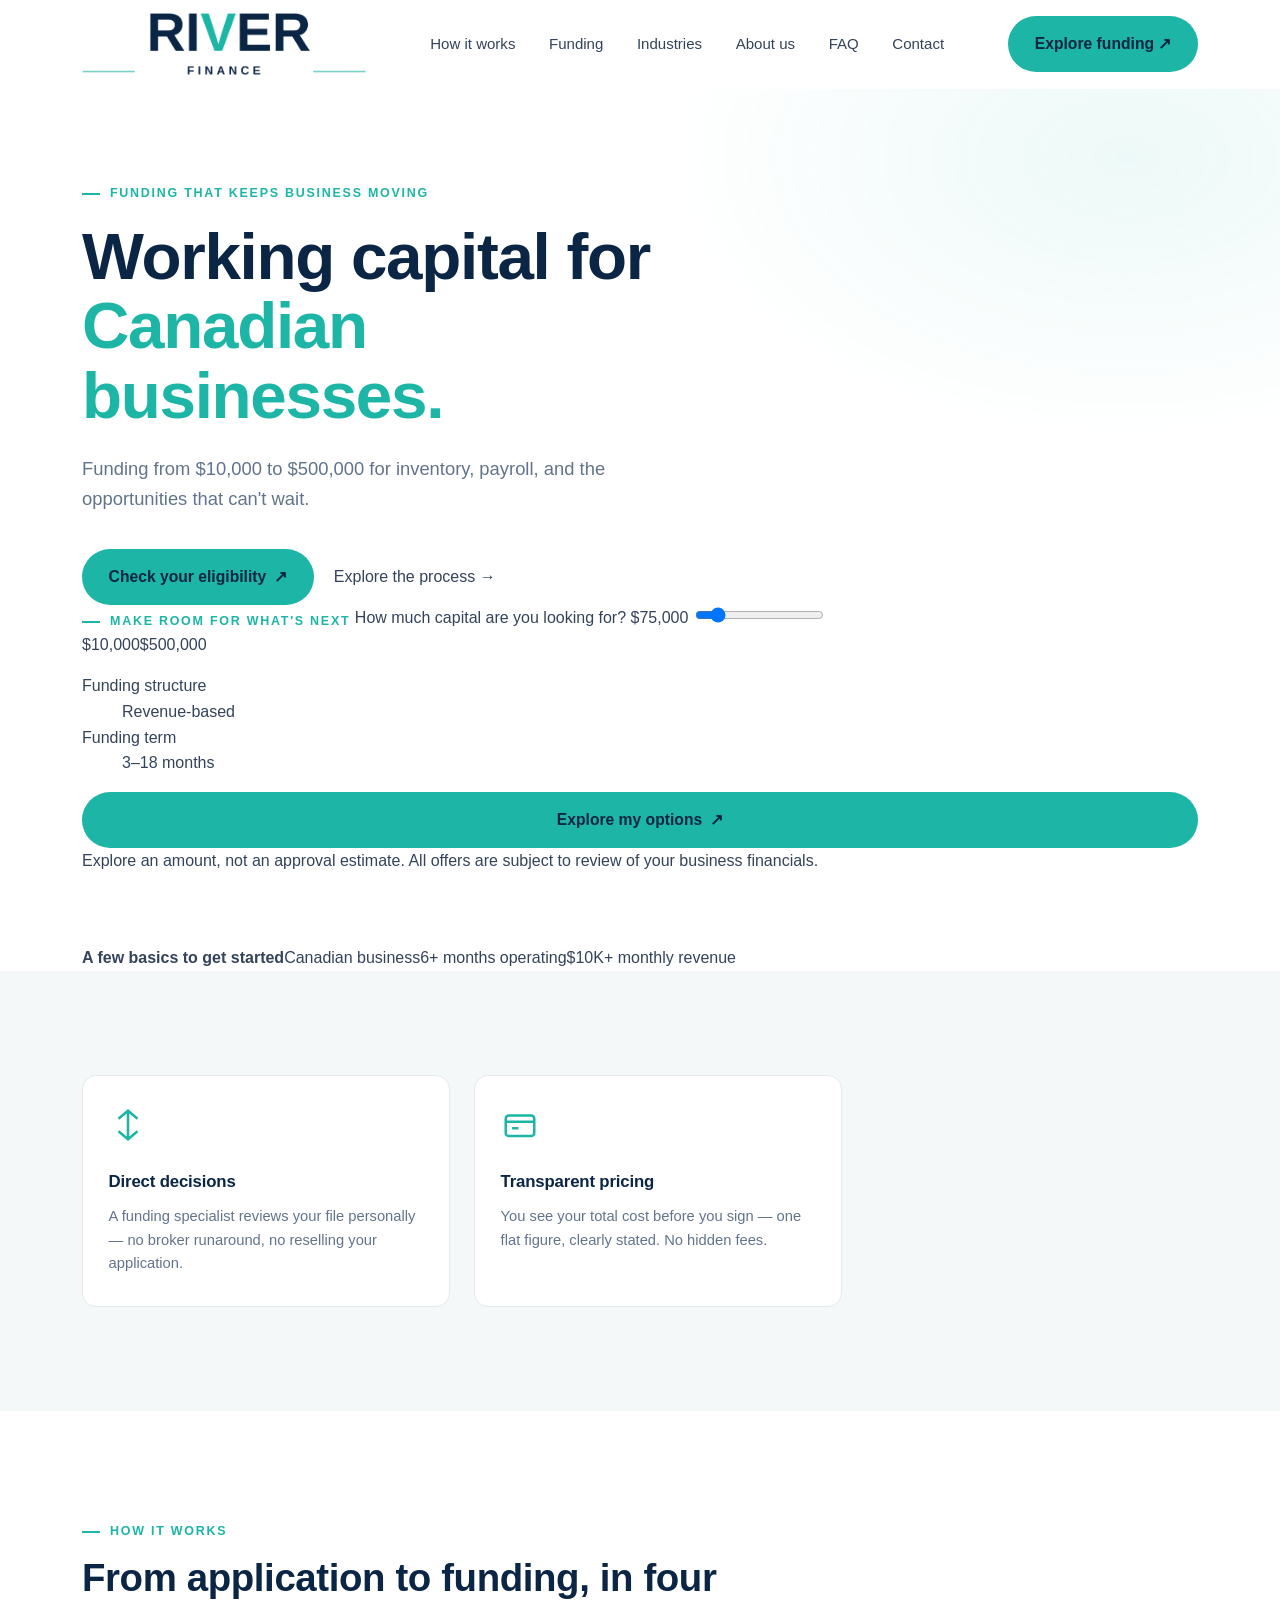
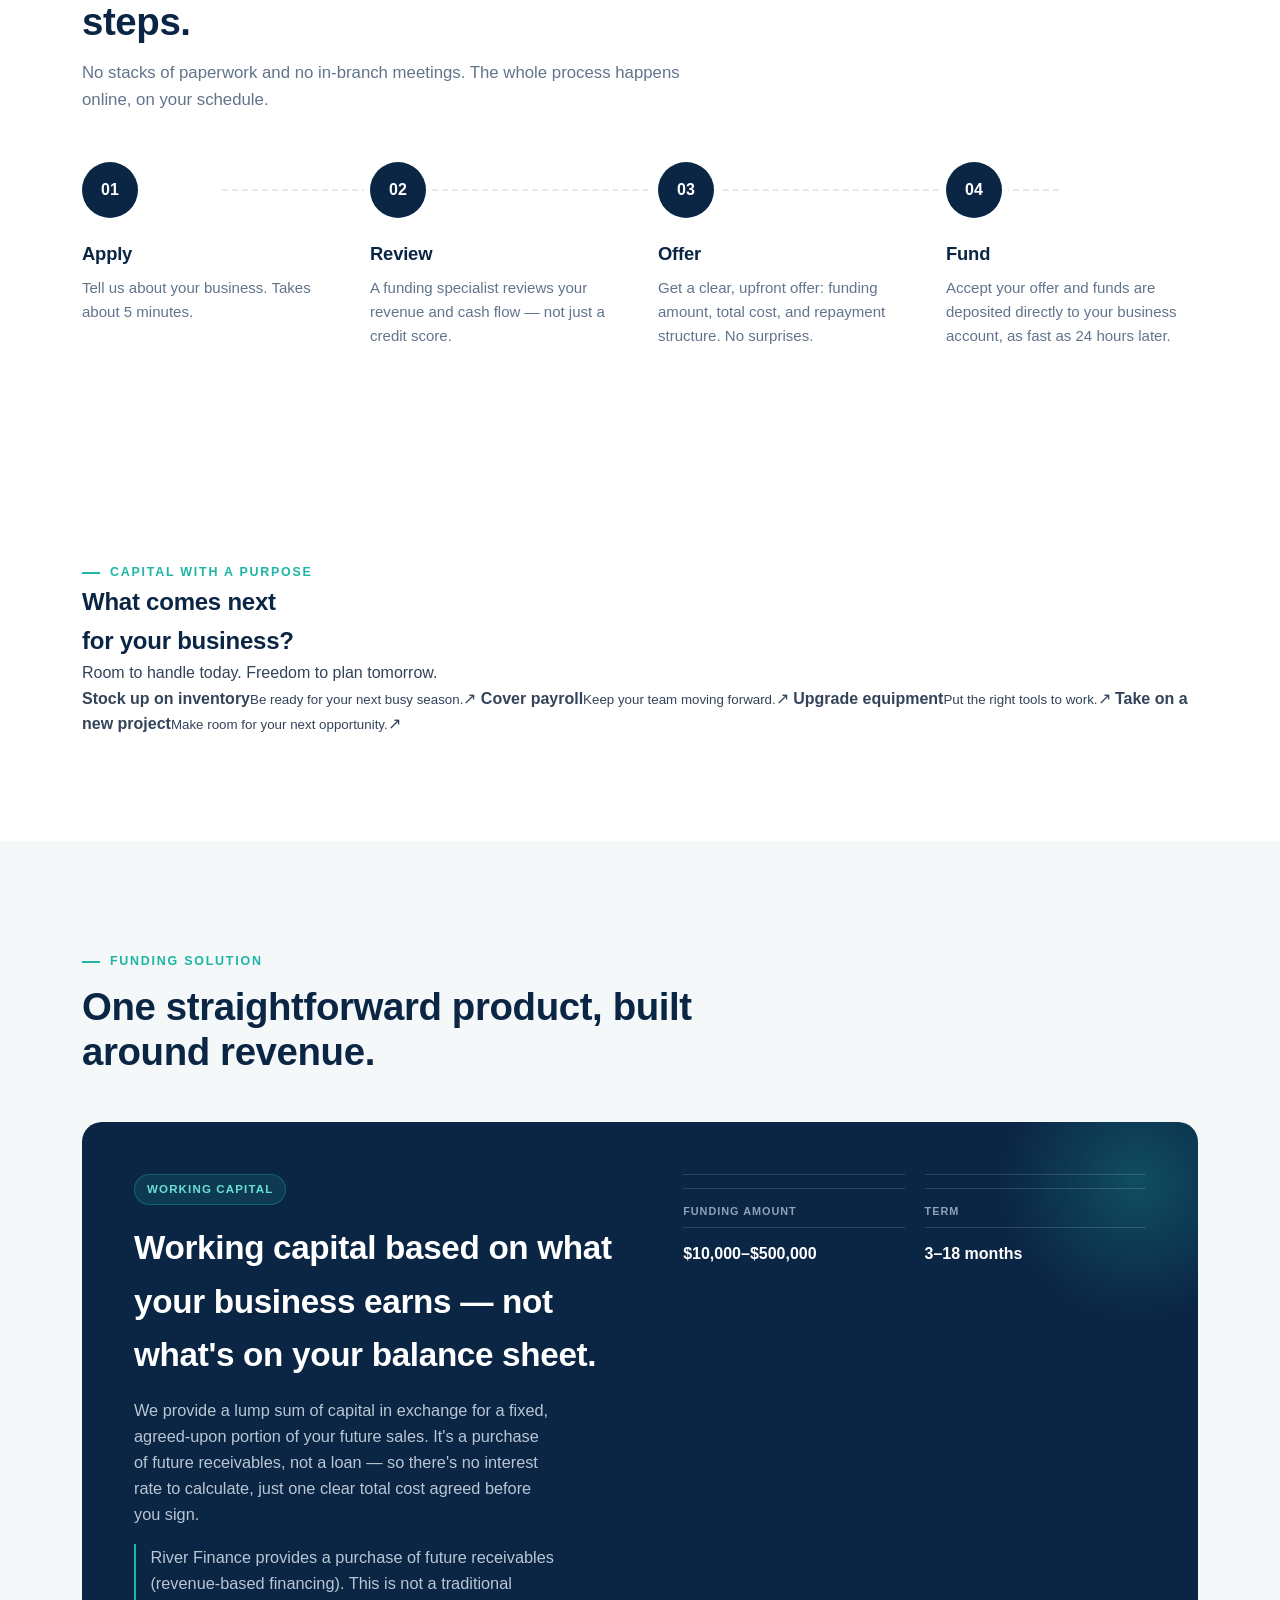
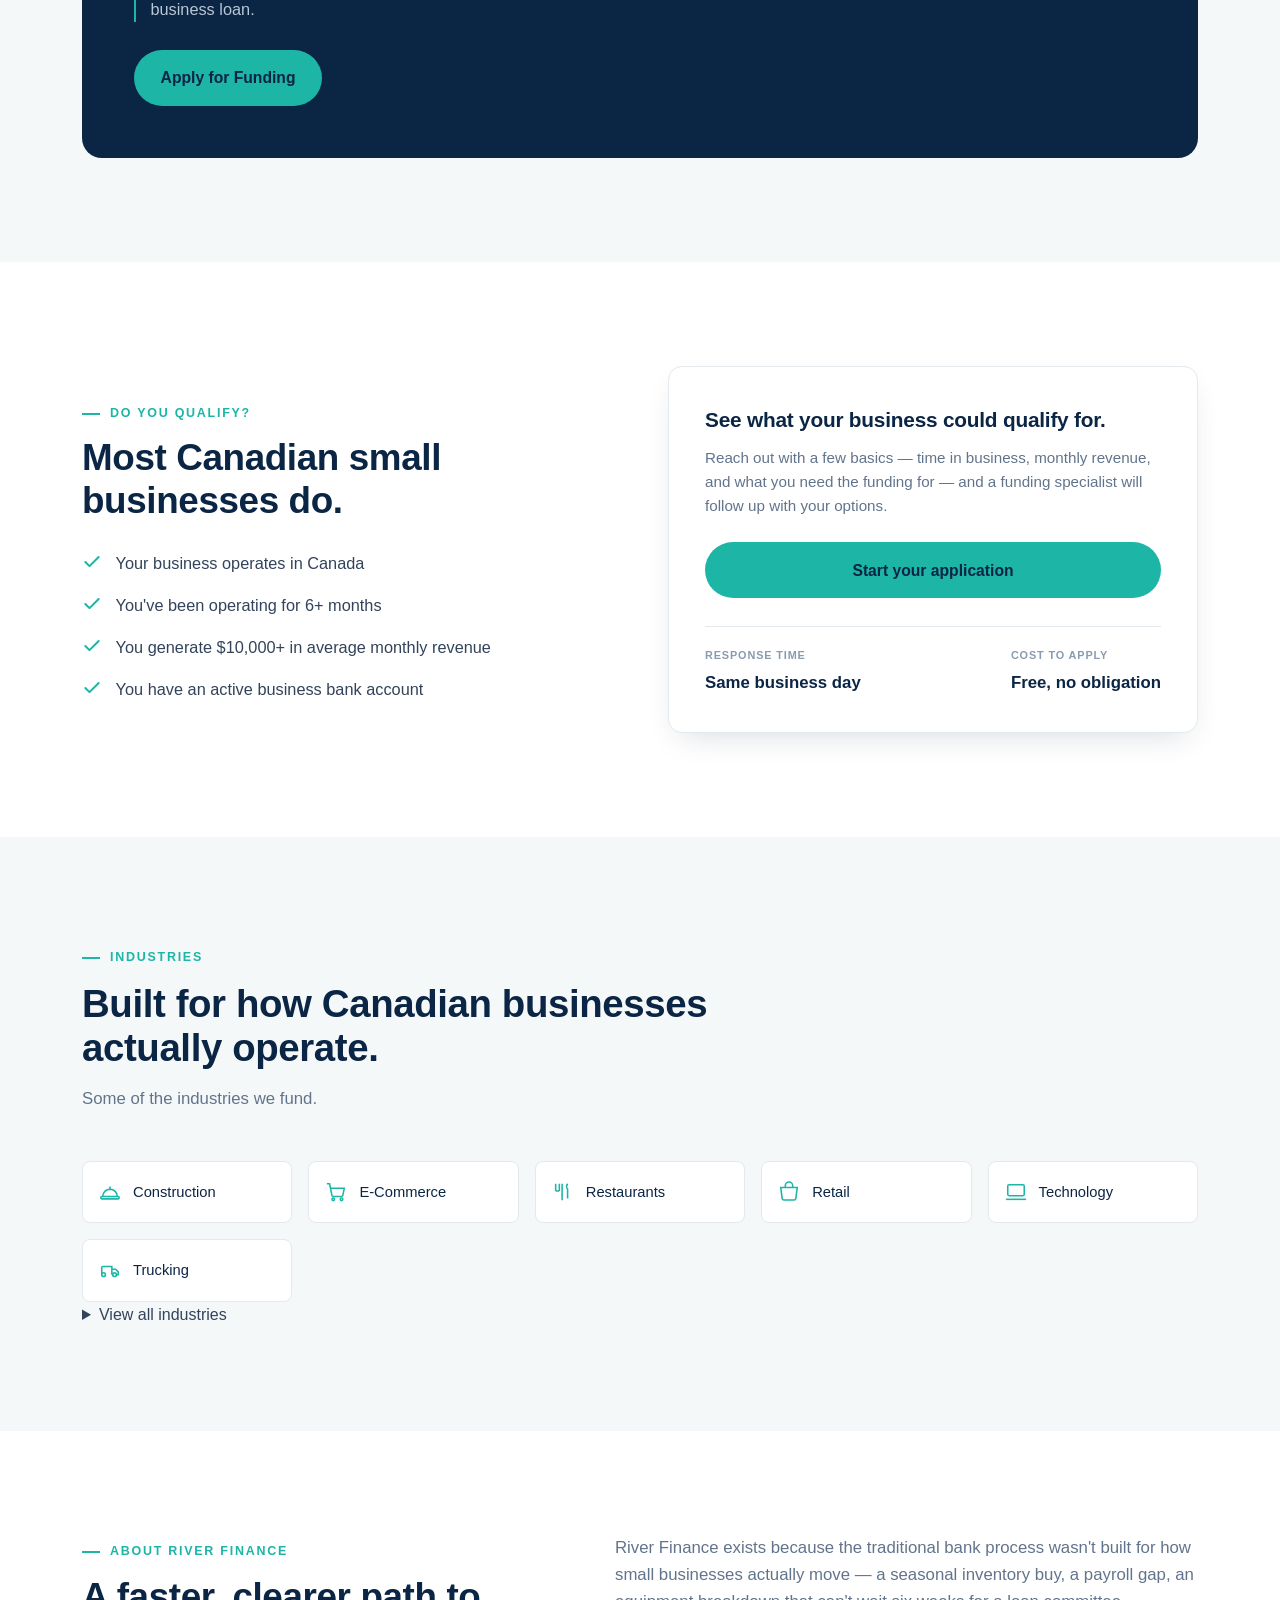
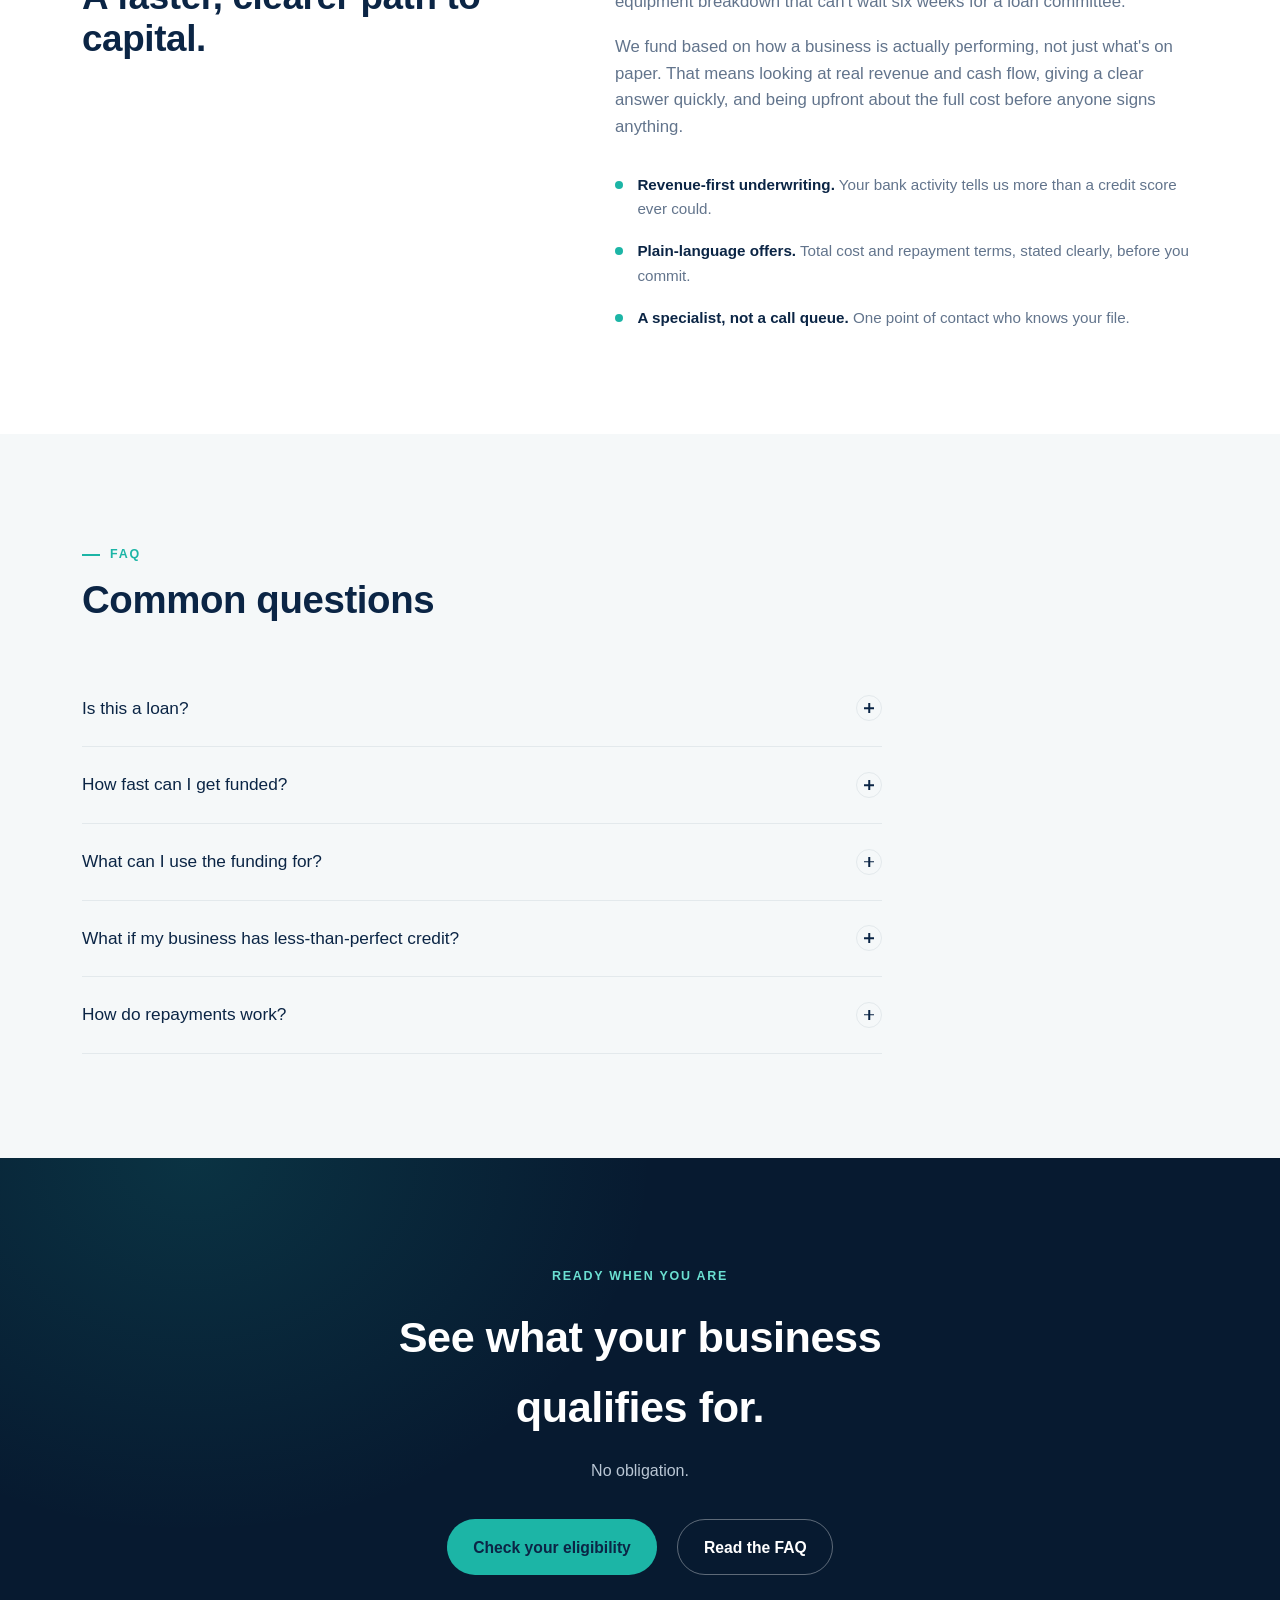
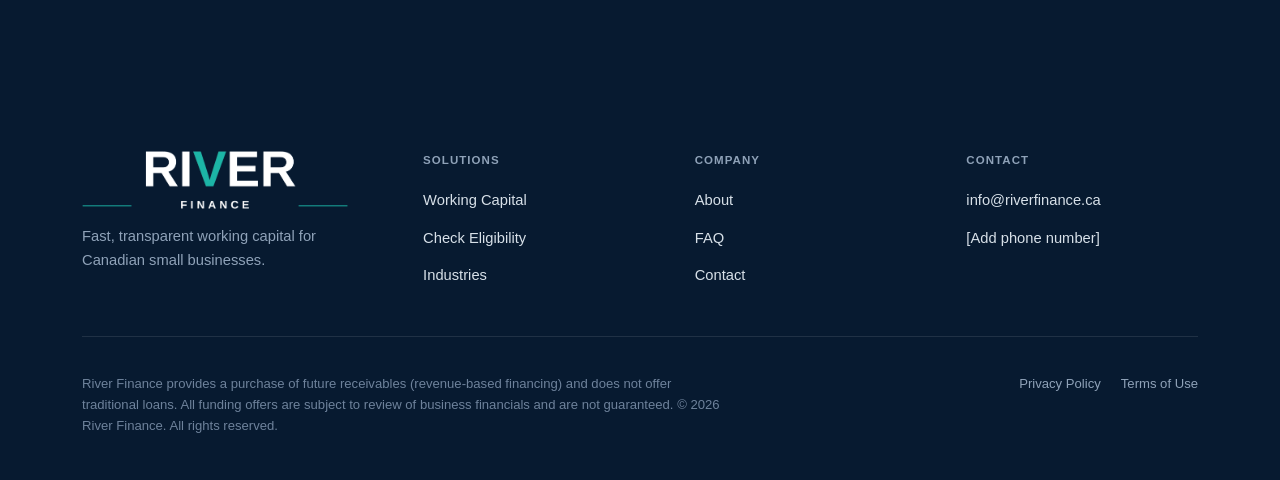
==== commit cb46429b: "Add files via upload" ====
--- a/public/index.html
+++ b/public/index.html
@@ -1,1371 +1,1376 @@
-<!DOCTYPE html>
-<html lang="en">
-<head>
-<meta charset="UTF-8">
-<meta name="viewport" content="width=device-width, initial-scale=1.0">
-<title>River Finance | Working Capital for Canadian Small Business</title>
-<meta name="description" content="River Finance provides fast, flexible working capital to Canadian small businesses — no collateral, decisions in as fast as 24 hours, repayment that flexes with your sales.">
-<meta name="theme-color" content="#0B2545">
-
-<meta property="og:title" content="River Finance | Working Capital for Canadian Small Business">
-<meta property="og:description" content="Fast, flexible funding for Canadian small businesses. No collateral. Decisions in as fast as 24 hours.">
-<meta property="og:type" content="website">
-<meta property="og:image" content="assets/og-image.png">
-<meta property="og:image:width" content="1200">
-<meta property="og:image:height" content="630">
-
-<link rel="icon" type="image/svg+xml" href="assets/favicon.svg">
-
-<link rel="preconnect" href="https://api.fontshare.com">
-<link rel="preconnect" href="https://fonts.googleapis.com">
-<link href="https://api.fontshare.com/v2/css?f[]=clash-display@500,600,700&f[]=general-sans@400,500,600&display=swap" rel="stylesheet">
-
-<style>
-  /* ---------------------------------------------------------
-     TOKENS
-  --------------------------------------------------------- */
-  :root{
-    --navy: #0B2545;
-    --navy-deep: #071A30;
-    --navy-soft: #16345C;
-
-    --teal: #1CB5A6;
-    --teal-dark: #148F84;
-    --teal-ink: #1CB5A6;      /* brand teal, used for text/icons */
-    --teal-tint: #E4F7F4;     /* light teal for badges/backgrounds */
-    --teal-on-dark: #6BE0D2;  /* light teal for labels on navy bg */
-
-    --ink: #33435A;
-    --ink-soft: #62748C;
-    --ink-faint: #8A9AAF;
-
-    --bg: #FFFFFF;
-    --bg-alt: #F5F8F9;
-    --line: #E3E9EC;
-
-    --font-display: 'Clash Display', 'General Sans', sans-serif;
-    --font-body: 'General Sans', -apple-system, BlinkMacSystemFont, sans-serif;
-    --font-label: 'General Sans', -apple-system, BlinkMacSystemFont, sans-serif;
-
-    --container: 1180px;
-    --radius: 14px;
-    --radius-sm: 8px;
-    --shadow-sm: 0 1px 2px rgba(11,37,69,0.06), 0 1px 1px rgba(11,37,69,0.04);
-    --shadow-md: 0 12px 32px -12px rgba(11,37,69,0.18);
-    --shadow-lg: 0 24px 60px -20px rgba(11,37,69,0.28);
-  }
-
-  /* ---------------------------------------------------------
-     RESET / BASE
-  --------------------------------------------------------- */
-  *,*::before,*::after{ box-sizing:border-box; }
-  html{ scroll-behavior:smooth; }
-  body{
-    margin:0;
-    font-family:var(--font-body);
-    color:var(--ink);
-    background:var(--bg);
-    -webkit-font-smoothing:antialiased;
-    line-height:1.6;
-  }
-  img{ max-width:100%; display:block; }
-  a{ color:inherit; text-decoration:none; }
-  ul{ margin:0; padding:0; list-style:none; }
-  h1,h2,h3,h4{ margin:0; font-family:var(--font-display); color:var(--navy); font-weight:600; letter-spacing:-0.01em; }
-  p{ margin:0; }
-  button{ font-family:inherit; cursor:pointer; }
-
-  :focus-visible{
-    outline: 2.5px solid var(--teal-dark);
-    outline-offset: 3px;
-    border-radius: 4px;
-  }
-
-  @media (prefers-reduced-motion: reduce){
-    html{ scroll-behavior:auto; }
-    *,*::before,*::after{ animation-duration:0.001ms !important; animation-iteration-count:1 !important; transition-duration:0.001ms !important; scroll-behavior:auto !important; }
-  }
-
-  .wrap{
-    max-width:var(--container);
-    margin:0 auto;
-    padding:0 32px;
-  }
-
-  .eyebrow{
-    font-family:var(--font-label);
-    font-size:0.78rem;
-    font-weight:600;
-    letter-spacing:0.14em;
-    text-transform:uppercase;
-    color:var(--teal-ink);
-    display:inline-flex;
-    align-items:center;
-    gap:10px;
-  }
-  .eyebrow::before{
-    content:'';
-    width:18px;height:2px;
-    background:var(--teal);
-    display:inline-block;
-  }
-  .eyebrow.on-dark{ color:var(--teal-on-dark); }
-
-  .section-head{
-    max-width:640px;
-    margin-bottom:3rem;
-  }
-  .section-head h2{
-    font-size:clamp(1.7rem, 3vw, 2.4rem);
-    margin-top:0.85rem;
-    line-height:1.15;
-  }
-  .section-head p{
-    margin-top:1rem;
-    color:var(--ink-soft);
-    font-size:1.05rem;
-  }
-  .section-head.center{ margin-left:auto; margin-right:auto; text-align:center; }
-  .section-head.center .eyebrow::before{ display:none; }
-
-  section{ padding:6.5rem 0; }
-  @media (max-width:720px){ section{ padding:4.25rem 0; } }
-
-  /* ---------------------------------------------------------
-     BUTTONS
-  --------------------------------------------------------- */
-  .btn{
-    display:inline-flex;
-    align-items:center;
-    justify-content:center;
-    gap:8px;
-    padding:0.9rem 1.6rem;
-    border-radius:100px;
-    font-weight:600;
-    font-size:0.98rem;
-    border:1.5px solid transparent;
-    transition:transform 0.15s ease, box-shadow 0.15s ease, background 0.15s ease, color 0.15s ease, border-color .15s ease;
-    white-space:nowrap;
-  }
-  .btn:hover{ transform:translateY(-1px); }
-  .btn:active{ transform:translateY(0); }
-
-  .btn-accent{ background:var(--teal); color:var(--navy); }
-  .btn-accent:hover{ background:var(--teal-dark); box-shadow:var(--shadow-md); }
-
-  .btn-primary{ background:var(--navy); color:#fff; }
-  .btn-primary:hover{ background:var(--navy-soft); box-shadow:var(--shadow-md); }
-
-  .btn-ghost{ background:transparent; color:var(--navy); border-color:var(--line); }
-  .btn-ghost:hover{ border-color:var(--navy); }
-
-  .btn-ghost-light{ background:transparent; color:#fff; border-color:rgba(255,255,255,0.35); }
-  .btn-ghost-light:hover{ border-color:#fff; }
-
-  .btn-block{ width:100%; }
-
-  /* ---------------------------------------------------------
-     HEADER / NAV
-  --------------------------------------------------------- */
-  .site-header{
-    position:sticky;
-    top:0;
-    z-index:100;
-    background:rgba(255,255,255,0.88);
-    backdrop-filter:blur(10px);
-    -webkit-backdrop-filter:blur(10px);
-    border-bottom:1px solid transparent;
-    transition:border-color 0.2s ease, box-shadow 0.2s ease;
-  }
-  .site-header.scrolled{
-    border-bottom-color:var(--line);
-    box-shadow:0 4px 24px -12px rgba(11,37,69,0.12);
-  }
-  .nav-inner{
-    display:flex;
-    align-items:center;
-    justify-content:space-between;
-    height:88px;
-  }
-  .brand{ display:flex; align-items:center; height:100%; text-decoration:none; }
-  .brand img{ height:62px; width:auto; }
-
-  .nav-links{
-    display:flex;
-    align-items:center;
-    gap:2.1rem;
-  }
-  .nav-links a{
-    font-size:0.94rem;
-    font-weight:500;
-    color:var(--ink);
-    position:relative;
-    padding:6px 0;
-  }
-  .nav-links a::after{
-    content:'';
-    position:absolute; left:0; right:100%; bottom:0;
-    height:2px; background:var(--teal);
-    transition:right 0.2s ease;
-  }
-  .nav-links a:hover::after{ right:0; }
-  .nav-links a:hover{ color:var(--navy); }
-
-  .nav-cta{ display:flex; align-items:center; gap:1.5rem; }
-
-  .nav-toggle{
-    display:none;
-    width:42px;height:42px;
-    border-radius:50%;
-    border:1.5px solid var(--line);
-    background:#fff;
-    align-items:center;
-    justify-content:center;
-  }
-  .nav-toggle span{
-    display:block;
-    width:16px; height:1.5px; background:var(--navy);
-    position:relative;
-  }
-  .nav-toggle span::before,.nav-toggle span::after{
-    content:'';
-    position:absolute; left:0;
-    width:16px; height:1.5px; background:var(--navy);
-    transition:transform 0.2s ease, opacity 0.2s ease;
-  }
-  .nav-toggle span::before{ top:-5px; }
-  .nav-toggle span::after{ top:5px; }
-  .nav-toggle[aria-expanded="true"] span{ background:transparent; }
-  .nav-toggle[aria-expanded="true"] span::before{ transform:translateY(5px) rotate(45deg); }
-  .nav-toggle[aria-expanded="true"] span::after{ transform:translateY(-5px) rotate(-45deg); }
-
-  .mobile-panel{
-    display:none;
-    position:fixed; inset:88px 0 0 0;
-    background:#fff;
-    z-index:99;
-    padding:2rem 32px;
-    overflow-y:auto;
-  }
-  .mobile-panel.open{ display:block; }
-  .mobile-panel a{
-    display:block;
-    font-family:var(--font-display);
-    font-size:1.5rem;
-    padding:0.75rem 0;
-    border-bottom:1px solid var(--line);
-    color:var(--navy);
-  }
-  .mobile-panel .btn{ margin-top:1.75rem; }
-
-  @media (max-width:900px){
-    .nav-links{ display:none; }
-    .nav-cta .btn{ display:none; }
-    .nav-toggle{ display:flex; }
-  }
-
-  /* ---------------------------------------------------------
-     CONTACT MODAL
-  --------------------------------------------------------- */
-  .modal-overlay{
-    position:fixed; inset:0;
-    background:rgba(7,26,48,0.6);
-    z-index:200;
-    display:flex;
-    align-items:center;
-    justify-content:center;
-    padding:24px;
-  }
-  .modal-overlay[hidden]{ display:none; }
-  .modal{
-    background:#fff;
-    border-radius:20px;
-    padding:2.5rem;
-    max-width:460px;
-    width:100%;
-    max-height:88vh;
-    overflow-y:auto;
-    position:relative;
-    box-shadow:var(--shadow-lg);
-  }
-  .modal-close{
-    position:absolute;
-    top:1.25rem; right:1.25rem;
-    width:34px; height:34px;
-    border-radius:50%;
-    border:1.5px solid var(--line);
-    background:#fff;
-    color:var(--navy);
-    font-size:1.3rem;
-    line-height:1;
-    display:flex; align-items:center; justify-content:center;
-  }
-  .modal-close:hover{ border-color:var(--navy); }
-  .modal h3{
-    font-size:1.5rem;
-    margin-top:0.75rem;
-    line-height:1.2;
-    padding-right:1.5rem;
-  }
-  .modal-sub{
-    margin-top:0.6rem;
-    color:var(--ink-soft);
-    font-size:0.95rem;
-  }
-  .contact-form{ margin-top:1.75rem; display:flex; flex-direction:column; gap:1.1rem; }
-  .contact-form label{
-    display:block;
-    font-size:0.85rem;
-    font-weight:500;
-    color:var(--navy);
-  }
-  .contact-form input,
-  .contact-form textarea{
-    width:100%;
-    margin-top:0.45rem;
-    padding:0.75rem 0.9rem;
-    border:1.5px solid var(--line);
-    border-radius:var(--radius-sm);
-    font-family:var(--font-body);
-    font-size:0.95rem;
-    color:var(--ink);
-    background:var(--bg-alt);
-    transition:border-color 0.15s ease;
-  }
-  .contact-form input:focus,
-  .contact-form textarea:focus{
-    outline:none;
-    border-color:var(--teal);
-  }
-  .contact-form textarea{ resize:vertical; min-height:90px; }
-  .contact-form .btn{ margin-top:0.25rem; }
-  .hp-field{
-    position:absolute;
-    left:-9999px;
-    width:1px; height:1px;
-    overflow:hidden;
-  }
-  .form-status{
-    margin-top:0.9rem;
-    font-size:0.85rem;
-    text-align:center;
-    min-height:1.2em;
-  }
-  .form-status[data-state="sending"]{ color:var(--ink-faint); }
-  .form-status[data-state="success"]{ color:var(--teal-dark); font-weight:600; }
-  .form-status[data-state="error"]{ color:#C0392B; }
-
-  /* ---------------------------------------------------------
-     HERO
-  --------------------------------------------------------- */
-  .hero{
-    position:relative;
-    padding:5.5rem 0 4.5rem;
-    overflow:hidden;
-    background:
-      radial-gradient(60% 55% at 88% 8%, rgba(28,181,166,0.08), transparent 60%),
-      var(--bg);
-  }
-  .hero-grid{
-    position:relative;
-    display:grid;
-    grid-template-columns:1fr;
-    z-index:1;
-  }
-  .hero-content{ max-width:660px; }
-  .hero h1{
-    font-size:clamp(2.5rem, 5.2vw, 4.1rem);
-    line-height:1.06;
-    margin-top:1.1rem;
-    letter-spacing:-0.02em;
-  }
-  .hero h1 em{
-    font-style:normal;
-    color:var(--teal-ink);
-  }
-  .hero-sub{
-    margin-top:1.5rem;
-    font-size:1.15rem;
-    color:var(--ink-soft);
-    max-width:540px;
-  }
-  .hero-actions{
-    margin-top:2.25rem;
-    display:flex;
-    align-items:center;
-    gap:1.25rem;
-    flex-wrap:wrap;
-  }
-  .hero-fineprint{
-    margin-top:1rem;
-    font-size:0.85rem;
-    color:var(--ink-faint);
-  }
-
-  .hero-river{
-    position:absolute;
-    right:-60px;
-    top:-20px;
-    width:440px;
-    max-width:42%;
-    z-index:0;
-    pointer-events:none;
-  }
-  .river-path{
-    stroke-dasharray:1700;
-    stroke-dashoffset:1700;
-    animation:draw 2.2s cubic-bezier(.4,0,.2,1) 0.15s forwards;
-  }
-  @keyframes draw{ to{ stroke-dashoffset:0; } }
-  .river-node{
-    animation:pulse 2.6s ease-in-out infinite;
-    transform-origin:center;
-  }
-  .river-node:nth-child(3){ animation-delay:0.4s; }
-  .river-node:nth-child(4){ animation-delay:0.8s; }
-  @keyframes pulse{
-    0%,100%{ opacity:0.55; transform:scale(1); }
-    50%{ opacity:1; transform:scale(1.5); }
-  }
-  @media (prefers-reduced-motion: reduce){
-    .river-path{ animation:none; stroke-dashoffset:0; }
-    .river-node{ animation:none; }
-  }
-  @media (max-width:900px){
-    .hero-river{ display:none; }
-  }
-
-  /* stat / spec strip */
-  .spec-strip{
-    margin-top:3.5rem;
-    border-top:1px solid var(--line);
-    padding-top:1.75rem;
-    display:grid;
-    grid-template-columns:repeat(3,auto);
-    gap:2.5rem;
-    max-width:640px;
-  }
-  .spec-item .label{
-    font-family:var(--font-label);
-    font-weight:600;
-    font-size:0.7rem;
-    letter-spacing:0.1em;
-    text-transform:uppercase;
-    color:var(--ink-faint);
-  }
-  .spec-item .value{
-    font-family:var(--font-label);
-    font-size:1.1rem;
-    font-weight:600;
-    color:var(--navy);
-    margin-top:0.4rem;
-  }
-  @media (max-width:760px){
-    .spec-strip{ grid-template-columns:repeat(2,1fr); gap:1.75rem 1.5rem; }
-  }
-
-  /* ---------------------------------------------------------
-     VALUE PROPS
-  --------------------------------------------------------- */
-  .value-props{ background:var(--bg-alt); }
-  .value-grid{
-    display:grid;
-    grid-template-columns:repeat(2,1fr);
-    gap:1.5rem;
-    max-width:760px;
-  }
-  .value-card{
-    background:#fff;
-    border:1px solid var(--line);
-    border-radius:var(--radius);
-    padding:1.9rem 1.6rem;
-  }
-  .value-card .icon{
-    width:38px;height:38px;
-    color:var(--teal-ink);
-  }
-  .value-card h3{
-    font-size:1.05rem;
-    margin-top:1.1rem;
-  }
-  .value-card p{
-    margin-top:0.55rem;
-    font-size:0.92rem;
-    color:var(--ink-soft);
-  }
-  @media (max-width:560px){ .value-grid{ grid-template-columns:1fr; } }
-
-  /* ---------------------------------------------------------
-     HOW IT WORKS
-  --------------------------------------------------------- */
-  .how-grid{
-    display:grid;
-    grid-template-columns:repeat(4,1fr);
-    gap:2.25rem;
-    position:relative;
-    margin-top:1rem;
-  }
-  .how-grid::before{
-    content:'';
-    position:absolute;
-    top:27px;
-    left:12.5%;
-    right:12.5%;
-    height:0;
-    border-top:2px dashed var(--line);
-    z-index:0;
-  }
-  .how-num{
-    width:56px;height:56px;
-    border-radius:50%;
-    background:var(--navy);
-    color:#fff;
-    display:flex;align-items:center;justify-content:center;
-    font-family:var(--font-label);
-    font-weight:600;
-    position:relative;
-    z-index:1;
-    box-shadow:0 0 0 6px #fff;
-  }
-  .how-step h3{
-    font-size:1.15rem;
-    margin-top:1.3rem;
-  }
-  .how-step p{
-    margin-top:0.5rem;
-    font-size:0.94rem;
-    color:var(--ink-soft);
-  }
-  @media (max-width:860px){
-    .how-grid{ grid-template-columns:1fr 1fr; row-gap:2.5rem; }
-    .how-grid::before{ display:none; }
-  }
-  @media (max-width:560px){ .how-grid{ grid-template-columns:1fr; } }
-
-  /* ---------------------------------------------------------
-     SOLUTION CARD
-  --------------------------------------------------------- */
-  .solutions{ background:var(--bg-alt); }
-  .solution-card{
-    background:var(--navy);
-    border-radius:20px;
-    padding:3.25rem;
-    color:#fff;
-    display:grid;
-    grid-template-columns:1.1fr 1fr;
-    gap:2.5rem;
-    position:relative;
-    overflow:hidden;
-  }
-  .solution-card::before{
-    content:'';
-    position:absolute;
-    right:-80px; top:-80px;
-    width:280px; height:280px;
-    border-radius:50%;
-    background:radial-gradient(circle, rgba(28,181,166,0.28), transparent 70%);
-  }
-  .solution-card .tag{
-    font-family:var(--font-label);
-    font-weight:600;
-    font-size:0.72rem;
-    letter-spacing:0.1em;
-    text-transform:uppercase;
-    color:var(--teal-on-dark);
-    background:rgba(28,181,166,0.14);
-    border:1px solid rgba(28,181,166,0.35);
-    padding:0.35rem 0.75rem;
-    border-radius:100px;
-    display:inline-block;
-  }
-  .solution-card h3{
-    color:#fff;
-    font-size:clamp(1.6rem,2.6vw,2.1rem);
-    margin-top:1rem;
-  }
-  .solution-card > div:first-child > p{
-    margin-top:1rem;
-    color:#B9C6D4;
-    font-size:1.02rem;
-    max-width:420px;
-  }
-  .solution-note{
-    margin-top:1.5rem;
-    font-size:0.85rem;
-    color:#8FA2B8;
-    border-left:2px solid var(--teal);
-    padding-left:0.9rem;
-    max-width:420px;
-  }
-  .solution-specs{
-    display:grid;
-    grid-template-columns:1fr 1fr;
-    gap:1.5rem 1.25rem;
-    align-content:start;
-    position:relative;
-  }
-  .solution-specs div{
-    border-top:1px solid rgba(255,255,255,0.14);
-    padding-top:0.85rem;
-  }
-  .solution-specs .k{
-    font-family:var(--font-label);
-    font-weight:600;
-    font-size:0.68rem;
-    letter-spacing:0.09em;
-    text-transform:uppercase;
-    color:#8FA2B8;
-  }
-  .solution-specs .v{
-    margin-top:0.4rem;
-    font-size:1rem;
-    font-weight:600;
-    color:#fff;
-  }
-  .solution-card .btn{ margin-top:1.75rem; }
-  @media (max-width:860px){
-    .solution-card{ grid-template-columns:1fr; padding:2.25rem; }
-  }
-  @media (max-width:480px){
-    .solution-specs{ grid-template-columns:1fr 1fr; }
-  }
-
-  /* ---------------------------------------------------------
-     ELIGIBILITY
-  --------------------------------------------------------- */
-  .eligibility-inner{
-    display:grid;
-    grid-template-columns:1fr 1fr;
-    gap:3.5rem;
-    align-items:center;
-  }
-  .check-list{ margin-top:1.75rem; display:flex; flex-direction:column; gap:1rem; }
-  .check-item{
-    display:flex; align-items:flex-start; gap:0.85rem;
-    font-size:1.02rem;
-    color:var(--ink);
-  }
-  .check-item svg{ flex-shrink:0; margin-top:2px; color:var(--teal-ink); }
-  .eligibility-note{
-    margin-top:1.5rem;
-    font-size:0.9rem;
-    color:var(--ink-soft);
-    background:var(--teal-tint);
-    border-radius:var(--radius-sm);
-    padding:0.9rem 1.1rem;
-  }
-  .eligibility-panel{
-    background:#fff;
-    border:1px solid var(--line);
-    border-radius:var(--radius);
-    padding:2.25rem;
-    box-shadow:var(--shadow-md);
-  }
-  .eligibility-panel h3{ font-size:1.3rem; }
-  .eligibility-panel p{ margin-top:0.6rem; color:var(--ink-soft); font-size:0.95rem; }
-  .eligibility-panel .btn{ margin-top:1.5rem; }
-  .mini-spec{
-    margin-top:1.75rem;
-    display:flex;
-    justify-content:space-between;
-    border-top:1px solid var(--line);
-    padding-top:1.25rem;
-  }
-  .mini-spec div{ font-family:var(--font-label); font-weight:600; }
-  .mini-spec .label{ font-size:0.68rem; letter-spacing:0.08em; text-transform:uppercase; color:var(--ink-faint); }
-  .mini-spec .value{ font-size:1.05rem; font-weight:600; color:var(--navy); margin-top:0.3rem; }
-
-  @media (max-width:860px){
-    .eligibility-inner{ grid-template-columns:1fr; }
-    .eligibility-panel{ order:-1; }
-  }
-
-  /* ---------------------------------------------------------
-     INDUSTRIES
-  --------------------------------------------------------- */
-  .industries{ background:var(--bg-alt); }
-  .industry-grid{
-    display:grid;
-    grid-template-columns:repeat(5,1fr);
-    gap:1rem;
-  }
-  .industry-card{
-    background:#fff;
-    border:1px solid var(--line);
-    border-radius:var(--radius-sm);
-    padding:1.15rem 1rem;
-    display:flex; align-items:center; gap:0.75rem;
-    font-weight:500;
-    font-size:0.92rem;
-    color:var(--navy);
-    transition:border-color 0.15s ease, transform 0.15s ease;
-  }
-  .industry-card:hover{ border-color:var(--teal); transform:translateY(-2px); }
-  .industry-card svg{ color:var(--teal-ink); flex-shrink:0; }
-  @media (max-width:960px){ .industry-grid{ grid-template-columns:repeat(3,1fr); } }
-  @media (max-width:680px){ .industry-grid{ grid-template-columns:repeat(2,1fr); } }
-  @media (max-width:420px){ .industry-grid{ grid-template-columns:1fr; } }
-
-  /* ---------------------------------------------------------
-     ABOUT
-  --------------------------------------------------------- */
-  .about-inner{
-    display:grid;
-    grid-template-columns:0.9fr 1.1fr;
-    gap:3.5rem;
-    align-items:start;
-  }
-  .about-inner h2{ font-size:clamp(1.7rem,3vw,2.3rem); margin-top:0.85rem; line-height:1.15; }
-  .about-copy p{ font-size:1.05rem; color:var(--ink-soft); }
-  .about-copy p + p{ margin-top:1.1rem; }
-  .about-points{ margin-top:2rem; display:flex; flex-direction:column; gap:1.1rem; }
-  .about-point{ display:flex; gap:0.9rem; }
-  .about-point .dot{ width:8px; height:8px; border-radius:50%; background:var(--teal); margin-top:8px; flex-shrink:0; }
-  .about-point b{ color:var(--navy); }
-  .about-point span{ color:var(--ink-soft); font-size:0.95rem; }
-  @media (max-width:860px){ .about-inner{ grid-template-columns:1fr; gap:2rem; } }
-
-  /* ---------------------------------------------------------
-     FAQ
-  --------------------------------------------------------- */
-  .faq-list{ max-width:800px; }
-  .faq-item{
-    border-bottom:1px solid var(--line);
-  }
-  .faq-item summary{
-    list-style:none;
-    display:flex;
-    align-items:center;
-    justify-content:space-between;
-    gap:1.5rem;
-    padding:1.5rem 0;
-    cursor:pointer;
-    font-family:var(--font-display);
-    font-weight:500;
-    font-size:1.08rem;
-    color:var(--navy);
-  }
-  .faq-item summary::-webkit-details-marker{ display:none; }
-  .faq-item .plus{
-    flex-shrink:0;
-    width:26px;height:26px;
-    border-radius:50%;
-    border:1.5px solid var(--line);
-    position:relative;
-    transition:transform 0.2s ease, border-color .2s ease;
-  }
-  .faq-item .plus::before,.faq-item .plus::after{
-    content:'';
-    position:absolute; background:var(--navy);
-    top:50%; left:50%;
-    transform:translate(-50%,-50%);
-  }
-  .faq-item .plus::before{ width:10px; height:1.5px; }
-  .faq-item .plus::after{ width:1.5px; height:10px; transition:opacity 0.2s ease; }
-  .faq-item[open] .plus{ border-color:var(--teal); transform:rotate(180deg); }
-  .faq-item[open] .plus::after{ opacity:0; }
-  .faq-item p{
-    padding:0 0 1.6rem;
-    color:var(--ink-soft);
-    max-width:640px;
-    font-size:0.98rem;
-  }
-
-  /* ---------------------------------------------------------
-     CTA BANNER
-  --------------------------------------------------------- */
-  .cta-banner{
-    background:var(--navy-deep);
-    background-image:radial-gradient(60% 120% at 15% 0%, rgba(28,181,166,0.16), transparent 60%);
-    color:#fff;
-    text-align:center;
-  }
-  .cta-banner .eyebrow{ justify-content:center; }
-  .cta-banner .eyebrow::before{ display:none; }
-  .cta-banner h2{
-    color:#fff;
-    font-size:clamp(1.9rem,3.6vw,2.7rem);
-    margin-top:1rem;
-    max-width:620px;
-    margin-left:auto; margin-right:auto;
-  }
-  .cta-banner p{
-    margin-top:1rem;
-    color:#B9C6D4;
-    max-width:480px;
-    margin-left:auto; margin-right:auto;
-  }
-  .cta-banner .hero-actions{ justify-content:center; margin-top:2.25rem; }
-  .cta-banner .hero-fineprint{ text-align:center; color:#7488A0; }
-
-  /* ---------------------------------------------------------
-     FOOTER
-  --------------------------------------------------------- */
-  .site-footer{
-    background:var(--navy-deep);
-    color:#B9C6D4;
-    padding-top:4.5rem;
-  }
-  .footer-top{
-    display:grid;
-    grid-template-columns:1.3fr 1fr 1fr 1fr;
-    gap:2.5rem;
-    padding-bottom:3rem;
-    border-bottom:1px solid rgba(255,255,255,0.1);
-  }
-  .footer-brand img{ height:58px; }
-  .footer-brand p{ margin-top:1rem; font-size:0.92rem; max-width:280px; color:#8FA2B8; }
-  .footer-col h4{
-    font-family:var(--font-label);
-    font-size:0.72rem;
-    letter-spacing:0.09em;
-    text-transform:uppercase;
-    color:#8FA2B8;
-    font-weight:600;
-  }
-  .footer-col ul{ margin-top:1.1rem; display:flex; flex-direction:column; gap:0.75rem; }
-  .footer-col a{ font-size:0.92rem; color:#D7E0E8; }
-  .footer-col a:hover{ color:var(--teal-on-dark); }
-  .footer-bottom{
-    display:flex;
-    justify-content:space-between;
-    align-items:flex-start;
-    gap:1.5rem;
-    padding:2.25rem 0 2.75rem;
-    font-size:0.82rem;
-    color:#6E829B;
-  }
-  .footer-bottom .disclosure{ max-width:640px; line-height:1.6; }
-  .footer-bottom .legal-links{ display:flex; gap:1.25rem; flex-shrink:0; white-space:nowrap; }
-  .footer-bottom .legal-links a{ color:#8FA2B8; font-size:0.82rem; }
-  .footer-bottom .legal-links a:hover{ color:#fff; }
-
-  @media (max-width:860px){
-    .footer-top{ grid-template-columns:1fr 1fr; }
-    .footer-bottom{ flex-direction:column; }
-  }
-  @media (max-width:520px){
-    .footer-top{ grid-template-columns:1fr; }
-  }
-
-  /* ---------------------------------------------------------
-     SCROLL REVEAL
-  --------------------------------------------------------- */
-  .reveal{ opacity:0; transform:translateY(18px); transition:opacity 0.6s ease, transform 0.6s ease; }
-  .reveal.in{ opacity:1; transform:translateY(0); }
-  @media (prefers-reduced-motion: reduce){
-    .reveal{ opacity:1; transform:none; transition:none; }
-  }
-
-  /* generic responsive text container */
-  @media (max-width:640px){
-    .wrap{ padding:0 20px; }
-    .hero-actions .btn{ width:100%; }
-  }
-</style>
-</head>
-<body>
-
-<!-- ============ HEADER ============ -->
-<header class="site-header" id="siteHeader">
-  <div class="wrap nav-inner">
-    <a href="#home" class="brand" aria-label="River Finance home">
-      <img src="assets/logo-full-navy.png" alt="River Finance">
-    </a>
-    <nav class="nav-links" aria-label="Primary">
-      <a href="#how-it-works">How It Works</a>
-      <a href="#solutions">Solutions</a>
-      <a href="#industries">Industries</a>
-      <a href="#about">About</a>
-      <a href="#faq">FAQ</a>
-      <a href="#" class="js-open-contact">Contact</a>
-    </nav>
-    <div class="nav-cta">
-      <a class="btn btn-accent js-open-contact" href="#">Apply Now</a>
-      <button class="nav-toggle" id="navToggle" aria-label="Toggle menu" aria-expanded="false" aria-controls="mobilePanel">
-        <span></span>
-      </button>
-    </div>
-  </div>
-</header>
-
-<div class="mobile-panel" id="mobilePanel">
-  <a href="#how-it-works">How It Works</a>
-  <a href="#solutions">Solutions</a>
-  <a href="#industries">Industries</a>
-  <a href="#about">About</a>
-  <a href="#faq">FAQ</a>
-  <a href="#" class="js-open-contact">Contact</a>
-  <a class="btn btn-accent btn-block js-open-contact" href="#">Apply Now</a>
-</div>
-
-<div class="modal-overlay" id="contactOverlay" hidden>
-  <div class="modal" role="dialog" aria-modal="true" aria-labelledby="contactModalTitle">
-    <button type="button" class="modal-close" id="contactClose" aria-label="Close contact form">&times;</button>
-    <span class="eyebrow">Get in touch</span>
-    <h3 id="contactModalTitle">Tell us about your business.</h3>
-    <p class="modal-sub">Send a few details and a funding specialist will follow up.</p>
-    <form id="contactForm" class="contact-form">
-      <label>Full name
-        <input type="text" name="name" autocomplete="name" required>
-      </label>
-      <label>Business name
-        <input type="text" name="business" autocomplete="organization" required>
-      </label>
-      <label>Email
-        <input type="email" name="email" autocomplete="email" required>
-      </label>
-      <label>Phone
-        <input type="tel" name="phone" autocomplete="tel">
-      </label>
-      <label>What do you need funding for?
-        <textarea name="message" rows="4"></textarea>
-      </label>
-      <div class="hp-field" aria-hidden="true">
-        <label for="company_website">Leave this field blank</label>
-        <input type="text" id="company_website" name="company_website" tabindex="-1" autocomplete="off">
-      </div>
-      <button type="submit" class="btn btn-accent btn-block" id="contactSubmitBtn">Send message</button>
-      <p class="form-status" id="contactStatus" role="status"></p>
-    </form>
-  </div>
-</div>
-
-<main>
-
-  <!-- ============ HERO ============ -->
-  <section class="hero" id="home">
-    <div class="wrap hero-grid">
-
-      <svg class="hero-river" viewBox="0 0 500 640" preserveAspectRatio="xMidYMin meet" aria-hidden="true">
-        <defs>
-          <linearGradient id="riverGrad" x1="20%" y1="0%" x2="0%" y2="100%">
-            <stop offset="0%" stop-color="#1CB5A6" stop-opacity="0.95"/>
-            <stop offset="100%" stop-color="#1CB5A6" stop-opacity="0.12"/>
-          </linearGradient>
-        </defs>
-        <path class="river-path" d="M 460 8 C 380 70 428 148 350 190 C 250 240 302 320 210 360 C 118 400 150 480 88 520 C 48 545 40 582 18 630"
-              fill="none" stroke="url(#riverGrad)" stroke-width="3" stroke-linecap="round"/>
-        <circle class="river-node" cx="350" cy="190" r="5" fill="#1CB5A6"/>
-        <circle class="river-node" cx="210" cy="360" r="5" fill="#1CB5A6"/>
-        <circle class="river-node" cx="88" cy="520" r="5" fill="#1CB5A6"/>
-      </svg>
-
-      <div class="hero-content">
-        <span class="eyebrow">Canadian working capital</span>
-        <h1>Capital that moves at the <em>speed</em> of your business.</h1>
-        <p class="hero-sub">River Finance gives Canadian small businesses fast, flexible funding — no collateral, no lengthy bank process, and no waiting weeks for a decision you needed yesterday.</p>
-        <div class="hero-actions">
-          <a href="#eligibility" class="btn btn-accent">Check your eligibility</a>
-          <a href="#how-it-works" class="btn btn-ghost">See how it works</a>
-        </div>
-
-        <div class="spec-strip">
-          <div class="spec-item">
-            <div class="label">Funding range</div>
-            <div class="value">$10K&ndash;$500K</div>
-          </div>
-          <div class="spec-item">
-            <div class="label">Decision time</div>
-            <div class="value">As fast as 24 hrs</div>
-          </div>
-          <div class="spec-item">
-            <div class="label">Collateral</div>
-            <div class="value">None required</div>
-          </div>
-        </div>
-      </div>
-    </div>
-  </section>
-
-  <!-- ============ VALUE PROPS ============ -->
-  <section class="value-props">
-    <div class="wrap">
-      <div class="value-grid">
-        <div class="value-card reveal">
-          <svg class="icon" viewBox="0 0 24 24" fill="none" stroke="currentColor" stroke-width="1.6"><path d="M12 3v18M6 8l6-5 6 5M6 16l6 5 6-5"/></svg>
-          <h3>Direct decisions</h3>
-          <p>A funding specialist reviews your file personally — no broker runaround, no reselling your application.</p>
-        </div>
-        <div class="value-card reveal">
-          <svg class="icon" viewBox="0 0 24 24" fill="none" stroke="currentColor" stroke-width="1.6"><rect x="3" y="6" width="18" height="13" rx="2"/><path d="M3 10h18M7 14h4"/></svg>
-          <h3>Transparent pricing</h3>
-          <p>You see your total cost before you sign — one flat figure, clearly stated. No hidden fees.</p>
-        </div>
-      </div>
-    </div>
-  </section>
-
-  <!-- ============ HOW IT WORKS ============ -->
-  <section id="how-it-works">
-    <div class="wrap">
-      <div class="section-head">
-        <span class="eyebrow">How it works</span>
-        <h2>From application to funding, in four steps.</h2>
-        <p>No stacks of paperwork and no in-branch meetings. The whole process happens online, on your schedule.</p>
-      </div>
-
-      <div class="how-grid">
-        <div class="how-step reveal">
-          <div class="how-num">01</div>
-          <h3>Apply</h3>
-          <p>Tell us about your business. Takes about 5 minutes.</p>
-        </div>
-        <div class="how-step reveal">
-          <div class="how-num">02</div>
-          <h3>Review</h3>
-          <p>A funding specialist reviews your revenue and cash flow — not just a credit score.</p>
-        </div>
-        <div class="how-step reveal">
-          <div class="how-num">03</div>
-          <h3>Offer</h3>
-          <p>Get a clear, upfront offer: funding amount, total cost, and repayment structure. No surprises.</p>
-        </div>
-        <div class="how-step reveal">
-          <div class="how-num">04</div>
-          <h3>Fund</h3>
-          <p>Accept your offer and funds are deposited directly to your business account, as fast as 24 hours later.</p>
-        </div>
-      </div>
-    </div>
-  </section>
-
-  <!-- ============ SOLUTION ============ -->
-  <section class="solutions" id="solutions">
-    <div class="wrap">
-      <div class="section-head">
-        <span class="eyebrow">Funding solution</span>
-        <h2>One straightforward product, built around revenue.</h2>
-      </div>
-
-      <div class="solution-card reveal">
-        <div>
-          <span class="tag">Working Capital</span>
-          <h3>Working capital based on what your business earns — not what's on your balance sheet.</h3>
-          <p>We provide a lump sum of capital in exchange for a fixed, agreed-upon portion of your future sales. It's a purchase of future receivables, not a loan — so there's no interest rate to calculate, just one clear total cost agreed before you sign.</p>
-          <p class="solution-note">River Finance provides a purchase of future receivables (revenue-based financing). This is not a traditional business loan.</p>
-          <a href="#" class="btn btn-accent js-open-contact">Apply for Funding</a>
-        </div>
-        <div class="solution-specs">
-          <div>
-            <div class="k">Funding amount</div>
-            <div class="v">$10,000&ndash;$500,000</div>
-          </div>
-          <div>
-            <div class="k">Term</div>
-            <div class="v">3&ndash;18 months</div>
-          </div>
-        </div>
-      </div>
-    </div>
-  </section>
-
-  <!-- ============ ELIGIBILITY ============ -->
-  <section id="eligibility">
-    <div class="wrap eligibility-inner">
-      <div>
-        <span class="eyebrow">Do you qualify?</span>
-        <h2 style="font-family:var(--font-display); font-size:clamp(1.7rem,3vw,2.3rem); margin-top:0.85rem; color:var(--navy); line-height:1.15;">Most Canadian small businesses do.</h2>
-        <div class="check-list">
-          <div class="check-item reveal">
-            <svg width="20" height="20" viewBox="0 0 24 24" fill="none" stroke="currentColor" stroke-width="2.4" stroke-linecap="round" stroke-linejoin="round"><path d="M20 6L9 17l-5-5"/></svg>
-            <span>Your business operates in Canada</span>
-          </div>
-          <div class="check-item reveal">
-            <svg width="20" height="20" viewBox="0 0 24 24" fill="none" stroke="currentColor" stroke-width="2.4" stroke-linecap="round" stroke-linejoin="round"><path d="M20 6L9 17l-5-5"/></svg>
-            <span>You've been operating for 6+ months</span>
-          </div>
-          <div class="check-item reveal">
-            <svg width="20" height="20" viewBox="0 0 24 24" fill="none" stroke="currentColor" stroke-width="2.4" stroke-linecap="round" stroke-linejoin="round"><path d="M20 6L9 17l-5-5"/></svg>
-            <span>You generate $10,000+ in average monthly revenue</span>
-          </div>
-          <div class="check-item reveal">
-            <svg width="20" height="20" viewBox="0 0 24 24" fill="none" stroke="currentColor" stroke-width="2.4" stroke-linecap="round" stroke-linejoin="round"><path d="M20 6L9 17l-5-5"/></svg>
-            <span>You have an active business bank account</span>
-          </div>
-        </div>
-      </div>
-
-      <div class="eligibility-panel reveal">
-        <h3>See what your business could qualify for.</h3>
-        <p>Reach out with a few basics — time in business, monthly revenue, and what you need the funding for — and a funding specialist will follow up with your options.</p>
-        <a href="#" class="btn btn-accent btn-block js-open-contact">Start your application</a>
-        <div class="mini-spec">
-          <div>
-            <div class="label">Response time</div>
-            <div class="value">Same business day</div>
-          </div>
-          <div>
-            <div class="label">Cost to apply</div>
-            <div class="value">Free, no obligation</div>
-          </div>
-        </div>
-      </div>
-    </div>
-  </section>
-
-  <!-- ============ INDUSTRIES ============ -->
-  <section class="industries" id="industries">
-    <div class="wrap">
-      <div class="section-head">
-        <span class="eyebrow">Industries</span>
-        <h2>Built for how Canadian businesses actually operate.</h2>
-        <p>Some of the industries we fund.</p>
-      </div>
-      <div class="industry-grid">
-        <div class="industry-card reveal"><svg width="22" height="22" viewBox="0 0 24 24" fill="none" stroke="currentColor" stroke-width="1.7"><rect x="5" y="3" width="14" height="18" rx="2"/><path d="M8 7h8"/><circle cx="8.5" cy="12" r="1"/><circle cx="12" cy="12" r="1"/><circle cx="15.5" cy="12" r="1"/><circle cx="8.5" cy="16" r="1"/><circle cx="12" cy="16" r="1"/><circle cx="15.5" cy="16" r="1"/></svg>Accounting / Tax</div>
-        <div class="industry-card reveal"><svg width="22" height="22" viewBox="0 0 24 24" fill="none" stroke="currentColor" stroke-width="1.7"><path d="M12 21V10M12 10c-3 0-5-2-5-5 3 0 5 2 5 5zm0 0c3 0 5-2 5-5-3 0-5 2-5 5zM12 15c-2.2 0-4-1.6-4-4 2.2 0 4 1.6 4 4zm0 0c2.2 0 4-1.6 4-4-2.2 0-4 1.6-4 4z"/></svg>Agriculture</div>
-        <div class="industry-card reveal"><svg width="22" height="22" viewBox="0 0 24 24" fill="none" stroke="currentColor" stroke-width="1.7"><path d="M14.7 6.3a4 4 0 00-5.4 5.4L3 18l3 3 6.3-6.3a4 4 0 005.4-5.4l-2.8 2.8-2-2 2.8-2.8z"/></svg>Auto Repair</div>
-        <div class="industry-card reveal"><svg width="22" height="22" viewBox="0 0 24 24" fill="none" stroke="currentColor" stroke-width="1.7"><path d="M12 2l1.8 6.2L20 10l-6.2 1.8L12 18l-1.8-6.2L4 10l6.2-1.8L12 2z"/></svg>Beauty</div>
-        <div class="industry-card reveal"><svg width="22" height="22" viewBox="0 0 24 24" fill="none" stroke="currentColor" stroke-width="1.7"><path d="M4 17a8 8 0 0116 0"/><rect x="2" y="17" width="20" height="2.5" rx="1.2"/><path d="M12 6v4"/></svg>Construction</div>
-        <div class="industry-card reveal"><svg width="22" height="22" viewBox="0 0 24 24" fill="none" stroke="currentColor" stroke-width="1.7"><rect x="3" y="7" width="18" height="13" rx="2"/><path d="M8 7V5a2 2 0 012-2h4a2 2 0 012 2v2M3 12h18"/></svg>Consulting</div>
-        <div class="industry-card reveal"><svg width="22" height="22" viewBox="0 0 24 24" fill="none" stroke="currentColor" stroke-width="1.7"><path d="M12 3c-3 0-5 1.8-5 4.5 0 2 .7 3 .9 5.3.2 2 .6 4.2 2 4.2.9 0 1-1.6 1.1-2.7.1-.7.9-.7 1 0 .1 1.1.2 2.7 1.1 2.7 1.4 0 1.8-2.2 2-4.2.2-2.3.9-3.3.9-5.3C17 4.8 15 3 12 3z"/></svg>Dental</div>
-        <div class="industry-card reveal"><svg width="22" height="22" viewBox="0 0 24 24" fill="none" stroke="currentColor" stroke-width="1.7"><circle cx="9" cy="20" r="1.4"/><circle cx="18" cy="20" r="1.4"/><path d="M2 3h3l2.5 12.5A2 2 0 009.5 17h8a2 2 0 002-1.6L21 8H6"/></svg>E-Commerce</div>
-        <div class="industry-card reveal"><svg width="22" height="22" viewBox="0 0 24 24" fill="none" stroke="currentColor" stroke-width="1.7"><path d="M4 10l1-6h14l1 6"/><path d="M4 10v9a1 1 0 001 1h14a1 1 0 001-1v-9"/><path d="M9 20v-6h6v6"/></svg>Franchise</div>
-        <div class="industry-card reveal"><svg width="22" height="22" viewBox="0 0 24 24" fill="none" stroke="currentColor" stroke-width="1.7"><path d="M4 9h16l-1.6 8.5a2 2 0 01-2 1.5H7.6a2 2 0 01-2-1.5L4 9z"/><path d="M7 9a5 5 0 0110 0"/><circle cx="12" cy="6" r="1.2"/></svg>Grocery</div>
-        <div class="industry-card reveal"><svg width="22" height="22" viewBox="0 0 24 24" fill="none" stroke="currentColor" stroke-width="1.7"><path d="M12 21s-7-4.35-9.5-8.5C.8 8.6 3 5 6.5 5c2 0 3.2 1 5.5 3.5C14.3 6 15.5 5 17.5 5 21 5 23.2 8.6 21.5 12.5 19 16.65 12 21 12 21z"/></svg>Healthcare</div>
-        <div class="industry-card reveal"><svg width="22" height="22" viewBox="0 0 24 24" fill="none" stroke="currentColor" stroke-width="1.7"><circle cx="12" cy="12" r="1.6"/><path d="M12 10.4c-.6-2.7-2.6-4.4-5-3.9-1 3 .3 5.6 3 6.4M12 10.4c2.4-1.2 5-.5 5.9 1.8-1.5 2.8-4.3 3.3-6.4 1.6M12 13.6c.6 2.7 2.6 4.4 5 3.9 1-3-.3-5.6-3-6.4M12 13.6c-2.4 1.2-5 .5-5.9-1.8 1.5-2.8 4.3-3.3 6.4-1.6"/></svg>HVAC</div>
-        <div class="industry-card reveal"><svg width="22" height="22" viewBox="0 0 24 24" fill="none" stroke="currentColor" stroke-width="1.7"><path d="M12 3l7 3v6c0 5-3 8-7 9-4-1-7-4-7-9V6l7-3z"/><path d="M9 12l2 2 4-4"/></svg>Insurance</div>
-        <div class="industry-card reveal"><svg width="22" height="22" viewBox="0 0 24 24" fill="none" stroke="currentColor" stroke-width="1.7"><path d="M3 21V10l6-4 6 4v11M9 21V13h6v8M15 10l6-4v15h-6"/></svg>Manufacturing</div>
-        <div class="industry-card reveal"><svg width="22" height="22" viewBox="0 0 24 24" fill="none" stroke="currentColor" stroke-width="1.7"><path d="M3 10v4a1 1 0 001 1h2l4 4V5L6 9H4a1 1 0 00-1 1z"/><path d="M14 6a6 6 0 010 12M17 9a3 3 0 010 6"/></svg>Marketing</div>
-        <div class="industry-card reveal"><svg width="22" height="22" viewBox="0 0 24 24" fill="none" stroke="currentColor" stroke-width="1.7"><path d="M3 11l9-7 9 7"/><path d="M5 10v9a1 1 0 001 1h4v-6h4v6h4a1 1 0 001-1v-9"/></svg>Real Estate</div>
-        <div class="industry-card reveal"><svg width="22" height="22" viewBox="0 0 24 24" fill="none" stroke="currentColor" stroke-width="1.7"><path d="M4 3v8m4-8v8m-4 0h4m3-8v18M17 3c-1.5 2-1.5 4 0 6v10"/></svg>Restaurants</div>
-        <div class="industry-card reveal"><svg width="22" height="22" viewBox="0 0 24 24" fill="none" stroke="currentColor" stroke-width="1.7"><path d="M3 7h18l-1.5 12a2 2 0 01-2 1.8H6.5a2 2 0 01-2-1.8L3 7zM8 7V5a4 4 0 018 0v2"/></svg>Retail</div>
-        <div class="industry-card reveal"><svg width="22" height="22" viewBox="0 0 24 24" fill="none" stroke="currentColor" stroke-width="1.7"><circle cx="12" cy="12" r="4"/><path d="M12 2v3M12 19v3M4.2 4.2l2.1 2.1M17.7 17.7l2.1 2.1M2 12h3M19 12h3M4.2 19.8l2.1-2.1M17.7 6.3l2.1-2.1"/></svg>Solar</div>
-        <div class="industry-card reveal"><svg width="22" height="22" viewBox="0 0 24 24" fill="none" stroke="currentColor" stroke-width="1.7"><rect x="3" y="4" width="18" height="12" rx="1.5"/><path d="M1 20h22"/></svg>Technology</div>
-        <div class="industry-card reveal"><svg width="22" height="22" viewBox="0 0 24 24" fill="none" stroke="currentColor" stroke-width="1.7"><path d="M3 16V8a1 1 0 011-1h10v9M14 10h4l3 3v3h-2M3 16a2 2 0 104 0 2 2 0 00-4 0zm12 0a2 2 0 104 0 2 2 0 00-4 0z"/></svg>Trucking</div>
-        <div class="industry-card reveal"><svg width="22" height="22" viewBox="0 0 24 24" fill="none" stroke="currentColor" stroke-width="1.7"><circle cx="7" cy="8" r="1.6"/><circle cx="11.5" cy="6" r="1.6"/><circle cx="16" cy="8" r="1.6"/><circle cx="18.5" cy="12" r="1.6"/><path d="M12 12c-3 0-5.5 2-5.5 4.5S8.5 20 12 20s5.5-1 5.5-3.5S15 12 12 12z"/></svg>Veterinary</div>
-        <div class="industry-card reveal"><svg width="22" height="22" viewBox="0 0 24 24" fill="none" stroke="currentColor" stroke-width="1.7"><path d="M12 3l8 4.5v9L12 21l-8-4.5v-9L12 3z"/><path d="M4 7.5L12 12l8-4.5M12 12v9"/></svg>Wholesale</div>
-      </div>
-    </div>
-  </section>
-
-  <!-- ============ ABOUT ============ -->
-  <section id="about">
-    <div class="wrap about-inner">
-      <div>
-        <span class="eyebrow">About River Finance</span>
-        <h2>A faster, clearer path to capital.</h2>
-      </div>
-      <div class="about-copy">
-        <p>River Finance exists because the traditional bank process wasn't built for how small businesses actually move — a seasonal inventory buy, a payroll gap, an equipment breakdown that can't wait six weeks for a loan committee.</p>
-        <p>We fund based on how a business is actually performing, not just what's on paper. That means looking at real revenue and cash flow, giving a clear answer quickly, and being upfront about the full cost before anyone signs anything.</p>
-        <div class="about-points">
-          <div class="about-point reveal">
-            <span class="dot"></span>
-            <span><b>Revenue-first underwriting.</b> <span>Your bank activity tells us more than a credit score ever could.</span></span>
-          </div>
-          <div class="about-point reveal">
-            <span class="dot"></span>
-            <span><b>Plain-language offers.</b> <span>Total cost and repayment terms, stated clearly, before you commit.</span></span>
-          </div>
-          <div class="about-point reveal">
-            <span class="dot"></span>
-            <span><b>A specialist, not a call queue.</b> <span>One point of contact who knows your file.</span></span>
-          </div>
-        </div>
-      </div>
-    </div>
-  </section>
-
-  <!-- ============ FAQ ============ -->
-  <section id="faq" style="background:var(--bg-alt);">
-    <div class="wrap">
-      <div class="section-head">
-        <span class="eyebrow">FAQ</span>
-        <h2>Common questions</h2>
-      </div>
-      <div class="faq-list">
-        <details class="faq-item">
-          <summary>Is this a loan?<span class="plus"></span></summary>
-          <p>No. River Finance provides revenue-based financing — a purchase of a fixed portion of your future sales. There's no interest rate to calculate; you're quoted one fixed total cost upfront.</p>
-        </details>
-        <details class="faq-item">
-          <summary>How fast can I get funded?<span class="plus"></span></summary>
-          <p>Most approved applicants receive funds within 24 hours of accepting their offer, once all required documentation is confirmed.</p>
-        </details>
-        <details class="faq-item">
-          <summary>What can I use the funding for?<span class="plus"></span></summary>
-          <p>Anything your business needs — payroll, inventory, equipment, marketing, expansion, or covering a short-term cash flow gap.</p>
-        </details>
-        <details class="faq-item">
-          <summary>What if my business has less-than-perfect credit?<span class="plus"></span></summary>
-          <p>We weigh your business's cash flow and revenue more heavily than a personal credit score, so approval doesn't hinge on a perfect credit history.</p>
-        </details>
-        <details class="faq-item">
-          <summary>How do repayments work?<span class="plus"></span></summary>
-          <p>Repayments are collected daily or weekly.</p>
-        </details>
-      </div>
-    </div>
-  </section>
-
-  <!-- ============ CTA BANNER ============ -->
-  <section class="cta-banner">
-    <div class="wrap">
-      <span class="eyebrow on-dark">Ready when you are</span>
-      <h2>See what your business qualifies for.</h2>
-      <p>No obligation.</p>
-      <div class="hero-actions">
-        <a href="#" class="btn btn-accent js-open-contact">Check your eligibility</a>
-        <a href="#faq" class="btn btn-ghost-light">Read the FAQ</a>
-      </div>
-    </div>
-  </section>
-
-</main>
-
-<!-- ============ FOOTER ============ -->
-<footer class="site-footer">
-  <div class="wrap">
-    <div class="footer-top">
-      <div class="footer-brand">
-        <img src="assets/logo-white-tight.png" alt="River Finance">
-        <p>Fast, transparent working capital for Canadian small businesses.</p>
-      </div>
-      <div class="footer-col">
-        <h4>Solutions</h4>
-        <ul>
-          <li><a href="#solutions">Working Capital</a></li>
-          <li><a href="#eligibility">Check Eligibility</a></li>
-          <li><a href="#industries">Industries</a></li>
-        </ul>
-      </div>
-      <div class="footer-col">
-        <h4>Company</h4>
-        <ul>
-          <li><a href="#about">About</a></li>
-          <li><a href="#faq">FAQ</a></li>
-          <li><a href="#" class="js-open-contact">Contact</a></li>
-        </ul>
-      </div>
-      <div class="footer-col">
-        <h4>Contact</h4>
-        <ul>
-          <li><a href="mailto:info@riverfinance.ca">info@riverfinance.ca</a></li>
-          <li><a href="tel:">[Add phone number]</a></li>
-        </ul>
-      </div>
-    </div>
-    <div class="footer-bottom">
-      <p class="disclosure">River Finance provides a purchase of future receivables (revenue-based financing) and does not offer traditional loans. All funding offers are subject to review of business financials and are not guaranteed. &copy; <span id="year"></span> River Finance. All rights reserved.</p>
-      <div class="legal-links">
-        <a href="privacy-policy.html">Privacy Policy</a>
-        <a href="#">Terms of Use</a>
-      </div>
-    </div>
-  </div>
-</footer>
-
-<script>
-  // Header scroll shadow
-  const header = document.getElementById('siteHeader');
-  const onScroll = () => {
-    header.classList.toggle('scrolled', window.scrollY > 8);
-  };
-  onScroll();
-  window.addEventListener('scroll', onScroll, { passive: true });
-
-  // Mobile nav
-  const navToggle = document.getElementById('navToggle');
-  const mobilePanel = document.getElementById('mobilePanel');
-  navToggle.addEventListener('click', () => {
-    const open = mobilePanel.classList.toggle('open');
-    navToggle.setAttribute('aria-expanded', open ? 'true' : 'false');
-    document.body.style.overflow = open ? 'hidden' : '';
-  });
-  mobilePanel.querySelectorAll('a').forEach(a => {
-    a.addEventListener('click', () => {
-      mobilePanel.classList.remove('open');
-      navToggle.setAttribute('aria-expanded', 'false');
-      document.body.style.overflow = '';
-    });
-  });
-
-  // Scroll reveal
-  const revealEls = document.querySelectorAll('.reveal');
-  if ('IntersectionObserver' in window) {
-    const io = new IntersectionObserver((entries) => {
-      entries.forEach(entry => {
-        if (entry.isIntersecting) {
-          entry.target.classList.add('in');
-          io.unobserve(entry.target);
-        }
-      });
-    }, { threshold: 0.15, rootMargin: '0px 0px -40px 0px' });
-    revealEls.forEach(el => io.observe(el));
-  } else {
-    revealEls.forEach(el => el.classList.add('in'));
-  }
-
-  // Footer year
-  document.getElementById('year').textContent = new Date().getFullYear();
-
-  // Contact modal
-  const contactOverlay = document.getElementById('contactOverlay');
-  const contactClose = document.getElementById('contactClose');
-  const contactForm = document.getElementById('contactForm');
-
-  function openContact(e){
-    if (e) e.preventDefault();
-    contactOverlay.hidden = false;
-    document.body.style.overflow = 'hidden';
-    const statusEl = document.getElementById('contactStatus');
-    if (statusEl) { statusEl.textContent = ''; statusEl.removeAttribute('data-state'); }
-    const submitBtn = document.getElementById('contactSubmitBtn');
-    if (submitBtn) submitBtn.disabled = false;
-    const firstField = contactForm.querySelector('input');
-    if (firstField) firstField.focus();
-  }
-  function closeContact(){
-    contactOverlay.hidden = true;
-    document.body.style.overflow = '';
-  }
-  document.querySelectorAll('.js-open-contact').forEach(el => {
-    el.addEventListener('click', openContact);
-  });
-  contactClose.addEventListener('click', closeContact);
-  contactOverlay.addEventListener('click', (e) => {
-    if (e.target === contactOverlay) closeContact();
-  });
-  document.addEventListener('keydown', (e) => {
-    if (e.key === 'Escape' && !contactOverlay.hidden) closeContact();
-  });
-
-  const contactStatus = document.getElementById('contactStatus');
-  const contactSubmitBtn = document.getElementById('contactSubmitBtn');
-
-  contactForm.addEventListener('submit', async (e) => {
-    e.preventDefault();
-
-    contactSubmitBtn.disabled = true;
-    contactStatus.dataset.state = 'sending';
-    contactStatus.textContent = 'Sending…';
-
-    try {
-      const response = await fetch('/api/contact', {
-        method: 'POST',
-        body: new FormData(contactForm),
-      });
-      const result = await response.json().catch(() => ({ ok: false }));
-
-      if (response.ok && result.ok) {
-        contactStatus.dataset.state = 'success';
-        contactStatus.textContent = "Thanks — we've got your message and will follow up shortly.";
-        contactForm.reset();
-        setTimeout(closeContact, 2200);
-      } else {
-        contactStatus.dataset.state = 'error';
-        contactStatus.textContent = result.error || 'Something went wrong. Please try again.';
-        contactSubmitBtn.disabled = false;
-      }
-    } catch (err) {
-      contactStatus.dataset.state = 'error';
-      contactStatus.textContent = 'Could not reach the server. Please check your connection and try again.';
-      contactSubmitBtn.disabled = false;
-    }
-  });
-</script>
-
-</body>
-</html>
+<!DOCTYPE html>
+<html lang="en">
+<head>
+<meta charset="UTF-8">
+<meta name="viewport" content="width=device-width, initial-scale=1.0">
+<title>River Finance | Working Capital for Canadian Small Business</title>
+<meta name="description" content="River Finance provides fast, flexible working capital to Canadian small businesses — no collateral, decisions in as fast as 24 hours, repayment that flexes with your sales.">
+<meta name="theme-color" content="#0B2545">
+
+<meta property="og:title" content="River Finance | Working Capital for Canadian Small Business">
+<meta property="og:description" content="Fast, flexible funding for Canadian small businesses. No collateral. Decisions in as fast as 24 hours.">
+<meta property="og:type" content="website">
+<meta property="og:image" content="assets/og-image.png">
+<meta property="og:image:width" content="1200">
+<meta property="og:image:height" content="630">
+
+<link rel="icon" type="image/svg+xml" href="assets/favicon.svg">
+
+<link rel="preconnect" href="https://api.fontshare.com">
+<link rel="preconnect" href="https://fonts.googleapis.com">
+<link href="https://api.fontshare.com/v2/css?f[]=clash-display@500,600,700&f[]=general-sans@400,500,600&display=swap" rel="stylesheet">
+
+<style>
+  /* ---------------------------------------------------------
+     TOKENS
+  --------------------------------------------------------- */
+  :root{
+    --navy: #0B2545;
+    --navy-deep: #071A30;
+    --navy-soft: #16345C;
+
+    --teal: #1CB5A6;
+    --teal-dark: #148F84;
+    --teal-ink: #1CB5A6;      /* brand teal, used for text/icons */
+    --teal-tint: #E4F7F4;     /* light teal for badges/backgrounds */
+    --teal-on-dark: #6BE0D2;  /* light teal for labels on navy bg */
+
+    --ink: #33435A;
+    --ink-soft: #62748C;
+    --ink-faint: #8A9AAF;
+
+    --bg: #FFFFFF;
+    --bg-alt: #F5F8F9;
+    --line: #E3E9EC;
+
+    --font-display: 'Clash Display', 'General Sans', sans-serif;
+    --font-body: 'General Sans', -apple-system, BlinkMacSystemFont, sans-serif;
+    --font-label: 'General Sans', -apple-system, BlinkMacSystemFont, sans-serif;
+
+    --container: 1180px;
+    --radius: 14px;
+    --radius-sm: 8px;
+    --shadow-sm: 0 1px 2px rgba(11,37,69,0.06), 0 1px 1px rgba(11,37,69,0.04);
+    --shadow-md: 0 12px 32px -12px rgba(11,37,69,0.18);
+    --shadow-lg: 0 24px 60px -20px rgba(11,37,69,0.28);
+  }
+
+  /* ---------------------------------------------------------
+     RESET / BASE
+  --------------------------------------------------------- */
+  *,*::before,*::after{ box-sizing:border-box; }
+  html{ scroll-behavior:smooth; }
+  body{
+    margin:0;
+    font-family:var(--font-body);
+    color:var(--ink);
+    background:var(--bg);
+    -webkit-font-smoothing:antialiased;
+    line-height:1.6;
+  }
+  img{ max-width:100%; display:block; }
+  a{ color:inherit; text-decoration:none; }
+  ul{ margin:0; padding:0; list-style:none; }
+  h1,h2,h3,h4{ margin:0; font-family:var(--font-display); color:var(--navy); font-weight:600; letter-spacing:-0.01em; }
+  p{ margin:0; }
+  button{ font-family:inherit; cursor:pointer; }
+
+  :focus-visible{
+    outline: 2.5px solid var(--teal-dark);
+    outline-offset: 3px;
+    border-radius: 4px;
+  }
+
+  @media (prefers-reduced-motion: reduce){
+    html{ scroll-behavior:auto; }
+    *,*::before,*::after{ animation-duration:0.001ms !important; animation-iteration-count:1 !important; transition-duration:0.001ms !important; scroll-behavior:auto !important; }
+  }
+
+  .wrap{
+    max-width:var(--container);
+    margin:0 auto;
+    padding:0 32px;
+  }
+
+  .eyebrow{
+    font-family:var(--font-label);
+    font-size:0.78rem;
+    font-weight:600;
+    letter-spacing:0.14em;
+    text-transform:uppercase;
+    color:var(--teal-ink);
+    display:inline-flex;
+    align-items:center;
+    gap:10px;
+  }
+  .eyebrow::before{
+    content:'';
+    width:18px;height:2px;
+    background:var(--teal);
+    display:inline-block;
+  }
+  .eyebrow.on-dark{ color:var(--teal-on-dark); }
+
+  .section-head{
+    max-width:640px;
+    margin-bottom:3rem;
+  }
+  .section-head h2{
+    font-size:clamp(1.7rem, 3vw, 2.4rem);
+    margin-top:0.85rem;
+    line-height:1.15;
+  }
+  .section-head p{
+    margin-top:1rem;
+    color:var(--ink-soft);
+    font-size:1.05rem;
+  }
+  .section-head.center{ margin-left:auto; margin-right:auto; text-align:center; }
+  .section-head.center .eyebrow::before{ display:none; }
+
+  section{ padding:6.5rem 0; }
+  @media (max-width:720px){ section{ padding:4.25rem 0; } }
+
+  /* ---------------------------------------------------------
+     BUTTONS
+  --------------------------------------------------------- */
+  .btn{
+    display:inline-flex;
+    align-items:center;
+    justify-content:center;
+    gap:8px;
+    padding:0.9rem 1.6rem;
+    border-radius:100px;
+    font-weight:600;
+    font-size:0.98rem;
+    border:1.5px solid transparent;
+    transition:transform 0.15s ease, box-shadow 0.15s ease, background 0.15s ease, color 0.15s ease, border-color .15s ease;
+    white-space:nowrap;
+  }
+  .btn:hover{ transform:translateY(-1px); }
+  .btn:active{ transform:translateY(0); }
+
+  .btn-accent{ background:var(--teal); color:var(--navy); }
+  .btn-accent:hover{ background:var(--teal-dark); box-shadow:var(--shadow-md); }
+
+  .btn-primary{ background:var(--navy); color:#fff; }
+  .btn-primary:hover{ background:var(--navy-soft); box-shadow:var(--shadow-md); }
+
+  .btn-ghost{ background:transparent; color:var(--navy); border-color:var(--line); }
+  .btn-ghost:hover{ border-color:var(--navy); }
+
+  .btn-ghost-light{ background:transparent; color:#fff; border-color:rgba(255,255,255,0.35); }
+  .btn-ghost-light:hover{ border-color:#fff; }
+
+  .btn-block{ width:100%; }
+
+  /* ---------------------------------------------------------
+     HEADER / NAV
+  --------------------------------------------------------- */
+  .site-header{
+    position:sticky;
+    top:0;
+    z-index:100;
+    background:rgba(255,255,255,0.88);
+    backdrop-filter:blur(10px);
+    -webkit-backdrop-filter:blur(10px);
+    border-bottom:1px solid transparent;
+    transition:border-color 0.2s ease, box-shadow 0.2s ease;
+  }
+  .site-header.scrolled{
+    border-bottom-color:var(--line);
+    box-shadow:0 4px 24px -12px rgba(11,37,69,0.12);
+  }
+  .nav-inner{
+    display:flex;
+    align-items:center;
+    justify-content:space-between;
+    height:88px;
+  }
+  .brand{ display:flex; align-items:center; height:100%; text-decoration:none; }
+  .brand img{ height:62px; width:auto; }
+
+  .nav-links{
+    display:flex;
+    align-items:center;
+    gap:2.1rem;
+  }
+  .nav-links a{
+    font-size:0.94rem;
+    font-weight:500;
+    color:var(--ink);
+    position:relative;
+    padding:6px 0;
+  }
+  .nav-links a::after{
+    content:'';
+    position:absolute; left:0; right:100%; bottom:0;
+    height:2px; background:var(--teal);
+    transition:right 0.2s ease;
+  }
+  .nav-links a:hover::after{ right:0; }
+  .nav-links a:hover{ color:var(--navy); }
+
+  .nav-cta{ display:flex; align-items:center; gap:1.5rem; }
+
+  .nav-toggle{
+    display:none;
+    width:42px;height:42px;
+    border-radius:50%;
+    border:1.5px solid var(--line);
+    background:#fff;
+    align-items:center;
+    justify-content:center;
+  }
+  .nav-toggle span{
+    display:block;
+    width:16px; height:1.5px; background:var(--navy);
+    position:relative;
+  }
+  .nav-toggle span::before,.nav-toggle span::after{
+    content:'';
+    position:absolute; left:0;
+    width:16px; height:1.5px; background:var(--navy);
+    transition:transform 0.2s ease, opacity 0.2s ease;
+  }
+  .nav-toggle span::before{ top:-5px; }
+  .nav-toggle span::after{ top:5px; }
+  .nav-toggle[aria-expanded="true"] span{ background:transparent; }
+  .nav-toggle[aria-expanded="true"] span::before{ transform:translateY(5px) rotate(45deg); }
+  .nav-toggle[aria-expanded="true"] span::after{ transform:translateY(-5px) rotate(-45deg); }
+
+  .mobile-panel{
+    display:none;
+    position:fixed; inset:88px 0 0 0;
+    background:#fff;
+    z-index:99;
+    padding:2rem 32px;
+    overflow-y:auto;
+  }
+  .mobile-panel.open{ display:block; }
+  .mobile-panel a{
+    display:block;
+    font-family:var(--font-display);
+    font-size:1.5rem;
+    padding:0.75rem 0;
+    border-bottom:1px solid var(--line);
+    color:var(--navy);
+  }
+  .mobile-panel .btn{ margin-top:1.75rem; }
+
+  @media (max-width:900px){
+    .nav-links{ display:none; }
+    .nav-cta .btn{ display:none; }
+    .nav-toggle{ display:flex; }
+  }
+
+  /* ---------------------------------------------------------
+     CONTACT MODAL
+  --------------------------------------------------------- */
+  .modal-overlay{
+    position:fixed; inset:0;
+    background:rgba(7,26,48,0.6);
+    z-index:200;
+    display:flex;
+    align-items:center;
+    justify-content:center;
+    padding:24px;
+  }
+  .modal-overlay[hidden]{ display:none; }
+  .modal{
+    background:#fff;
+    border-radius:20px;
+    padding:2.5rem;
+    max-width:460px;
+    width:100%;
+    max-height:88vh;
+    overflow-y:auto;
+    position:relative;
+    box-shadow:var(--shadow-lg);
+  }
+  .modal-close{
+    position:absolute;
+    top:1.25rem; right:1.25rem;
+    width:34px; height:34px;
+    border-radius:50%;
+    border:1.5px solid var(--line);
+    background:#fff;
+    color:var(--navy);
+    font-size:1.3rem;
+    line-height:1;
+    display:flex; align-items:center; justify-content:center;
+  }
+  .modal-close:hover{ border-color:var(--navy); }
+  .modal h3{
+    font-size:1.5rem;
+    margin-top:0.75rem;
+    line-height:1.2;
+    padding-right:1.5rem;
+  }
+  .modal-sub{
+    margin-top:0.6rem;
+    color:var(--ink-soft);
+    font-size:0.95rem;
+  }
+  .contact-form{ margin-top:1.75rem; display:flex; flex-direction:column; gap:1.1rem; }
+  .contact-form label{
+    display:block;
+    font-size:0.85rem;
+    font-weight:500;
+    color:var(--navy);
+  }
+  .contact-form input,
+  .contact-form textarea{
+    width:100%;
+    margin-top:0.45rem;
+    padding:0.75rem 0.9rem;
+    border:1.5px solid var(--line);
+    border-radius:var(--radius-sm);
+    font-family:var(--font-body);
+    font-size:0.95rem;
+    color:var(--ink);
+    background:var(--bg-alt);
+    transition:border-color 0.15s ease;
+  }
+  .contact-form input:focus,
+  .contact-form textarea:focus{
+    outline:none;
+    border-color:var(--teal);
+  }
+  .contact-form textarea{ resize:vertical; min-height:90px; }
+  .contact-form .btn{ margin-top:0.25rem; }
+  .hp-field{
+    position:absolute;
+    left:-9999px;
+    width:1px; height:1px;
+    overflow:hidden;
+  }
+  .form-status{
+    margin-top:0.9rem;
+    font-size:0.85rem;
+    text-align:center;
+    min-height:1.2em;
+  }
+  .form-status[data-state="sending"]{ color:var(--ink-faint); }
+  .form-status[data-state="success"]{ color:var(--teal-dark); font-weight:600; }
+  .form-status[data-state="error"]{ color:#C0392B; }
+
+  /* ---------------------------------------------------------
+     HERO
+  --------------------------------------------------------- */
+  .hero{
+    position:relative;
+    padding:5.5rem 0 4.5rem;
+    overflow:hidden;
+    background:
+      radial-gradient(60% 55% at 88% 8%, rgba(28,181,166,0.08), transparent 60%),
+      var(--bg);
+  }
+  .hero-grid{
+    position:relative;
+    display:grid;
+    grid-template-columns:1fr;
+    z-index:1;
+  }
+  .hero-content{ max-width:660px; }
+  .hero h1{
+    font-size:clamp(2.5rem, 5.2vw, 4.1rem);
+    line-height:1.06;
+    margin-top:1.1rem;
+    letter-spacing:-0.02em;
+  }
+  .hero h1 em{
+    font-style:normal;
+    color:var(--teal-ink);
+  }
+  .hero-sub{
+    margin-top:1.5rem;
+    font-size:1.15rem;
+    color:var(--ink-soft);
+    max-width:540px;
+  }
+  .hero-actions{
+    margin-top:2.25rem;
+    display:flex;
+    align-items:center;
+    gap:1.25rem;
+    flex-wrap:wrap;
+  }
+  .hero-fineprint{
+    margin-top:1rem;
+    font-size:0.85rem;
+    color:var(--ink-faint);
+  }
+
+  .hero-river{
+    position:absolute;
+    right:-60px;
+    top:-20px;
+    width:440px;
+    max-width:42%;
+    z-index:0;
+    pointer-events:none;
+  }
+  .river-path{
+    stroke-dasharray:1700;
+    stroke-dashoffset:1700;
+    animation:draw 2.2s cubic-bezier(.4,0,.2,1) 0.15s forwards;
+  }
+  @keyframes draw{ to{ stroke-dashoffset:0; } }
+  .river-node{
+    animation:pulse 2.6s ease-in-out infinite;
+    transform-origin:center;
+  }
+  .river-node:nth-child(3){ animation-delay:0.4s; }
+  .river-node:nth-child(4){ animation-delay:0.8s; }
+  @keyframes pulse{
+    0%,100%{ opacity:0.55; transform:scale(1); }
+    50%{ opacity:1; transform:scale(1.5); }
+  }
+  @media (prefers-reduced-motion: reduce){
+    .river-path{ animation:none; stroke-dashoffset:0; }
+    .river-node{ animation:none; }
+  }
+  @media (max-width:900px){
+    .hero-river{ display:none; }
+  }
+
+  /* stat / spec strip */
+  .spec-strip{
+    margin-top:3.5rem;
+    border-top:1px solid var(--line);
+    padding-top:1.75rem;
+    display:grid;
+    grid-template-columns:repeat(3,auto);
+    gap:2.5rem;
+    max-width:640px;
+  }
+  .spec-item .label{
+    font-family:var(--font-label);
+    font-weight:600;
+    font-size:0.7rem;
+    letter-spacing:0.1em;
+    text-transform:uppercase;
+    color:var(--ink-faint);
+  }
+  .spec-item .value{
+    font-family:var(--font-label);
+    font-size:1.1rem;
+    font-weight:600;
+    color:var(--navy);
+    margin-top:0.4rem;
+  }
+  @media (max-width:760px){
+    .spec-strip{ grid-template-columns:repeat(2,1fr); gap:1.75rem 1.5rem; }
+  }
+
+  /* ---------------------------------------------------------
+     VALUE PROPS
+  --------------------------------------------------------- */
+  .value-props{ background:var(--bg-alt); }
+  .value-grid{
+    display:grid;
+    grid-template-columns:repeat(2,1fr);
+    gap:1.5rem;
+    max-width:760px;
+  }
+  .value-card{
+    background:#fff;
+    border:1px solid var(--line);
+    border-radius:var(--radius);
+    padding:1.9rem 1.6rem;
+  }
+  .value-card .icon{
+    width:38px;height:38px;
+    color:var(--teal-ink);
+  }
+  .value-card h3{
+    font-size:1.05rem;
+    margin-top:1.1rem;
+  }
+  .value-card p{
+    margin-top:0.55rem;
+    font-size:0.92rem;
+    color:var(--ink-soft);
+  }
+  @media (max-width:560px){ .value-grid{ grid-template-columns:1fr; } }
+
+  /* ---------------------------------------------------------
+     HOW IT WORKS
+  --------------------------------------------------------- */
+  .how-grid{
+    display:grid;
+    grid-template-columns:repeat(4,1fr);
+    gap:2.25rem;
+    position:relative;
+    margin-top:1rem;
+  }
+  .how-grid::before{
+    content:'';
+    position:absolute;
+    top:27px;
+    left:12.5%;
+    right:12.5%;
+    height:0;
+    border-top:2px dashed var(--line);
+    z-index:0;
+  }
+  .how-num{
+    width:56px;height:56px;
+    border-radius:50%;
+    background:var(--navy);
+    color:#fff;
+    display:flex;align-items:center;justify-content:center;
+    font-family:var(--font-label);
+    font-weight:600;
+    position:relative;
+    z-index:1;
+    box-shadow:0 0 0 6px #fff;
+  }
+  .how-step h3{
+    font-size:1.15rem;
+    margin-top:1.3rem;
+  }
+  .how-step p{
+    margin-top:0.5rem;
+    font-size:0.94rem;
+    color:var(--ink-soft);
+  }
+  @media (max-width:860px){
+    .how-grid{ grid-template-columns:1fr 1fr; row-gap:2.5rem; }
+    .how-grid::before{ display:none; }
+  }
+  @media (max-width:560px){ .how-grid{ grid-template-columns:1fr; } }
+
+  /* ---------------------------------------------------------
+     SOLUTION CARD
+  --------------------------------------------------------- */
+  .solutions{ background:var(--bg-alt); }
+  .solution-card{
+    background:var(--navy);
+    border-radius:20px;
+    padding:3.25rem;
+    color:#fff;
+    display:grid;
+    grid-template-columns:1.1fr 1fr;
+    gap:2.5rem;
+    position:relative;
+    overflow:hidden;
+  }
+  .solution-card::before{
+    content:'';
+    position:absolute;
+    right:-80px; top:-80px;
+    width:280px; height:280px;
+    border-radius:50%;
+    background:radial-gradient(circle, rgba(28,181,166,0.28), transparent 70%);
+  }
+  .solution-card .tag{
+    font-family:var(--font-label);
+    font-weight:600;
+    font-size:0.72rem;
+    letter-spacing:0.1em;
+    text-transform:uppercase;
+    color:var(--teal-on-dark);
+    background:rgba(28,181,166,0.14);
+    border:1px solid rgba(28,181,166,0.35);
+    padding:0.35rem 0.75rem;
+    border-radius:100px;
+    display:inline-block;
+  }
+  .solution-card h3{
+    color:#fff;
+    font-size:clamp(1.6rem,2.6vw,2.1rem);
+    margin-top:1rem;
+  }
+  .solution-card > div:first-child > p{
+    margin-top:1rem;
+    color:#B9C6D4;
+    font-size:1.02rem;
+    max-width:420px;
+  }
+  .solution-note{
+    margin-top:1.5rem;
+    font-size:0.85rem;
+    color:#8FA2B8;
+    border-left:2px solid var(--teal);
+    padding-left:0.9rem;
+    max-width:420px;
+  }
+  .solution-specs{
+    display:grid;
+    grid-template-columns:1fr 1fr;
+    gap:1.5rem 1.25rem;
+    align-content:start;
+    position:relative;
+  }
+  .solution-specs div{
+    border-top:1px solid rgba(255,255,255,0.14);
+    padding-top:0.85rem;
+  }
+  .solution-specs .k{
+    font-family:var(--font-label);
+    font-weight:600;
+    font-size:0.68rem;
+    letter-spacing:0.09em;
+    text-transform:uppercase;
+    color:#8FA2B8;
+  }
+  .solution-specs .v{
+    margin-top:0.4rem;
+    font-size:1rem;
+    font-weight:600;
+    color:#fff;
+  }
+  .solution-card .btn{ margin-top:1.75rem; }
+  @media (max-width:860px){
+    .solution-card{ grid-template-columns:1fr; padding:2.25rem; }
+  }
+  @media (max-width:480px){
+    .solution-specs{ grid-template-columns:1fr 1fr; }
+  }
+
+  /* ---------------------------------------------------------
+     ELIGIBILITY
+  --------------------------------------------------------- */
+  .eligibility-inner{
+    display:grid;
+    grid-template-columns:1fr 1fr;
+    gap:3.5rem;
+    align-items:center;
+  }
+  .check-list{ margin-top:1.75rem; display:flex; flex-direction:column; gap:1rem; }
+  .check-item{
+    display:flex; align-items:flex-start; gap:0.85rem;
+    font-size:1.02rem;
+    color:var(--ink);
+  }
+  .check-item svg{ flex-shrink:0; margin-top:2px; color:var(--teal-ink); }
+  .eligibility-note{
+    margin-top:1.5rem;
+    font-size:0.9rem;
+    color:var(--ink-soft);
+    background:var(--teal-tint);
+    border-radius:var(--radius-sm);
+    padding:0.9rem 1.1rem;
+  }
+  .eligibility-panel{
+    background:#fff;
+    border:1px solid var(--line);
+    border-radius:var(--radius);
+    padding:2.25rem;
+    box-shadow:var(--shadow-md);
+  }
+  .eligibility-panel h3{ font-size:1.3rem; }
+  .eligibility-panel p{ margin-top:0.6rem; color:var(--ink-soft); font-size:0.95rem; }
+  .eligibility-panel .btn{ margin-top:1.5rem; }
+  .mini-spec{
+    margin-top:1.75rem;
+    display:flex;
+    justify-content:space-between;
+    border-top:1px solid var(--line);
+    padding-top:1.25rem;
+  }
+  .mini-spec div{ font-family:var(--font-label); font-weight:600; }
+  .mini-spec .label{ font-size:0.68rem; letter-spacing:0.08em; text-transform:uppercase; color:var(--ink-faint); }
+  .mini-spec .value{ font-size:1.05rem; font-weight:600; color:var(--navy); margin-top:0.3rem; }
+
+  @media (max-width:860px){
+    .eligibility-inner{ grid-template-columns:1fr; }
+    .eligibility-panel{ order:-1; }
+  }
+
+  /* ---------------------------------------------------------
+     INDUSTRIES
+  --------------------------------------------------------- */
+  .industries{ background:var(--bg-alt); }
+  .industry-grid{
+    display:grid;
+    grid-template-columns:repeat(5,1fr);
+    gap:1rem;
+  }
+  .industry-card{
+    background:#fff;
+    border:1px solid var(--line);
+    border-radius:var(--radius-sm);
+    padding:1.15rem 1rem;
+    display:flex; align-items:center; gap:0.75rem;
+    font-weight:500;
+    font-size:0.92rem;
+    color:var(--navy);
+    transition:border-color 0.15s ease, transform 0.15s ease;
+  }
+  .industry-card:hover{ border-color:var(--teal); transform:translateY(-2px); }
+  .industry-card svg{ color:var(--teal-ink); flex-shrink:0; }
+  @media (max-width:960px){ .industry-grid{ grid-template-columns:repeat(3,1fr); } }
+  @media (max-width:680px){ .industry-grid{ grid-template-columns:repeat(2,1fr); } }
+  @media (max-width:420px){ .industry-grid{ grid-template-columns:1fr; } }
+
+  /* ---------------------------------------------------------
+     ABOUT
+  --------------------------------------------------------- */
+  .about-inner{
+    display:grid;
+    grid-template-columns:0.9fr 1.1fr;
+    gap:3.5rem;
+    align-items:start;
+  }
+  .about-inner h2{ font-size:clamp(1.7rem,3vw,2.3rem); margin-top:0.85rem; line-height:1.15; }
+  .about-copy p{ font-size:1.05rem; color:var(--ink-soft); }
+  .about-copy p + p{ margin-top:1.1rem; }
+  .about-points{ margin-top:2rem; display:flex; flex-direction:column; gap:1.1rem; }
+  .about-point{ display:flex; gap:0.9rem; }
+  .about-point .dot{ width:8px; height:8px; border-radius:50%; background:var(--teal); margin-top:8px; flex-shrink:0; }
+  .about-point b{ color:var(--navy); }
+  .about-point span{ color:var(--ink-soft); font-size:0.95rem; }
+  @media (max-width:860px){ .about-inner{ grid-template-columns:1fr; gap:2rem; } }
+
+  /* ---------------------------------------------------------
+     FAQ
+  --------------------------------------------------------- */
+  .faq-list{ max-width:800px; }
+  .faq-item{
+    border-bottom:1px solid var(--line);
+  }
+  .faq-item summary{
+    list-style:none;
+    display:flex;
+    align-items:center;
+    justify-content:space-between;
+    gap:1.5rem;
+    padding:1.5rem 0;
+    cursor:pointer;
+    font-family:var(--font-display);
+    font-weight:500;
+    font-size:1.08rem;
+    color:var(--navy);
+  }
+  .faq-item summary::-webkit-details-marker{ display:none; }
+  .faq-item .plus{
+    flex-shrink:0;
+    width:26px;height:26px;
+    border-radius:50%;
+    border:1.5px solid var(--line);
+    position:relative;
+    transition:transform 0.2s ease, border-color .2s ease;
+  }
+  .faq-item .plus::before,.faq-item .plus::after{
+    content:'';
+    position:absolute; background:var(--navy);
+    top:50%; left:50%;
+    transform:translate(-50%,-50%);
+  }
+  .faq-item .plus::before{ width:10px; height:1.5px; }
+  .faq-item .plus::after{ width:1.5px; height:10px; transition:opacity 0.2s ease; }
+  .faq-item[open] .plus{ border-color:var(--teal); transform:rotate(180deg); }
+  .faq-item[open] .plus::after{ opacity:0; }
+  .faq-item p{
+    padding:0 0 1.6rem;
+    color:var(--ink-soft);
+    max-width:640px;
+    font-size:0.98rem;
+  }
+
+  /* ---------------------------------------------------------
+     CTA BANNER
+  --------------------------------------------------------- */
+  .cta-banner{
+    background:var(--navy-deep);
+    background-image:radial-gradient(60% 120% at 15% 0%, rgba(28,181,166,0.16), transparent 60%);
+    color:#fff;
+    text-align:center;
+  }
+  .cta-banner .eyebrow{ justify-content:center; }
+  .cta-banner .eyebrow::before{ display:none; }
+  .cta-banner h2{
+    color:#fff;
+    font-size:clamp(1.9rem,3.6vw,2.7rem);
+    margin-top:1rem;
+    max-width:620px;
+    margin-left:auto; margin-right:auto;
+  }
+  .cta-banner p{
+    margin-top:1rem;
+    color:#B9C6D4;
+    max-width:480px;
+    margin-left:auto; margin-right:auto;
+  }
+  .cta-banner .hero-actions{ justify-content:center; margin-top:2.25rem; }
+  .cta-banner .hero-fineprint{ text-align:center; color:#7488A0; }
+
+  /* ---------------------------------------------------------
+     FOOTER
+  --------------------------------------------------------- */
+  .site-footer{
+    background:var(--navy-deep);
+    color:#B9C6D4;
+    padding-top:4.5rem;
+  }
+  .footer-top{
+    display:grid;
+    grid-template-columns:1.3fr 1fr 1fr 1fr;
+    gap:2.5rem;
+    padding-bottom:3rem;
+    border-bottom:1px solid rgba(255,255,255,0.1);
+  }
+  .footer-brand img{ height:58px; }
+  .footer-brand p{ margin-top:1rem; font-size:0.92rem; max-width:280px; color:#8FA2B8; }
+  .footer-col h4{
+    font-family:var(--font-label);
+    font-size:0.72rem;
+    letter-spacing:0.09em;
+    text-transform:uppercase;
+    color:#8FA2B8;
+    font-weight:600;
+  }
+  .footer-col ul{ margin-top:1.1rem; display:flex; flex-direction:column; gap:0.75rem; }
+  .footer-col a{ font-size:0.92rem; color:#D7E0E8; }
+  .footer-col a:hover{ color:var(--teal-on-dark); }
+  .footer-bottom{
+    display:flex;
+    justify-content:space-between;
+    align-items:flex-start;
+    gap:1.5rem;
+    padding:2.25rem 0 2.75rem;
+    font-size:0.82rem;
+    color:#6E829B;
+  }
+  .footer-bottom .disclosure{ max-width:640px; line-height:1.6; }
+  .footer-bottom .legal-links{ display:flex; gap:1.25rem; flex-shrink:0; white-space:nowrap; }
+  .footer-bottom .legal-links a{ color:#8FA2B8; font-size:0.82rem; }
+  .footer-bottom .legal-links a:hover{ color:#fff; }
+
+  @media (max-width:860px){
+    .footer-top{ grid-template-columns:1fr 1fr; }
+    .footer-bottom{ flex-direction:column; }
+  }
+  @media (max-width:520px){
+    .footer-top{ grid-template-columns:1fr; }
+  }
+
+  /* ---------------------------------------------------------
+     SCROLL REVEAL
+  --------------------------------------------------------- */
+  .reveal{ opacity:0; transform:translateY(18px); transition:opacity 0.6s ease, transform 0.6s ease; }
+  .reveal.in{ opacity:1; transform:translateY(0); }
+  @media (prefers-reduced-motion: reduce){
+    .reveal{ opacity:1; transform:none; transition:none; }
+  }
+
+  /* generic responsive text container */
+  @media (max-width:640px){
+    .wrap{ padding:0 20px; }
+    .hero-actions .btn{ width:100%; }
+  }
+</style>
+<link rel="stylesheet" href="assets/redesign.css">
+<script src="assets/redesign.js" defer></script>
+</head>
+<body>
+
+<!-- ============ HEADER ============ -->
+<header class="site-header" id="siteHeader">
+  <div class="wrap nav-inner">
+    <a href="#home" class="brand" aria-label="River Finance home">
+      <img src="assets/logo-full-navy.png" alt="River Finance">
+    </a>
+    <nav class="nav-links" aria-label="Primary">
+      <a href="#how-it-works">How it works</a>
+      <a href="#solutions">Funding</a>
+      <a href="#industries">Industries</a>
+      <a href="#about">About us</a>
+      <a href="#faq">FAQ</a>
+      <a href="#" class="js-open-contact">Contact</a>
+    </nav>
+    <div class="nav-cta">
+      <a class="btn btn-accent js-open-contact" href="#">Explore funding ↗</a>
+      <button class="nav-toggle" id="navToggle" aria-label="Toggle menu" aria-expanded="false" aria-controls="mobilePanel">
+        <span></span>
+      </button>
+    </div>
+  </div>
+</header>
+
+<div class="mobile-panel" id="mobilePanel">
+  <a href="#how-it-works">How it works</a>
+  <a href="#solutions">Funding</a>
+  <a href="#industries">Industries</a>
+  <a href="#about">About us</a>
+  <a href="#faq">FAQ</a>
+  <a href="#" class="js-open-contact">Contact</a>
+  <a class="btn btn-accent btn-block js-open-contact" href="#">Explore funding ↗</a>
+</div>
+
+<div class="modal-overlay" id="contactOverlay" hidden>
+  <div class="modal" role="dialog" aria-modal="true" aria-labelledby="contactModalTitle">
+    <button type="button" class="modal-close" id="contactClose" aria-label="Close contact form">&times;</button>
+    <span class="eyebrow">Get in touch</span>
+    <h3 id="contactModalTitle">Tell us about your business.</h3>
+    <p class="modal-sub">Send a few details and a funding specialist will follow up.</p>
+    <form id="contactForm" class="contact-form">
+      <label>Full name
+        <input type="text" name="name" autocomplete="name" required>
+      </label>
+      <label>Business name
+        <input type="text" name="business" autocomplete="organization" required>
+      </label>
+      <label>Email
+        <input type="email" name="email" autocomplete="email" required>
+      </label>
+      <label>Phone
+        <input type="tel" name="phone" autocomplete="tel">
+      </label>
+      <label>What do you need funding for?
+        <textarea name="message" rows="4"></textarea>
+      </label>
+      <div class="hp-field" aria-hidden="true">
+        <label for="company_website">Leave this field blank</label>
+        <input type="text" id="company_website" name="company_website" tabindex="-1" autocomplete="off">
+      </div>
+      <button type="submit" class="btn btn-accent btn-block" id="contactSubmitBtn">Send message</button>
+      <p class="form-status" id="contactStatus" role="status"></p>
+    </form>
+  </div>
+</div>
+
+<main>
+
+  <section class="hero" id="home">
+    <div class="wrap hero-grid">
+      <div class="hero-content">
+        <span class="eyebrow">Funding that keeps business moving</span>
+        <h1>Working capital for <em>Canadian businesses.</em></h1>
+        <p class="hero-sub">Funding from $10,000 to $500,000 for inventory, payroll, and the opportunities that can't wait.</p>
+        <div class="hero-actions">
+          <a href="#eligibility" class="btn btn-accent">Check your eligibility <span aria-hidden="true">↗</span></a>
+          <a href="#how-it-works" class="hero-link">Explore the process <span aria-hidden="true">→</span></a>
+        </div>
+      </div>
+      <div class="funding-panel">
+        <span class="eyebrow">Make room for what's next</span>
+        <label class="funding-label" for="fundingAmount">How much capital are you looking for?</label>
+        <output class="funding-amount" id="fundingDisplay" for="fundingAmount">$75,000</output>
+        <input id="fundingAmount" class="funding-range" type="range" min="10000" max="500000" step="5000" value="75000" aria-valuetext="75,000 Canadian dollars">
+        <div class="funding-limits"><span>$10,000</span><span>$500,000</span></div>
+        <dl class="funding-facts">
+          <div><dt>Funding structure</dt><dd>Revenue-based</dd></div>
+          <div><dt>Funding term</dt><dd>3–18 months</dd></div>
+        </dl>
+        <a class="btn btn-accent btn-block js-open-contact" id="fundingOptions" href="#">Explore my options <span aria-hidden="true">↗</span></a>
+        <p class="funding-note">Explore an amount, not an approval estimate. All offers are subject to review of your business financials.</p>
+      </div>
+    </div>
+  </section>
+  <div class="qualification-strip">
+    <div class="wrap"><strong>A few basics to get started</strong><span>Canadian business</span><span>6+ months operating</span><span>$10K+ monthly revenue</span></div>
+  </div>
+
+
+  <!-- ============ VALUE PROPS ============ -->
+  <section class="value-props">
+    <div class="wrap">
+      <div class="value-grid">
+        <div class="value-card reveal">
+          <svg class="icon" viewBox="0 0 24 24" fill="none" stroke="currentColor" stroke-width="1.6"><path d="M12 3v18M6 8l6-5 6 5M6 16l6 5 6-5"/></svg>
+          <h3>Direct decisions</h3>
+          <p>A funding specialist reviews your file personally — no broker runaround, no reselling your application.</p>
+        </div>
+        <div class="value-card reveal">
+          <svg class="icon" viewBox="0 0 24 24" fill="none" stroke="currentColor" stroke-width="1.6"><rect x="3" y="6" width="18" height="13" rx="2"/><path d="M3 10h18M7 14h4"/></svg>
+          <h3>Transparent pricing</h3>
+          <p>You see your total cost before you sign — one flat figure, clearly stated. No hidden fees.</p>
+        </div>
+      </div>
+    </div>
+  </section>
+
+  <!-- ============ HOW IT WORKS ============ -->
+  <section id="how-it-works">
+    <div class="wrap">
+      <div class="section-head">
+        <span class="eyebrow">How it works</span>
+        <h2>From application to funding, in four steps.</h2>
+        <p>No stacks of paperwork and no in-branch meetings. The whole process happens online, on your schedule.</p>
+      </div>
+
+      <div class="how-grid">
+        <div class="how-step reveal">
+          <div class="how-num">01</div>
+          <h3>Apply</h3>
+          <p>Tell us about your business. Takes about 5 minutes.</p>
+        </div>
+        <div class="how-step reveal">
+          <div class="how-num">02</div>
+          <h3>Review</h3>
+          <p>A funding specialist reviews your revenue and cash flow — not just a credit score.</p>
+        </div>
+        <div class="how-step reveal">
+          <div class="how-num">03</div>
+          <h3>Offer</h3>
+          <p>Get a clear, upfront offer: funding amount, total cost, and repayment structure. No surprises.</p>
+        </div>
+        <div class="how-step reveal">
+          <div class="how-num">04</div>
+          <h3>Fund</h3>
+          <p>Accept your offer and funds are deposited directly to your business account, as fast as 24 hours later.</p>
+        </div>
+      </div>
+    </div>
+  </section>
+
+  <section class="use-cases" aria-labelledby="useCasesTitle">
+    <div class="wrap use-cases-grid">
+      <div><span class="eyebrow">Capital with a purpose</span><h2 id="useCasesTitle">What comes next<br>for your business?</h2><p>Room to handle today. Freedom to plan tomorrow.</p></div>
+      <div class="use-case-links">
+        <a class="js-open-contact" href="#"><span><b>Stock up on inventory</b><small>Be ready for your next busy season.</small></span><span aria-hidden="true">↗</span></a>
+        <a class="js-open-contact" href="#"><span><b>Cover payroll</b><small>Keep your team moving forward.</small></span><span aria-hidden="true">↗</span></a>
+        <a class="js-open-contact" href="#"><span><b>Upgrade equipment</b><small>Put the right tools to work.</small></span><span aria-hidden="true">↗</span></a>
+        <a class="js-open-contact" href="#"><span><b>Take on a new project</b><small>Make room for your next opportunity.</small></span><span aria-hidden="true">↗</span></a>
+      </div>
+    </div>
+  </section>
+
+
+  <!-- ============ SOLUTION ============ -->
+  <section class="solutions" id="solutions">
+    <div class="wrap">
+      <div class="section-head">
+        <span class="eyebrow">Funding solution</span>
+        <h2>One straightforward product, built around revenue.</h2>
+      </div>
+
+      <div class="solution-card reveal">
+        <div>
+          <span class="tag">Working Capital</span>
+          <h3>Working capital based on what your business earns — not what's on your balance sheet.</h3>
+          <p>We provide a lump sum of capital in exchange for a fixed, agreed-upon portion of your future sales. It's a purchase of future receivables, not a loan — so there's no interest rate to calculate, just one clear total cost agreed before you sign.</p>
+          <p class="solution-note">River Finance provides a purchase of future receivables (revenue-based financing). This is not a traditional business loan.</p>
+          <a href="#" class="btn btn-accent js-open-contact">Apply for Funding</a>
+        </div>
+        <div class="solution-specs">
+          <div>
+            <div class="k">Funding amount</div>
+            <div class="v">$10,000&ndash;$500,000</div>
+          </div>
+          <div>
+            <div class="k">Term</div>
+            <div class="v">3&ndash;18 months</div>
+          </div>
+        </div>
+      </div>
+    </div>
+  </section>
+
+  <!-- ============ ELIGIBILITY ============ -->
+  <section id="eligibility">
+    <div class="wrap eligibility-inner">
+      <div>
+        <span class="eyebrow">Do you qualify?</span>
+        <h2 style="font-family:var(--font-display); font-size:clamp(1.7rem,3vw,2.3rem); margin-top:0.85rem; color:var(--navy); line-height:1.15;">Most Canadian small businesses do.</h2>
+        <div class="check-list">
+          <div class="check-item reveal">
+            <svg width="20" height="20" viewBox="0 0 24 24" fill="none" stroke="currentColor" stroke-width="2.4" stroke-linecap="round" stroke-linejoin="round"><path d="M20 6L9 17l-5-5"/></svg>
+            <span>Your business operates in Canada</span>
+          </div>
+          <div class="check-item reveal">
+            <svg width="20" height="20" viewBox="0 0 24 24" fill="none" stroke="currentColor" stroke-width="2.4" stroke-linecap="round" stroke-linejoin="round"><path d="M20 6L9 17l-5-5"/></svg>
+            <span>You've been operating for 6+ months</span>
+          </div>
+          <div class="check-item reveal">
+            <svg width="20" height="20" viewBox="0 0 24 24" fill="none" stroke="currentColor" stroke-width="2.4" stroke-linecap="round" stroke-linejoin="round"><path d="M20 6L9 17l-5-5"/></svg>
+            <span>You generate $10,000+ in average monthly revenue</span>
+          </div>
+          <div class="check-item reveal">
+            <svg width="20" height="20" viewBox="0 0 24 24" fill="none" stroke="currentColor" stroke-width="2.4" stroke-linecap="round" stroke-linejoin="round"><path d="M20 6L9 17l-5-5"/></svg>
+            <span>You have an active business bank account</span>
+          </div>
+        </div>
+      </div>
+
+      <div class="eligibility-panel reveal">
+        <h3>See what your business could qualify for.</h3>
+        <p>Reach out with a few basics — time in business, monthly revenue, and what you need the funding for — and a funding specialist will follow up with your options.</p>
+        <a href="#" class="btn btn-accent btn-block js-open-contact">Start your application</a>
+        <div class="mini-spec">
+          <div>
+            <div class="label">Response time</div>
+            <div class="value">Same business day</div>
+          </div>
+          <div>
+            <div class="label">Cost to apply</div>
+            <div class="value">Free, no obligation</div>
+          </div>
+        </div>
+      </div>
+    </div>
+  </section>
+
+  <!-- ============ INDUSTRIES ============ -->
+  <section class="industries" id="industries">
+    <div class="wrap">
+      <div class="section-head">
+        <span class="eyebrow">Industries</span>
+        <h2>Built for how Canadian businesses actually operate.</h2>
+        <p>Some of the industries we fund.</p>
+      </div>
+      <div class="industry-grid">
+        <div class="industry-card reveal"><svg width="22" height="22" viewBox="0 0 24 24" fill="none" stroke="currentColor" stroke-width="1.7"><path d="M4 17a8 8 0 0116 0"/><rect x="2" y="17" width="20" height="2.5" rx="1.2"/><path d="M12 6v4"/></svg>Construction</div>
+        <div class="industry-card reveal"><svg width="22" height="22" viewBox="0 0 24 24" fill="none" stroke="currentColor" stroke-width="1.7"><circle cx="9" cy="20" r="1.4"/><circle cx="18" cy="20" r="1.4"/><path d="M2 3h3l2.5 12.5A2 2 0 009.5 17h8a2 2 0 002-1.6L21 8H6"/></svg>E-Commerce</div>
+        <div class="industry-card reveal"><svg width="22" height="22" viewBox="0 0 24 24" fill="none" stroke="currentColor" stroke-width="1.7"><path d="M4 3v8m4-8v8m-4 0h4m3-8v18M17 3c-1.5 2-1.5 4 0 6v10"/></svg>Restaurants</div>
+        <div class="industry-card reveal"><svg width="22" height="22" viewBox="0 0 24 24" fill="none" stroke="currentColor" stroke-width="1.7"><path d="M3 7h18l-1.5 12a2 2 0 01-2 1.8H6.5a2 2 0 01-2-1.8L3 7zM8 7V5a4 4 0 018 0v2"/></svg>Retail</div>
+        <div class="industry-card reveal"><svg width="22" height="22" viewBox="0 0 24 24" fill="none" stroke="currentColor" stroke-width="1.7"><rect x="3" y="4" width="18" height="12" rx="1.5"/><path d="M1 20h22"/></svg>Technology</div>
+        <div class="industry-card reveal"><svg width="22" height="22" viewBox="0 0 24 24" fill="none" stroke="currentColor" stroke-width="1.7"><path d="M3 16V8a1 1 0 011-1h10v9M14 10h4l3 3v3h-2M3 16a2 2 0 104 0 2 2 0 00-4 0zm12 0a2 2 0 104 0 2 2 0 00-4 0z"/></svg>Trucking</div>
+      </div>
+      <details class="industry-more"><summary>View all industries</summary><div class="industry-grid">
+        <div class="industry-card reveal"><svg width="22" height="22" viewBox="0 0 24 24" fill="none" stroke="currentColor" stroke-width="1.7"><rect x="5" y="3" width="14" height="18" rx="2"/><path d="M8 7h8"/><circle cx="8.5" cy="12" r="1"/><circle cx="12" cy="12" r="1"/><circle cx="15.5" cy="12" r="1"/><circle cx="8.5" cy="16" r="1"/><circle cx="12" cy="16" r="1"/><circle cx="15.5" cy="16" r="1"/></svg>Accounting / Tax</div>
+        <div class="industry-card reveal"><svg width="22" height="22" viewBox="0 0 24 24" fill="none" stroke="currentColor" stroke-width="1.7"><path d="M12 21V10M12 10c-3 0-5-2-5-5 3 0 5 2 5 5zm0 0c3 0 5-2 5-5-3 0-5 2-5 5zM12 15c-2.2 0-4-1.6-4-4 2.2 0 4 1.6 4 4zm0 0c2.2 0 4-1.6 4-4-2.2 0-4 1.6-4 4z"/></svg>Agriculture</div>
+        <div class="industry-card reveal"><svg width="22" height="22" viewBox="0 0 24 24" fill="none" stroke="currentColor" stroke-width="1.7"><path d="M14.7 6.3a4 4 0 00-5.4 5.4L3 18l3 3 6.3-6.3a4 4 0 005.4-5.4l-2.8 2.8-2-2 2.8-2.8z"/></svg>Auto Repair</div>
+        <div class="industry-card reveal"><svg width="22" height="22" viewBox="0 0 24 24" fill="none" stroke="currentColor" stroke-width="1.7"><path d="M12 2l1.8 6.2L20 10l-6.2 1.8L12 18l-1.8-6.2L4 10l6.2-1.8L12 2z"/></svg>Beauty</div>
+        <div class="industry-card reveal"><svg width="22" height="22" viewBox="0 0 24 24" fill="none" stroke="currentColor" stroke-width="1.7"><rect x="3" y="7" width="18" height="13" rx="2"/><path d="M8 7V5a2 2 0 012-2h4a2 2 0 012 2v2M3 12h18"/></svg>Consulting</div>
+        <div class="industry-card reveal"><svg width="22" height="22" viewBox="0 0 24 24" fill="none" stroke="currentColor" stroke-width="1.7"><path d="M12 3c-3 0-5 1.8-5 4.5 0 2 .7 3 .9 5.3.2 2 .6 4.2 2 4.2.9 0 1-1.6 1.1-2.7.1-.7.9-.7 1 0 .1 1.1.2 2.7 1.1 2.7 1.4 0 1.8-2.2 2-4.2.2-2.3.9-3.3.9-5.3C17 4.8 15 3 12 3z"/></svg>Dental</div>
+        <div class="industry-card reveal"><svg width="22" height="22" viewBox="0 0 24 24" fill="none" stroke="currentColor" stroke-width="1.7"><path d="M4 10l1-6h14l1 6"/><path d="M4 10v9a1 1 0 001 1h14a1 1 0 001-1v-9"/><path d="M9 20v-6h6v6"/></svg>Franchise</div>
+        <div class="industry-card reveal"><svg width="22" height="22" viewBox="0 0 24 24" fill="none" stroke="currentColor" stroke-width="1.7"><path d="M4 9h16l-1.6 8.5a2 2 0 01-2 1.5H7.6a2 2 0 01-2-1.5L4 9z"/><path d="M7 9a5 5 0 0110 0"/><circle cx="12" cy="6" r="1.2"/></svg>Grocery</div>
+        <div class="industry-card reveal"><svg width="22" height="22" viewBox="0 0 24 24" fill="none" stroke="currentColor" stroke-width="1.7"><path d="M12 21s-7-4.35-9.5-8.5C.8 8.6 3 5 6.5 5c2 0 3.2 1 5.5 3.5C14.3 6 15.5 5 17.5 5 21 5 23.2 8.6 21.5 12.5 19 16.65 12 21 12 21z"/></svg>Healthcare</div>
+        <div class="industry-card reveal"><svg width="22" height="22" viewBox="0 0 24 24" fill="none" stroke="currentColor" stroke-width="1.7"><circle cx="12" cy="12" r="1.6"/><path d="M12 10.4c-.6-2.7-2.6-4.4-5-3.9-1 3 .3 5.6 3 6.4M12 10.4c2.4-1.2 5-.5 5.9 1.8-1.5 2.8-4.3 3.3-6.4 1.6M12 13.6c.6 2.7 2.6 4.4 5 3.9 1-3-.3-5.6-3-6.4M12 13.6c-2.4 1.2-5 .5-5.9-1.8 1.5-2.8 4.3-3.3 6.4-1.6"/></svg>HVAC</div>
+        <div class="industry-card reveal"><svg width="22" height="22" viewBox="0 0 24 24" fill="none" stroke="currentColor" stroke-width="1.7"><path d="M12 3l7 3v6c0 5-3 8-7 9-4-1-7-4-7-9V6l7-3z"/><path d="M9 12l2 2 4-4"/></svg>Insurance</div>
+        <div class="industry-card reveal"><svg width="22" height="22" viewBox="0 0 24 24" fill="none" stroke="currentColor" stroke-width="1.7"><path d="M3 21V10l6-4 6 4v11M9 21V13h6v8M15 10l6-4v15h-6"/></svg>Manufacturing</div>
+        <div class="industry-card reveal"><svg width="22" height="22" viewBox="0 0 24 24" fill="none" stroke="currentColor" stroke-width="1.7"><path d="M3 10v4a1 1 0 001 1h2l4 4V5L6 9H4a1 1 0 00-1 1z"/><path d="M14 6a6 6 0 010 12M17 9a3 3 0 010 6"/></svg>Marketing</div>
+        <div class="industry-card reveal"><svg width="22" height="22" viewBox="0 0 24 24" fill="none" stroke="currentColor" stroke-width="1.7"><path d="M3 11l9-7 9 7"/><path d="M5 10v9a1 1 0 001 1h4v-6h4v6h4a1 1 0 001-1v-9"/></svg>Real Estate</div>
+        <div class="industry-card reveal"><svg width="22" height="22" viewBox="0 0 24 24" fill="none" stroke="currentColor" stroke-width="1.7"><circle cx="12" cy="12" r="4"/><path d="M12 2v3M12 19v3M4.2 4.2l2.1 2.1M17.7 17.7l2.1 2.1M2 12h3M19 12h3M4.2 19.8l2.1-2.1M17.7 6.3l2.1-2.1"/></svg>Solar</div>
+        <div class="industry-card reveal"><svg width="22" height="22" viewBox="0 0 24 24" fill="none" stroke="currentColor" stroke-width="1.7"><circle cx="7" cy="8" r="1.6"/><circle cx="11.5" cy="6" r="1.6"/><circle cx="16" cy="8" r="1.6"/><circle cx="18.5" cy="12" r="1.6"/><path d="M12 12c-3 0-5.5 2-5.5 4.5S8.5 20 12 20s5.5-1 5.5-3.5S15 12 12 12z"/></svg>Veterinary</div>
+        <div class="industry-card reveal"><svg width="22" height="22" viewBox="0 0 24 24" fill="none" stroke="currentColor" stroke-width="1.7"><path d="M12 3l8 4.5v9L12 21l-8-4.5v-9L12 3z"/><path d="M4 7.5L12 12l8-4.5M12 12v9"/></svg>Wholesale</div>
+      </div></details>
+    </div>
+  </section>
+
+  <!-- ============ ABOUT ============ -->
+  <section id="about">
+    <div class="wrap about-inner">
+      <div>
+        <span class="eyebrow">About River Finance</span>
+        <h2>A faster, clearer path to capital.</h2>
+      </div>
+      <div class="about-copy">
+        <p>River Finance exists because the traditional bank process wasn't built for how small businesses actually move — a seasonal inventory buy, a payroll gap, an equipment breakdown that can't wait six weeks for a loan committee.</p>
+        <p>We fund based on how a business is actually performing, not just what's on paper. That means looking at real revenue and cash flow, giving a clear answer quickly, and being upfront about the full cost before anyone signs anything.</p>
+        <div class="about-points">
+          <div class="about-point reveal">
+            <span class="dot"></span>
+            <span><b>Revenue-first underwriting.</b> <span>Your bank activity tells us more than a credit score ever could.</span></span>
+          </div>
+          <div class="about-point reveal">
+            <span class="dot"></span>
+            <span><b>Plain-language offers.</b> <span>Total cost and repayment terms, stated clearly, before you commit.</span></span>
+          </div>
+          <div class="about-point reveal">
+            <span class="dot"></span>
+            <span><b>A specialist, not a call queue.</b> <span>One point of contact who knows your file.</span></span>
+          </div>
+        </div>
+      </div>
+    </div>
+  </section>
+
+  <!-- ============ FAQ ============ -->
+  <section id="faq" style="background:var(--bg-alt);">
+    <div class="wrap">
+      <div class="section-head">
+        <span class="eyebrow">FAQ</span>
+        <h2>Common questions</h2>
+      </div>
+      <div class="faq-list">
+        <details class="faq-item">
+          <summary>Is this a loan?<span class="plus"></span></summary>
+          <p>No. River Finance provides revenue-based financing — a purchase of a fixed portion of your future sales. There's no interest rate to calculate; you're quoted one fixed total cost upfront.</p>
+        </details>
+        <details class="faq-item">
+          <summary>How fast can I get funded?<span class="plus"></span></summary>
+          <p>Most approved applicants receive funds within 24 hours of accepting their offer, once all required documentation is confirmed.</p>
+        </details>
+        <details class="faq-item">
+          <summary>What can I use the funding for?<span class="plus"></span></summary>
+          <p>Anything your business needs — payroll, inventory, equipment, marketing, expansion, or covering a short-term cash flow gap.</p>
+        </details>
+        <details class="faq-item">
+          <summary>What if my business has less-than-perfect credit?<span class="plus"></span></summary>
+          <p>We weigh your business's cash flow and revenue more heavily than a personal credit score, so approval doesn't hinge on a perfect credit history.</p>
+        </details>
+        <details class="faq-item">
+          <summary>How do repayments work?<span class="plus"></span></summary>
+          <p>Repayments are collected daily or weekly.</p>
+        </details>
+      </div>
+    </div>
+  </section>
+
+  <!-- ============ CTA BANNER ============ -->
+  <section class="cta-banner">
+    <div class="wrap">
+      <div>
+      <span class="eyebrow on-dark">Ready when you are</span>
+      <h2>See what your business qualifies for.</h2>
+      <p>No obligation.</p>
+      </div>
+      <div class="hero-actions cta-actions">
+        <a href="#" class="btn btn-accent js-open-contact">Check your eligibility</a>
+        <a href="#faq" class="btn btn-ghost-light">Read the FAQ</a>
+      </div>
+    </div>
+  </section>
+
+</main>
+
+<!-- ============ FOOTER ============ -->
+<footer class="site-footer">
+  <div class="wrap">
+    <div class="footer-top">
+      <div class="footer-brand">
+        <img src="assets/logo-white-tight.png" alt="River Finance">
+        <p>Fast, transparent working capital for Canadian small businesses.</p>
+      </div>
+      <div class="footer-col">
+        <h4>Solutions</h4>
+        <ul>
+          <li><a href="#solutions">Working Capital</a></li>
+          <li><a href="#eligibility">Check Eligibility</a></li>
+          <li><a href="#industries">Industries</a></li>
+        </ul>
+      </div>
+      <div class="footer-col">
+        <h4>Company</h4>
+        <ul>
+          <li><a href="#about">About</a></li>
+          <li><a href="#faq">FAQ</a></li>
+          <li><a href="#" class="js-open-contact">Contact</a></li>
+        </ul>
+      </div>
+      <div class="footer-col">
+        <h4>Contact</h4>
+        <ul>
+          <li><a href="mailto:info@riverfinance.ca">info@riverfinance.ca</a></li>
+          <li><a href="tel:">[Add phone number]</a></li>
+        </ul>
+      </div>
+    </div>
+    <div class="footer-bottom">
+      <p class="disclosure">River Finance provides a purchase of future receivables (revenue-based financing) and does not offer traditional loans. All funding offers are subject to review of business financials and are not guaranteed. &copy; <span id="year"></span> River Finance. All rights reserved.</p>
+      <div class="legal-links">
+        <a href="privacy-policy.html">Privacy Policy</a>
+        <a href="#">Terms of Use</a>
+      </div>
+    </div>
+  </div>
+</footer>
+
+<script>
+  // Header scroll shadow
+  const header = document.getElementById('siteHeader');
+  const onScroll = () => {
+    header.classList.toggle('scrolled', window.scrollY > 8);
+  };
+  onScroll();
+  window.addEventListener('scroll', onScroll, { passive: true });
+
+  // Mobile nav
+  const navToggle = document.getElementById('navToggle');
+  const mobilePanel = document.getElementById('mobilePanel');
+  navToggle.addEventListener('click', () => {
+    const open = mobilePanel.classList.toggle('open');
+    navToggle.setAttribute('aria-expanded', open ? 'true' : 'false');
+    document.body.style.overflow = open ? 'hidden' : '';
+  });
+  mobilePanel.querySelectorAll('a').forEach(a => {
+    a.addEventListener('click', () => {
+      mobilePanel.classList.remove('open');
+      navToggle.setAttribute('aria-expanded', 'false');
+      document.body.style.overflow = '';
+    });
+  });
+
+  // Scroll reveal
+  const revealEls = document.querySelectorAll('.reveal');
+  if ('IntersectionObserver' in window) {
+    const io = new IntersectionObserver((entries) => {
+      entries.forEach(entry => {
+        if (entry.isIntersecting) {
+          entry.target.classList.add('in');
+          io.unobserve(entry.target);
+        }
+      });
+    }, { threshold: 0.15, rootMargin: '0px 0px -40px 0px' });
+    revealEls.forEach(el => io.observe(el));
+  } else {
+    revealEls.forEach(el => el.classList.add('in'));
+  }
+
+  // Footer year
+  document.getElementById('year').textContent = new Date().getFullYear();
+
+  // Contact modal
+  const contactOverlay = document.getElementById('contactOverlay');
+  const contactClose = document.getElementById('contactClose');
+  const contactForm = document.getElementById('contactForm');
+
+  function openContact(e){
+    if (e) e.preventDefault();
+    contactOverlay.hidden = false;
+    document.body.style.overflow = 'hidden';
+    const statusEl = document.getElementById('contactStatus');
+    if (statusEl) { statusEl.textContent = ''; statusEl.removeAttribute('data-state'); }
+    const submitBtn = document.getElementById('contactSubmitBtn');
+    if (submitBtn) submitBtn.disabled = false;
+    const firstField = contactForm.querySelector('input');
+    if (firstField) firstField.focus();
+  }
+  function closeContact(){
+    contactOverlay.hidden = true;
+    document.body.style.overflow = '';
+  }
+  document.querySelectorAll('.js-open-contact').forEach(el => {
+    el.addEventListener('click', openContact);
+  });
+  contactClose.addEventListener('click', closeContact);
+  contactOverlay.addEventListener('click', (e) => {
+    if (e.target === contactOverlay) closeContact();
+  });
+  document.addEventListener('keydown', (e) => {
+    if (e.key === 'Escape' && !contactOverlay.hidden) closeContact();
+  });
+
+  const contactStatus = document.getElementById('contactStatus');
+  const contactSubmitBtn = document.getElementById('contactSubmitBtn');
+
+  contactForm.addEventListener('submit', async (e) => {
+    e.preventDefault();
+
+    contactSubmitBtn.disabled = true;
+    contactStatus.dataset.state = 'sending';
+    contactStatus.textContent = 'Sending…';
+
+    try {
+      const response = await fetch('/api/contact', {
+        method: 'POST',
+        body: new FormData(contactForm),
+      });
+      const result = await response.json().catch(() => ({ ok: false }));
+
+      if (response.ok && result.ok) {
+        contactStatus.dataset.state = 'success';
+        contactStatus.textContent = "Thanks — we've got your message and will follow up shortly.";
+        contactForm.reset();
+        setTimeout(closeContact, 2200);
+      } else {
+        contactStatus.dataset.state = 'error';
+        contactStatus.textContent = result.error || 'Something went wrong. Please try again.';
+        contactSubmitBtn.disabled = false;
+      }
+    } catch (err) {
+      contactStatus.dataset.state = 'error';
+      contactStatus.textContent = 'Could not reach the server. Please check your connection and try again.';
+      contactSubmitBtn.disabled = false;
+    }
+  });
+</script>
+
+</body>
+</html>
